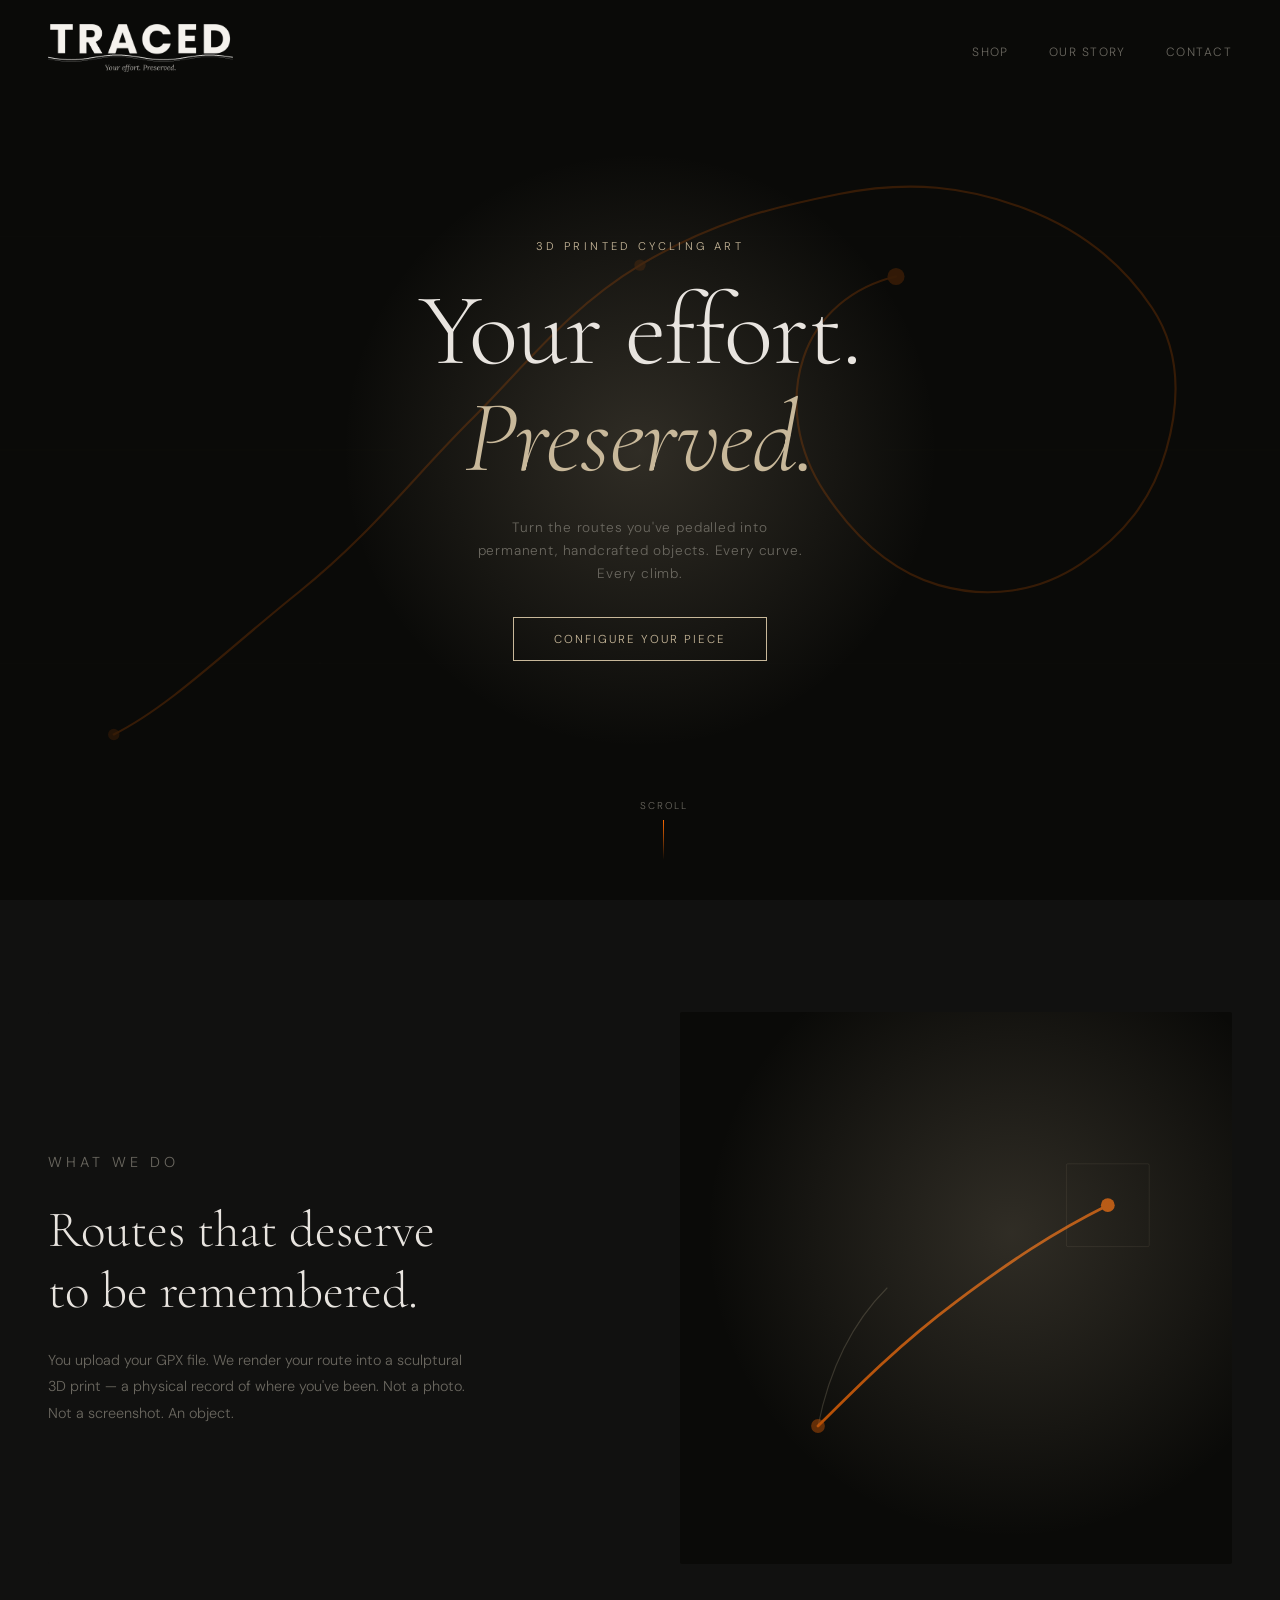
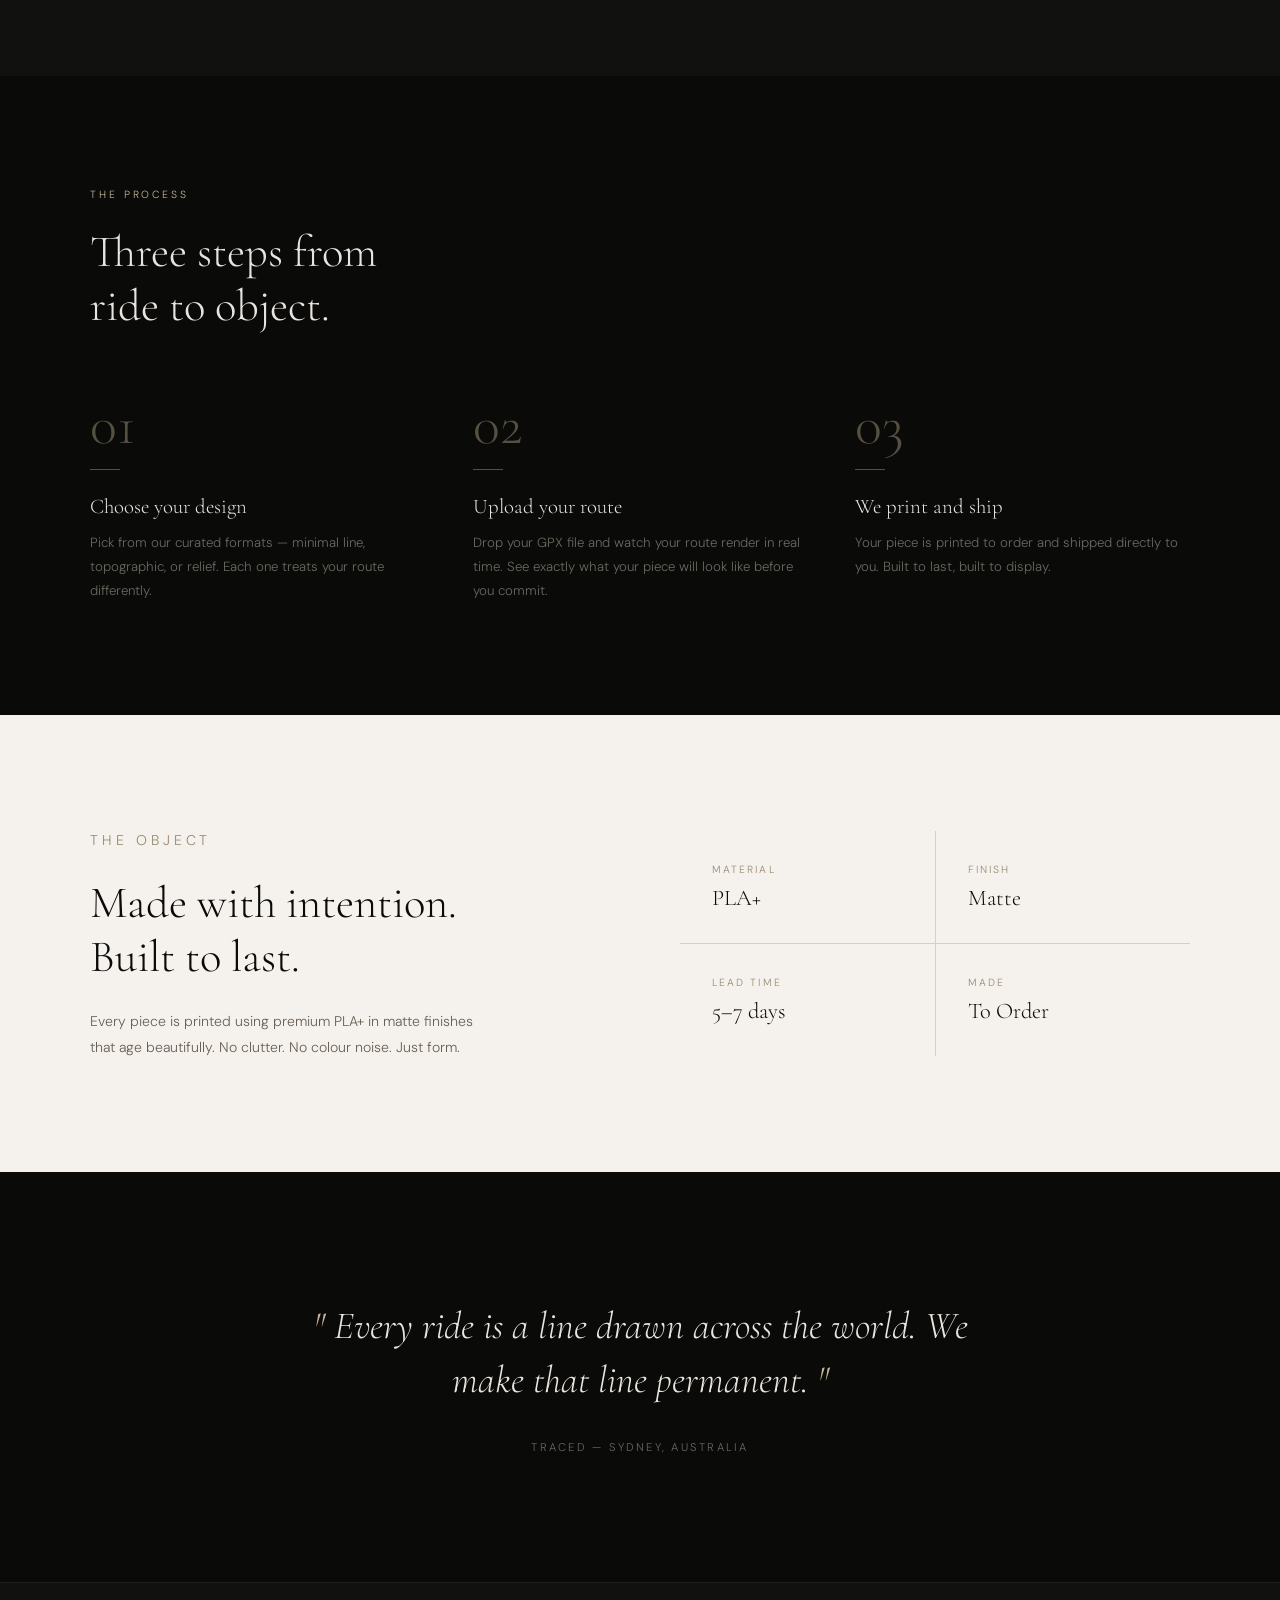
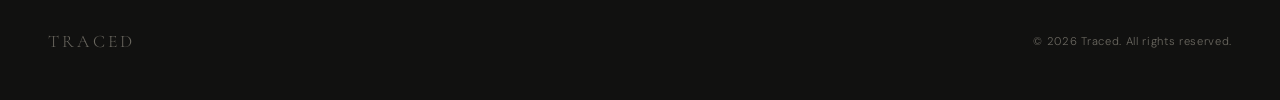
==== index.html @ 898bb090 "homepage redone. base style for now" ====
<!DOCTYPE html>
<html lang="en">
<head>
    <meta charset="UTF-8">
    <meta name="viewport" content="width=device-width, initial-scale=1.0">
    <title>Traced - Your Effort. Preserved</title>
    <script defer src="js/main.js"></script>
    <link rel="preconnect" href="https://fonts.googleapis.com" />
    <link rel="preconnect" href="https://fonts.gstatic.com" crossorigin />
    <link href="https://fonts.googleapis.com/css2?family=Cormorant+Garamond:ital,wght@0,300;0,400;1,300&family=DM+Sans:wght@300;400&display=swap" rel="stylesheet" />
    <link rel="stylesheet" href="css/style.css">
</head>
<body>
    <!-- Nav bar section -->
  <nav id="nav">
    <a href="#" class="nav-logo">
    <img src="assests/images/traced_cropped.png" alt="Traced Logo" class="traced-logo">
    </a>
    <ul class="nav-links">
      <li><a href="#">Shop</a></li>
      <li><a href="#">Our Story</a></li>
      <li><a href="#">Contact</a></li>
    </ul>
  </nav>
 
  <!-- Hero Section -->

  <section class="hero">
    <div class="hero-bg" aria-hidden="true">
      <svg viewBox="0 0 900 600" fill="none" xmlns="http://www.w3.org/2000/svg">
        <path class="route-path"
          d="M 80 500 C 120 480 160 440 210 400 C 260 360 290 320 330 280
             C 370 240 400 200 450 170 C 500 140 540 130 590 120
             C 640 110 680 115 720 130 C 760 145 790 170 810 200
             C 830 230 830 265 820 300 C 810 335 790 360 760 380
             C 730 400 695 405 660 395 C 625 385 600 360 580 330
             C 560 300 555 265 565 235 C 575 205 600 185 630 178"
          stroke="#ff6a00" stroke-width="1.5" stroke-linecap="round" fill="none"/>
 
        <!-- Route dots -->
        <circle cx="80"  cy="500" r="4" fill="#ff6a00" opacity="0.6"/>
        <circle cx="450" cy="170" r="4" fill="#ff6a00" opacity="0.6"/>
        <circle cx="630" cy="178" r="6" fill="#ff6a00" opacity="0.9"/>
 
        <!-- Grid lines -->
        <line x1="0" y1="150" x2="900" y2="150" stroke="#c8b89a" stroke-width="0.3" opacity="0.15"/>
        <line x1="0" y1="300" x2="900" y2="300" stroke="#c8b89a" stroke-width="0.3" opacity="0.15"/>
        <line x1="0" y1="450" x2="900" y2="450" stroke="#c8b89a" stroke-width="0.3" opacity="0.15"/>
        <line x1="225" y1="0" x2="225" y2="600" stroke="#c8b89a" stroke-width="0.3" opacity="0.15"/>
        <line x1="450" y1="0" x2="450" y2="600" stroke="#c8b89a" stroke-width="0.3" opacity="0.15"/>
        <line x1="675" y1="0" x2="675" y2="600" stroke="#c8b89a" stroke-width="0.3" opacity="0.15"/>
      </svg>
    </div>
 
    <div class="hero-content">
      <p class="hero-eyebrow">3D Printed Cycling Art</p>
      <h1 class="hero-title">Your effort.<br /><em>Preserved.</em></h1>
      <p class="hero-sub">Turn the routes you've pedalled into permanent, handcrafted objects. Every curve. Every climb.</p>
      <a href="#" class="hero-cta">Configure Your Piece</a>
    </div>
 
    <div class="hero-scroll" aria-hidden="true">
      <span>Scroll</span>
      <div class="scroll-line"></div>
    </div>
  </section>
 
  <!-- WHAT WE DO -->
  <section style="background: var(--bg-mid);">
    <div class="what reveal">
      <div class="what-text">
        <p class="section-label reveal reveal-delay-1">What We Do</p>
        <h2 class="reveal reveal-delay-2">Routes that deserve<br />to be remembered.</h2>
        <p class="reveal reveal-delay-3">You upload your GPX file. We render your route into a sculptural 3D print — a physical record of where you've been. Not a photo. Not a screenshot. An object.</p>
      </div>
      <div class="what-visual reveal reveal-delay-2" aria-hidden="true">
        <svg viewBox="0 0 300 300" fill="none" xmlns="http://www.w3.org/2000/svg">
          <path d="M 50 250 C 80 220 110 190 150 160 C 190 130 220 110 260 90"
            stroke="#ff6a00" stroke-width="2" stroke-linecap="round" fill="none"/>
          <path d="M 50 250 C 60 200 80 170 100 150"
            stroke="#c8b89a" stroke-width="0.8" stroke-linecap="round" fill="none" opacity="0.3"/>
          <circle cx="50"  cy="250" r="5" fill="#ff6a00" opacity="0.5"/>
          <circle cx="260" cy="90"  r="5" fill="#ff6a00"/>
          <rect x="230" y="60" width="60" height="60" rx="1"
            stroke="#c8b89a" stroke-width="0.5" fill="none" opacity="0.2"/>
        </svg>
      </div>
    </div>
  </section>
 
  <!-- HOW IT WORKS -->
  <section>
    <div class="how">
      <p class="section-label reveal">The Process</p>
      <h2 class="reveal reveal-delay-1">Three steps from<br />ride to object.</h2>
      <div class="steps">
        <div class="step reveal reveal-delay-1">
          <div class="step-num">01</div>
          <div class="step-divider"></div>
          <h3>Choose your design</h3>
          <p>Pick from our curated formats — minimal line, topographic, or relief. Each one treats your route differently.</p>
        </div>
        <div class="step reveal reveal-delay-2">
          <div class="step-num">02</div>
          <div class="step-divider"></div>
          <h3>Upload your route</h3>
          <p>Drop your GPX file and watch your route render in real time. See exactly what your piece will look like before you commit.</p>
        </div>
        <div class="step reveal reveal-delay-3">
          <div class="step-num">03</div>
          <div class="step-divider"></div>
          <h3>We print and ship</h3>
          <p>Your piece is printed to order and shipped directly to you. Built to last, built to display.</p>
        </div>
      </div>
    </div>
  </section>
 
  <!-- MATERIAL -->
  <section class="material">
    <div class="material-inner">
      <div>
        <p class="section-label reveal">The Object</p>
        <h2 class="reveal reveal-delay-1">Made with intention.<br />Built to last.</h2>
        <p class="reveal reveal-delay-2">Every piece is printed using premium PLA+ in matte finishes that age beautifully. No clutter. No colour noise. Just form.</p>
      </div>
      <div class="material-grid reveal reveal-delay-2">
        <div class="material-cell">
          <span class="material-cell-title">Material</span>
          <span class="material-cell-value">PLA+</span>
        </div>
        <div class="material-cell">
          <span class="material-cell-title">Finish</span>
          <span class="material-cell-value">Matte</span>
        </div>
        <div class="material-cell">
          <span class="material-cell-title">Lead Time</span>
          <span class="material-cell-value">5–7 days</span>
        </div>
        <div class="material-cell">
          <span class="material-cell-title">Made</span>
          <span class="material-cell-value">To Order</span>
        </div>
      </div>
    </div>
  </section>
 
  <!-- QUOTE -->
  <section class="quote-section">
    <blockquote class="reveal">
      Every ride is a line drawn across the world. We make that line permanent.
    </blockquote>
    <p class="quote-attr reveal reveal-delay-1">Traced — Sydney, Australia</p>
  </section>
 
  <!-- FOOTER -->
  <footer>
    <span class="footer-logo">Traced</span>
    <span class="footer-copy">© 2026 Traced. All rights reserved.</span>
  </footer>
</body>
</html>
---- css/style.css ----
/* ── TOKENS ─────────────────────────────────────────── */
    :root {
      --bg-dark:    #0a0a08;
      --bg-mid:     #111110;
      --bg-light:   #f5f2ee;
      --text-light: #e8e4df;
      --text-muted: #6b6860;
      --accent:     #c8b89a;
      --accent-glow:#c8b89a33;
      --accent-glow-orange: #ff6a00;
      --serif:      'Cormorant Garamond', Georgia, serif;
      --sans:       'DM Sans', sans-serif;
    }
 
    /* ── RESET ──────────────────────────────────────────── */
    *, *::before, *::after { box-sizing: border-box; margin: 0; padding: 0; }
    html { scroll-behavior: smooth; }
    body {
      background: var(--bg-dark);
      color: var(--text-light);
      font-family: var(--sans);
      font-weight: 300;
      -webkit-font-smoothing: antialiased;
      overflow-x: hidden;
    }
 
    /* ── NAV ────────────────────────────────────────────── */
    nav {
      position: fixed;
      top: 0; left: 0; right: 0;
      z-index: 100;
      display: flex;
      align-items: center;
      justify-content: space-between;
      padding: 1.5rem 3rem;
      background: transparent;
      transition: background 0.4s ease, backdrop-filter 0.4s ease;
    }
    nav.scrolled {
      background: rgba(10,10,8,0.85);
      backdrop-filter: blur(12px);
    }

    .traced-logo{
      height: 3rem;
    }

    .nav-links {
      display: flex;
      gap: 2.5rem;
      list-style: none;
    }
    .nav-links a {
      font-size: 0.75rem;
      letter-spacing: 0.12em;
      text-transform: uppercase;
      color: var(--text-muted);
      text-decoration: none;
      transition: color 0.2s;
    }
    .nav-links a:hover { color: var(--text-light); }
 
    /* ── HERO ───────────────────────────────────────────── */
    .hero {
      position: relative;
      height: 100vh;
      display: flex;
      flex-direction: column;
      align-items: center;
      justify-content: center;
      text-align: center;
      overflow: hidden;
    }
 
    /* Animated route SVG background */
    .hero-bg {
      position: absolute;
      inset: 0;
      display: flex;
      align-items: center;
      justify-content: center;
      opacity: 0.18;
    }
    .hero-bg svg {
      width: 100%;
      height: 100%;
    }
    .route-path {
      stroke-dasharray: 2000;
      stroke-dashoffset: 2000;
      animation: drawRoute 3.5s cubic-bezier(0.4,0,0.2,1) 0.5s forwards;
    }
    @keyframes drawRoute {
      to { stroke-dashoffset: 0; }
    }
 
    /* Radial glow behind text */
    .hero::before {
      content: '';
      position: absolute;
      top: 50%; left: 50%;
      transform: translate(-50%, -50%);
      width: 600px; height: 600px;
      background: radial-gradient(circle, var(--accent-glow) 0%, transparent 70%);
      pointer-events: none;
    }
 
    .hero-content {
      position: relative;
      z-index: 2;
      display: flex;
      flex-direction: column;
      align-items: center;
      gap: 1.5rem;
    }
    .hero-eyebrow {
      font-size: 0.7rem;
      letter-spacing: 0.3em;
      text-transform: uppercase;
      color: var(--accent);
      opacity: 0;
      animation: fadeUp 0.9s ease 1.2s forwards;
    }
    .hero-title {
      font-family: var(--serif);
      font-size: clamp(3.5rem, 8vw, 7rem);
      font-weight: 300;
      line-height: 1.05;
      letter-spacing: -0.01em;
      color: var(--text-light);
      opacity: 0;
      animation: fadeUp 1s ease 1.5s forwards;
    }
    .hero-title em {
      font-style: italic;
      color: var(--accent);
    }
    .hero-sub {
      font-size: 0.85rem;
      letter-spacing: 0.06em;
      color: var(--text-muted);
      max-width: 340px;
      line-height: 1.7;
      opacity: 0;
      animation: fadeUp 1s ease 1.8s forwards;
    }
    .hero-cta {
      margin-top: 0.5rem;
      display: inline-block;
      padding: 0.85rem 2.5rem;
      border: 1px solid var(--accent);
      color: var(--accent);
      font-family: var(--sans);
      font-size: 0.72rem;
      letter-spacing: 0.18em;
      text-transform: uppercase;
      text-decoration: none;
      transition: background 0.25s, color 0.25s;
      opacity: 0;
      animation: fadeUp 1s ease 2.1s forwards;
    }
    .hero-cta:hover {
      background: var(--accent);
      color: var(--bg-dark);
    }
 
    .hero-scroll {
      position: absolute;
      bottom: 2.5rem;
      left: 50%;
      transform: translateX(-50%);
      display: flex;
      flex-direction: column;
      align-items: center;
      gap: 0.5rem;
      opacity: 0;
      animation: fadeUp 1s ease 2.6s forwards;
    }
    .hero-scroll span {
      font-size: 0.62rem;
      letter-spacing: 0.2em;
      text-transform: uppercase;
      color: var(--text-muted);
    }
    .scroll-line {
      width: 1px;
      height: 40px;
      background: linear-gradient(to bottom, #ff6a00, transparent);
      animation: scrollPulse 2s ease-in-out 3s infinite;
    }
    @keyframes scrollPulse {
      0%, 100% { opacity: 0.4; transform: scaleY(1); }
      50% { opacity: 1; transform: scaleY(1.15); }
    }
 
    /* ── SHARED REVEAL ──────────────────────────────────── */
    @keyframes fadeUp {
      from { opacity: 0; transform: translateY(22px); }
      to   { opacity: 1; transform: translateY(0); }
    }
    .reveal {
      opacity: 0;
      transform: translateY(30px);
      transition: opacity 0.8s ease, transform 0.8s ease;
    }
    .reveal.visible {
      opacity: 1;
      transform: translateY(0);
    }
    .reveal-delay-1 { transition-delay: 0.1s; }
    .reveal-delay-2 { transition-delay: 0.22s; }
    .reveal-delay-3 { transition-delay: 0.36s; }
 
    /* ── SECTIONS ───────────────────────────────────────── */
    section { padding: 7rem 3rem; }
 
    .section-label {
      font-size: 0.65rem;
      letter-spacing: 0.28em;
      text-transform: uppercase;
      color: var(--accent);
      margin-bottom: 1.5rem;
    }
 
    /* ── WHAT WE DO ─────────────────────────────────────── */
    .what {
      background: var(--bg-mid);
      display: grid;
      grid-template-columns: 1fr 1fr;
      gap: 5rem;
      align-items: center;
      max-width: 1200px;
      margin: 0 auto;
      border-radius: 2px;
    }
    .what-text h2 {
      font-family: var(--serif);
      font-size: clamp(2rem, 4vw, 3.2rem);
      font-weight: 300;
      line-height: 1.2;
      margin-bottom: 1.5rem;
      color: var(--text-light);
    }
    .what-text p {
      font-size: 0.9rem;
      line-height: 1.85;
      color: var(--text-muted);
      max-width: 420px;
    }
    .what-visual {
      aspect-ratio: 1;
      background: var(--bg-dark);
      border-radius: 2px;
      display: flex;
      align-items: center;
      justify-content: center;
      position: relative;
      overflow: hidden;
    }
    .what-visual svg {
      width: 75%;
      opacity: 0.7;
    }
    .what-visual::after {
      content: '';
      position: absolute;
      inset: 0;
      background: radial-gradient(circle at 60% 40%, var(--accent-glow), transparent 65%);
    }
 
    /* ── HOW IT WORKS ───────────────────────────────────── */
    .how { max-width: 1100px; margin: 0 auto; }
    .how h2 {
      font-family: var(--serif);
      font-size: clamp(1.8rem, 3.5vw, 2.8rem);
      font-weight: 300;
      margin-bottom: 4rem;
      color: var(--text-light);
    }
    .steps {
      display: grid;
      grid-template-columns: repeat(3, 1fr);
      gap: 3rem;
    }
    .step-num {
      font-family: var(--serif);
      font-size: 3.5rem;
      font-weight: 300;
      color: var(--accent);
      opacity: 0.4;
      line-height: 1;
      margin-bottom: 1rem;
    }
    .step h3 {
      font-family: var(--serif);
      font-size: 1.3rem;
      font-weight: 300;
      margin-bottom: 0.75rem;
      color: var(--text-light);
    }
    .step p {
      font-size: 0.83rem;
      line-height: 1.8;
      color: var(--text-muted);
    }
    .step-divider {
      width: 30px;
      height: 1px;
      background: var(--accent);
      opacity: 0.4;
      margin-bottom: 1.5rem;
    }
 
    /* ── MATERIAL ───────────────────────────────────────── */
    .material {
      background: var(--bg-light);
      color: var(--bg-dark);
    }
    .material-inner {
      max-width: 1100px;
      margin: 0 auto;
      display: grid;
      grid-template-columns: 1fr 1fr;
      gap: 5rem;
      align-items: center;
    }
    .material .section-label { color: #9a8870; }
    .material h2 {
      font-family: var(--serif);
      font-size: clamp(2rem, 3.5vw, 3rem);
      font-weight: 300;
      line-height: 1.2;
      margin-bottom: 1.5rem;
      color: var(--bg-dark);
    }
    .material p {
      font-size: 0.88rem;
      line-height: 1.85;
      color: #6b6054;
      max-width: 400px;
    }
    .material-grid {
      display: grid;
      grid-template-columns: 1fr 1fr;
      gap: 1px;
      background: #d5cfc8;
    }
    .material-cell {
      background: var(--bg-light);
      padding: 2rem;
      display: flex;
      flex-direction: column;
      gap: 0.5rem;
    }
    .material-cell-title {
      font-size: 0.65rem;
      letter-spacing: 0.2em;
      text-transform: uppercase;
      color: #9a8870;
    }
    .material-cell-value {
      font-family: var(--serif);
      font-size: 1.4rem;
      font-weight: 300;
      color: var(--bg-dark);
    }
 
    /* ── QUOTE ──────────────────────────────────────────── */
    .quote-section {
      text-align: center;
      padding: 8rem 3rem;
      background: var(--bg-dark);
    }
    .quote-section blockquote {
      font-family: var(--serif);
      font-size: clamp(1.6rem, 3vw, 2.4rem);
      font-weight: 300;
      font-style: italic;
      color: var(--text-light);
      max-width: 700px;
      margin: 0 auto;
      line-height: 1.4;
    }
    .quote-section blockquote::before {
      content: '"';
      color: var(--accent);
    }
    .quote-section blockquote::after {
      content: '"';
      color: var(--accent);
    }
    .quote-attr {
      margin-top: 2rem;
      font-size: 0.7rem;
      letter-spacing: 0.2em;
      text-transform: uppercase;
      color: var(--text-muted);
    }
 
    /* ── FOOTER ─────────────────────────────────────────── */
    footer {
      background: var(--bg-mid);
      padding: 3rem;
      display: flex;
      align-items: center;
      justify-content: space-between;
      border-top: 1px solid #1e1e1c;
    }
    .footer-logo {
      font-family: var(--serif);
      font-size: 1.1rem;
      letter-spacing: 0.18em;
      text-transform: uppercase;
      color: var(--text-muted);
    }
    .footer-copy {
      font-size: 0.7rem;
      color: var(--text-muted);
      letter-spacing: 0.06em;
    }
 
    /* ── MOBILE ─────────────────────────────────────────── */
    @media (max-width: 768px) {
      nav { padding: 1.25rem 1.5rem; }
      .nav-links, .traced-logo {height: 1rem;}
 
      section { padding: 5rem 1.5rem; }


 
      .what {
        grid-template-columns: 1fr;
        gap: 2.5rem;
      }
      .what-visual { display: none; }
 
      .steps { grid-template-columns: 1fr; gap: 2.5rem; }
 
      .material-inner { grid-template-columns: 1fr; gap: 3rem; }
 
      footer {
        flex-direction: column;
        gap: 1rem;
        text-align: center;
      }
 
      /* Reduce animations on mobile */
      .reveal {
        opacity: 1;
        transform: none;
        transition: none;
      }
    }
 
    @media (prefers-reduced-motion: reduce) {
      .reveal, .hero-content *, .route-path, .scroll-line{
        animation: none !important;
        transition: none !important;
        opacity: 1 !important;
        transform: none !important;
        stroke-dashoffset: 0 !important;
      }
    }
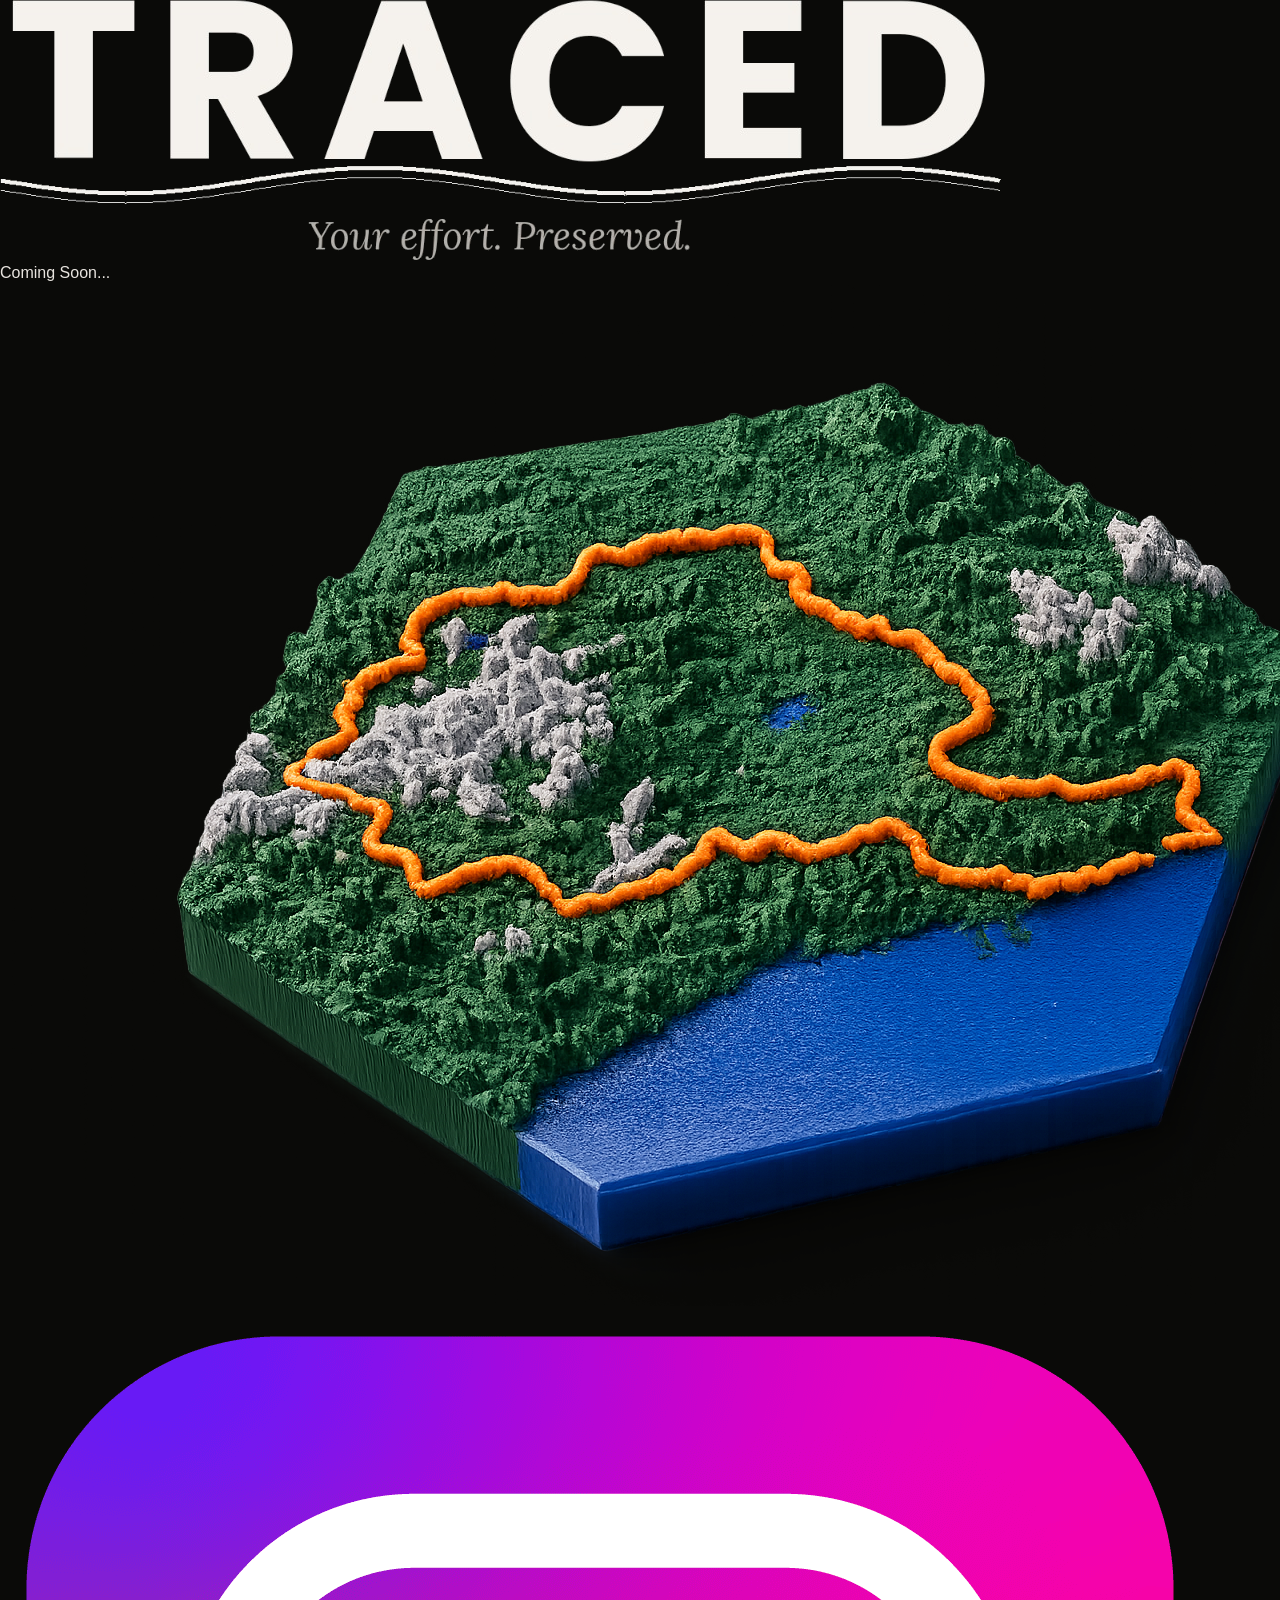
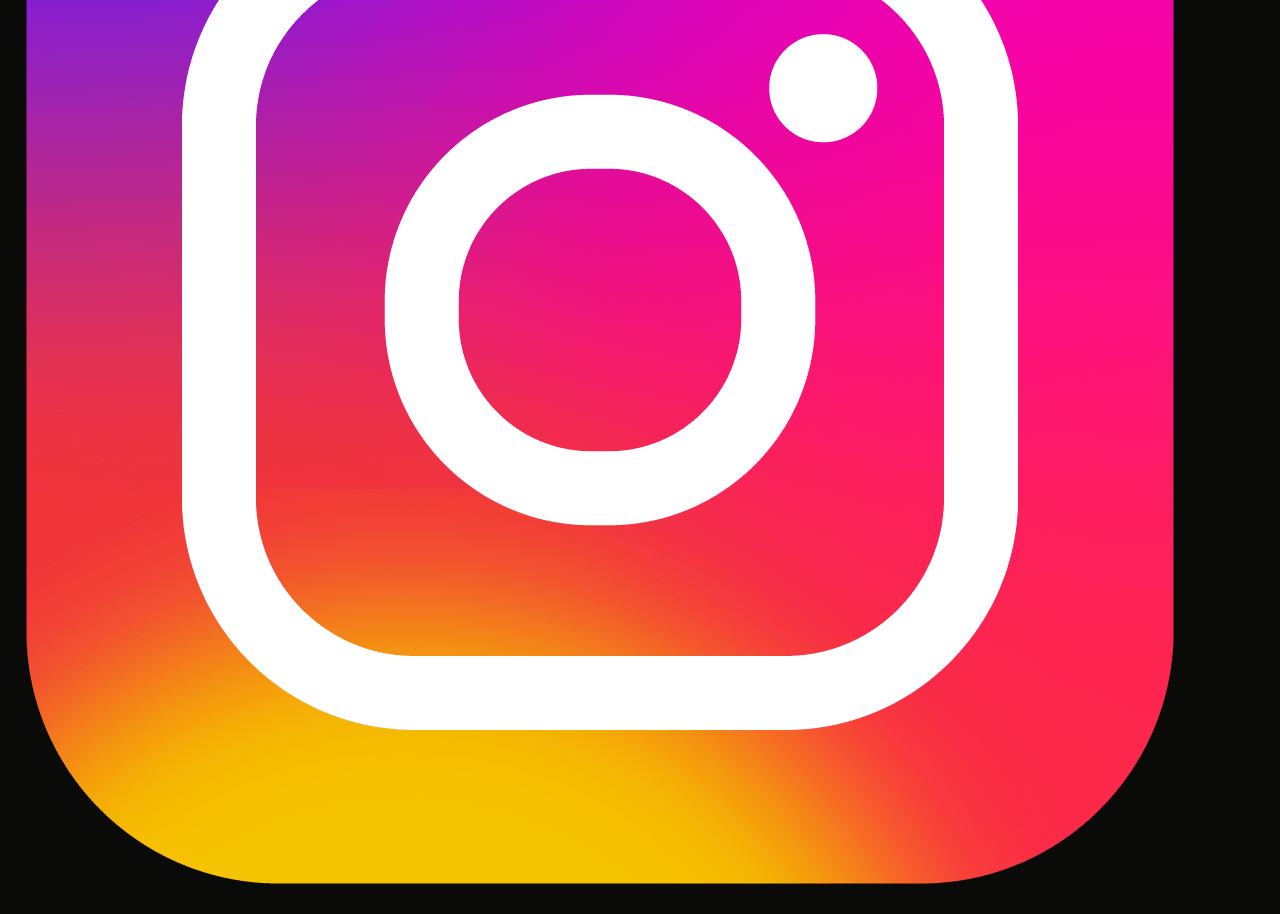
==== commit 00dcbe79: "text changed" ====
--- a/index.html
+++ b/index.html
@@ -3,160 +3,27 @@
 <head>
     <meta charset="UTF-8">
     <meta name="viewport" content="width=device-width, initial-scale=1.0">
-    <title>Traced - Your Effort. Preserved</title>
+    <title>Traced</title>
     <script defer src="js/main.js"></script>
-    <link rel="preconnect" href="https://fonts.googleapis.com" />
-    <link rel="preconnect" href="https://fonts.gstatic.com" crossorigin />
-    <link href="https://fonts.googleapis.com/css2?family=Cormorant+Garamond:ital,wght@0,300;0,400;1,300&family=DM+Sans:wght@300;400&display=swap" rel="stylesheet" />
     <link rel="stylesheet" href="css/style.css">
 </head>
 <body>
-    <!-- Nav bar section -->
-  <nav id="nav">
-    <a href="#" class="nav-logo">
-    <img src="assests/images/traced_cropped.png" alt="Traced Logo" class="traced-logo">
-    </a>
-    <ul class="nav-links">
-      <li><a href="#">Shop</a></li>
-      <li><a href="#">Our Story</a></li>
-      <li><a href="#">Contact</a></li>
-    </ul>
-  </nav>
- 
-  <!-- Hero Section -->
+    <main class="hero-section">
+        <img src='assests/images/traced_cropped.png' class="logo">
 
-  <section class="hero">
-    <div class="hero-bg" aria-hidden="true">
-      <svg viewBox="0 0 900 600" fill="none" xmlns="http://www.w3.org/2000/svg">
-        <path class="route-path"
-          d="M 80 500 C 120 480 160 440 210 400 C 260 360 290 320 330 280
-             C 370 240 400 200 450 170 C 500 140 540 130 590 120
-             C 640 110 680 115 720 130 C 760 145 790 170 810 200
-             C 830 230 830 265 820 300 C 810 335 790 360 760 380
-             C 730 400 695 405 660 395 C 625 385 600 360 580 330
-             C 560 300 555 265 565 235 C 575 205 600 185 630 178"
-          stroke="#ff6a00" stroke-width="1.5" stroke-linecap="round" fill="none"/>
- 
-        <!-- Route dots -->
-        <circle cx="80"  cy="500" r="4" fill="#ff6a00" opacity="0.6"/>
-        <circle cx="450" cy="170" r="4" fill="#ff6a00" opacity="0.6"/>
-        <circle cx="630" cy="178" r="6" fill="#ff6a00" opacity="0.9"/>
- 
-        <!-- Grid lines -->
-        <line x1="0" y1="150" x2="900" y2="150" stroke="#c8b89a" stroke-width="0.3" opacity="0.15"/>
-        <line x1="0" y1="300" x2="900" y2="300" stroke="#c8b89a" stroke-width="0.3" opacity="0.15"/>
-        <line x1="0" y1="450" x2="900" y2="450" stroke="#c8b89a" stroke-width="0.3" opacity="0.15"/>
-        <line x1="225" y1="0" x2="225" y2="600" stroke="#c8b89a" stroke-width="0.3" opacity="0.15"/>
-        <line x1="450" y1="0" x2="450" y2="600" stroke="#c8b89a" stroke-width="0.3" opacity="0.15"/>
-        <line x1="675" y1="0" x2="675" y2="600" stroke="#c8b89a" stroke-width="0.3" opacity="0.15"/>
-      </svg>
-    </div>
- 
-    <div class="hero-content">
-      <p class="hero-eyebrow">3D Printed Cycling Art</p>
-      <h1 class="hero-title">Your effort.<br /><em>Preserved.</em></h1>
-      <p class="hero-sub">Turn the routes you've pedalled into permanent, handcrafted objects. Every curve. Every climb.</p>
-      <a href="#" class="hero-cta">Configure Your Piece</a>
-    </div>
- 
-    <div class="hero-scroll" aria-hidden="true">
-      <span>Scroll</span>
-      <div class="scroll-line"></div>
-    </div>
-  </section>
- 
-  <!-- WHAT WE DO -->
-  <section style="background: var(--bg-mid);">
-    <div class="what reveal">
-      <div class="what-text">
-        <p class="section-label reveal reveal-delay-1">What We Do</p>
-        <h2 class="reveal reveal-delay-2">Routes that deserve<br />to be remembered.</h2>
-        <p class="reveal reveal-delay-3">You upload your GPX file. We render your route into a sculptural 3D print — a physical record of where you've been. Not a photo. Not a screenshot. An object.</p>
-      </div>
-      <div class="what-visual reveal reveal-delay-2" aria-hidden="true">
-        <svg viewBox="0 0 300 300" fill="none" xmlns="http://www.w3.org/2000/svg">
-          <path d="M 50 250 C 80 220 110 190 150 160 C 190 130 220 110 260 90"
-            stroke="#ff6a00" stroke-width="2" stroke-linecap="round" fill="none"/>
-          <path d="M 50 250 C 60 200 80 170 100 150"
-            stroke="#c8b89a" stroke-width="0.8" stroke-linecap="round" fill="none" opacity="0.3"/>
-          <circle cx="50"  cy="250" r="5" fill="#ff6a00" opacity="0.5"/>
-          <circle cx="260" cy="90"  r="5" fill="#ff6a00"/>
-          <rect x="230" y="60" width="60" height="60" rx="1"
-            stroke="#c8b89a" stroke-width="0.5" fill="none" opacity="0.2"/>
-        </svg>
-      </div>
-    </div>
-  </section>
- 
-  <!-- HOW IT WORKS -->
-  <section>
-    <div class="how">
-      <p class="section-label reveal">The Process</p>
-      <h2 class="reveal reveal-delay-1">Three steps from<br />ride to object.</h2>
-      <div class="steps">
-        <div class="step reveal reveal-delay-1">
-          <div class="step-num">01</div>
-          <div class="step-divider"></div>
-          <h3>Choose your design</h3>
-          <p>Pick from our curated formats — minimal line, topographic, or relief. Each one treats your route differently.</p>
+        <p class="coming-soon">Coming Soon...</p>
+
+        <div class="object-container">
+            <img src="assests/images/62E0FCC6-A0EB-49DC-AA48-8AADD47208BE.PNG" class="model-tilt" alt="Traced 3D terrain model">
         </div>
-        <div class="step reveal reveal-delay-2">
-          <div class="step-num">02</div>
-          <div class="step-divider"></div>
-          <h3>Upload your route</h3>
-          <p>Drop your GPX file and watch your route render in real time. See exactly what your piece will look like before you commit.</p>
+
+        <div>
+            <a href="https://www.instagram.com/traced.au/" target="_blank" rel="noopener noreferrer">
+            <img src="assests/images/—Pngtree—instagram icon vector_8704817.png" class="insta-icon" alt="Instagram Icon">
+            </a>
         </div>
-        <div class="step reveal reveal-delay-3">
-          <div class="step-num">03</div>
-          <div class="step-divider"></div>
-          <h3>We print and ship</h3>
-          <p>Your piece is printed to order and shipped directly to you. Built to last, built to display.</p>
         </div>
-      </div>
-    </div>
-  </section>
- 
-  <!-- MATERIAL -->
-  <section class="material">
-    <div class="material-inner">
-      <div>
-        <p class="section-label reveal">The Object</p>
-        <h2 class="reveal reveal-delay-1">Made with intention.<br />Built to last.</h2>
-        <p class="reveal reveal-delay-2">Every piece is printed using premium PLA+ in matte finishes that age beautifully. No clutter. No colour noise. Just form.</p>
-      </div>
-      <div class="material-grid reveal reveal-delay-2">
-        <div class="material-cell">
-          <span class="material-cell-title">Material</span>
-          <span class="material-cell-value">PLA+</span>
-        </div>
-        <div class="material-cell">
-          <span class="material-cell-title">Finish</span>
-          <span class="material-cell-value">Matte</span>
-        </div>
-        <div class="material-cell">
-          <span class="material-cell-title">Lead Time</span>
-          <span class="material-cell-value">5–7 days</span>
-        </div>
-        <div class="material-cell">
-          <span class="material-cell-title">Made</span>
-          <span class="material-cell-value">To Order</span>
-        </div>
-      </div>
-    </div>
-  </section>
- 
-  <!-- QUOTE -->
-  <section class="quote-section">
-    <blockquote class="reveal">
-      Every ride is a line drawn across the world. We make that line permanent.
-    </blockquote>
-    <p class="quote-attr reveal reveal-delay-1">Traced — Sydney, Australia</p>
-  </section>
- 
-  <!-- FOOTER -->
-  <footer>
-    <span class="footer-logo">Traced</span>
-    <span class="footer-copy">© 2026 Traced. All rights reserved.</span>
-  </footer>
+
+    </main>
 </body>
 </html>
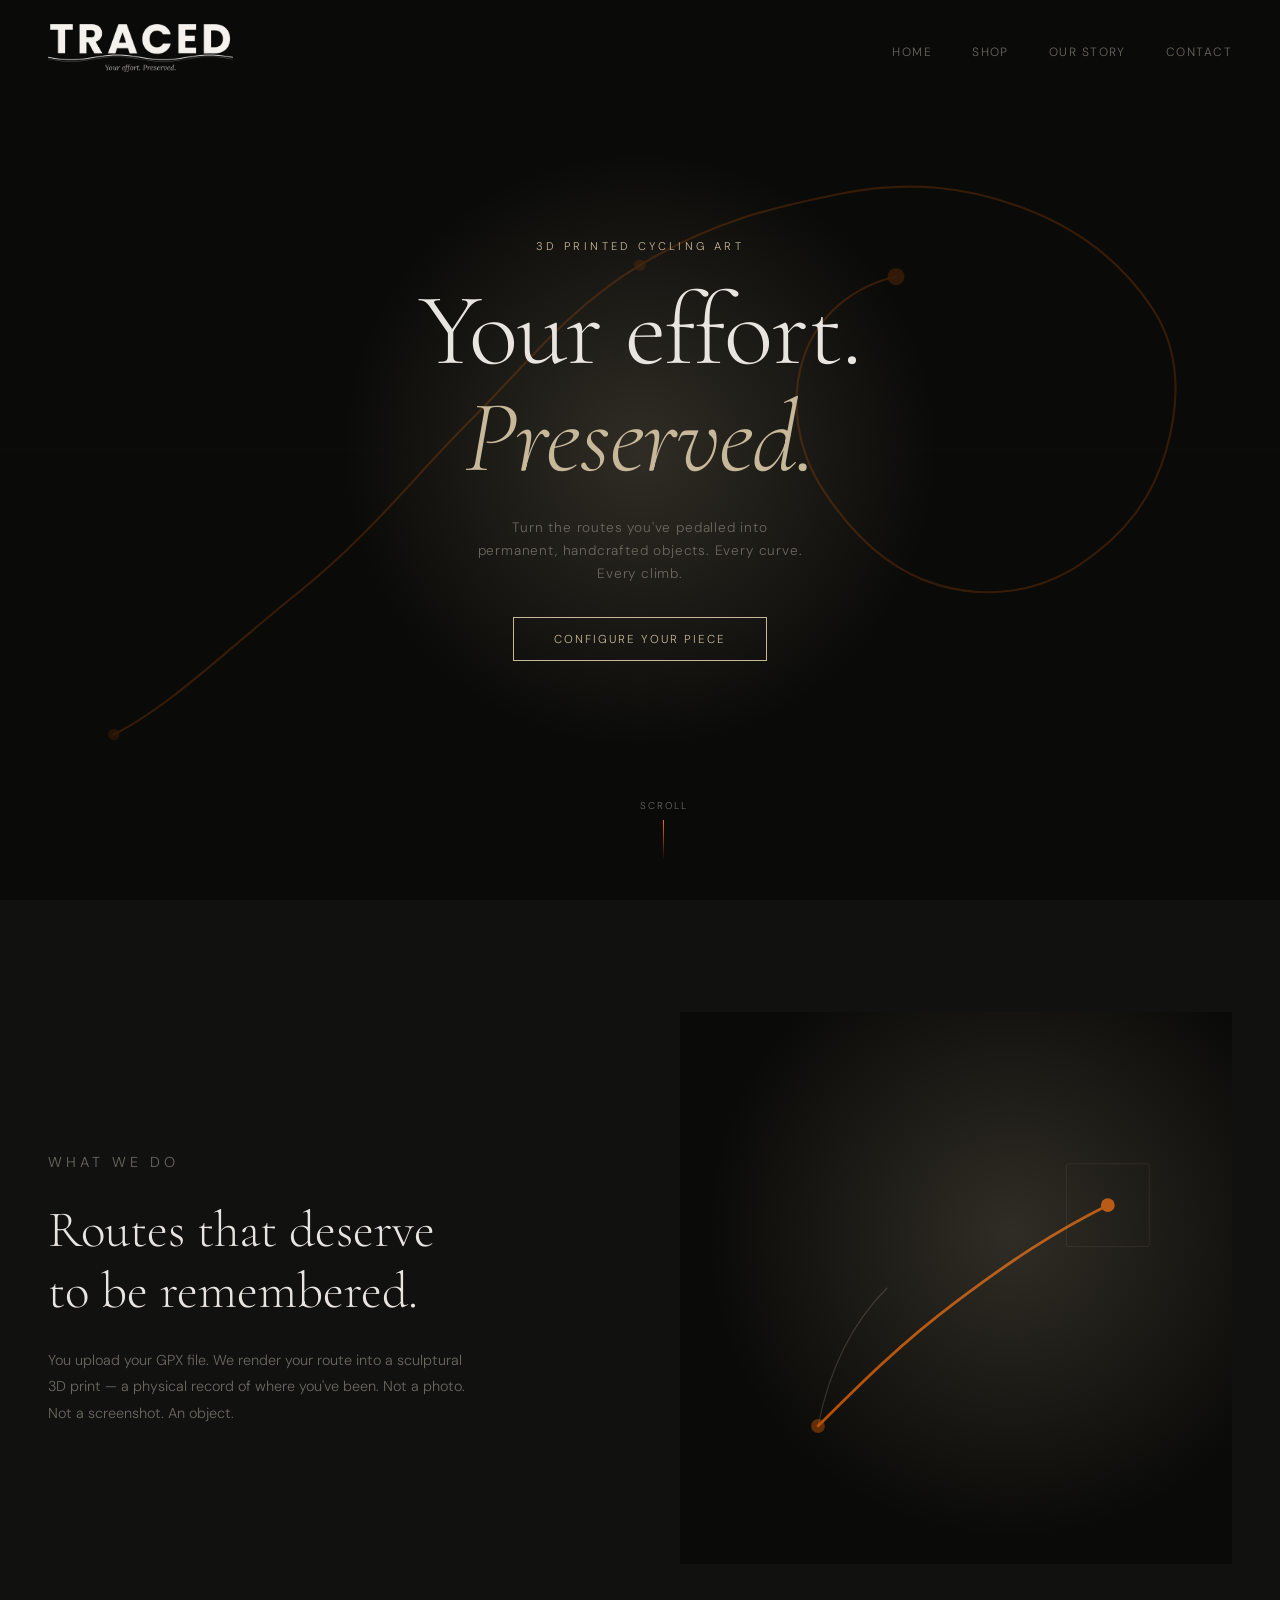
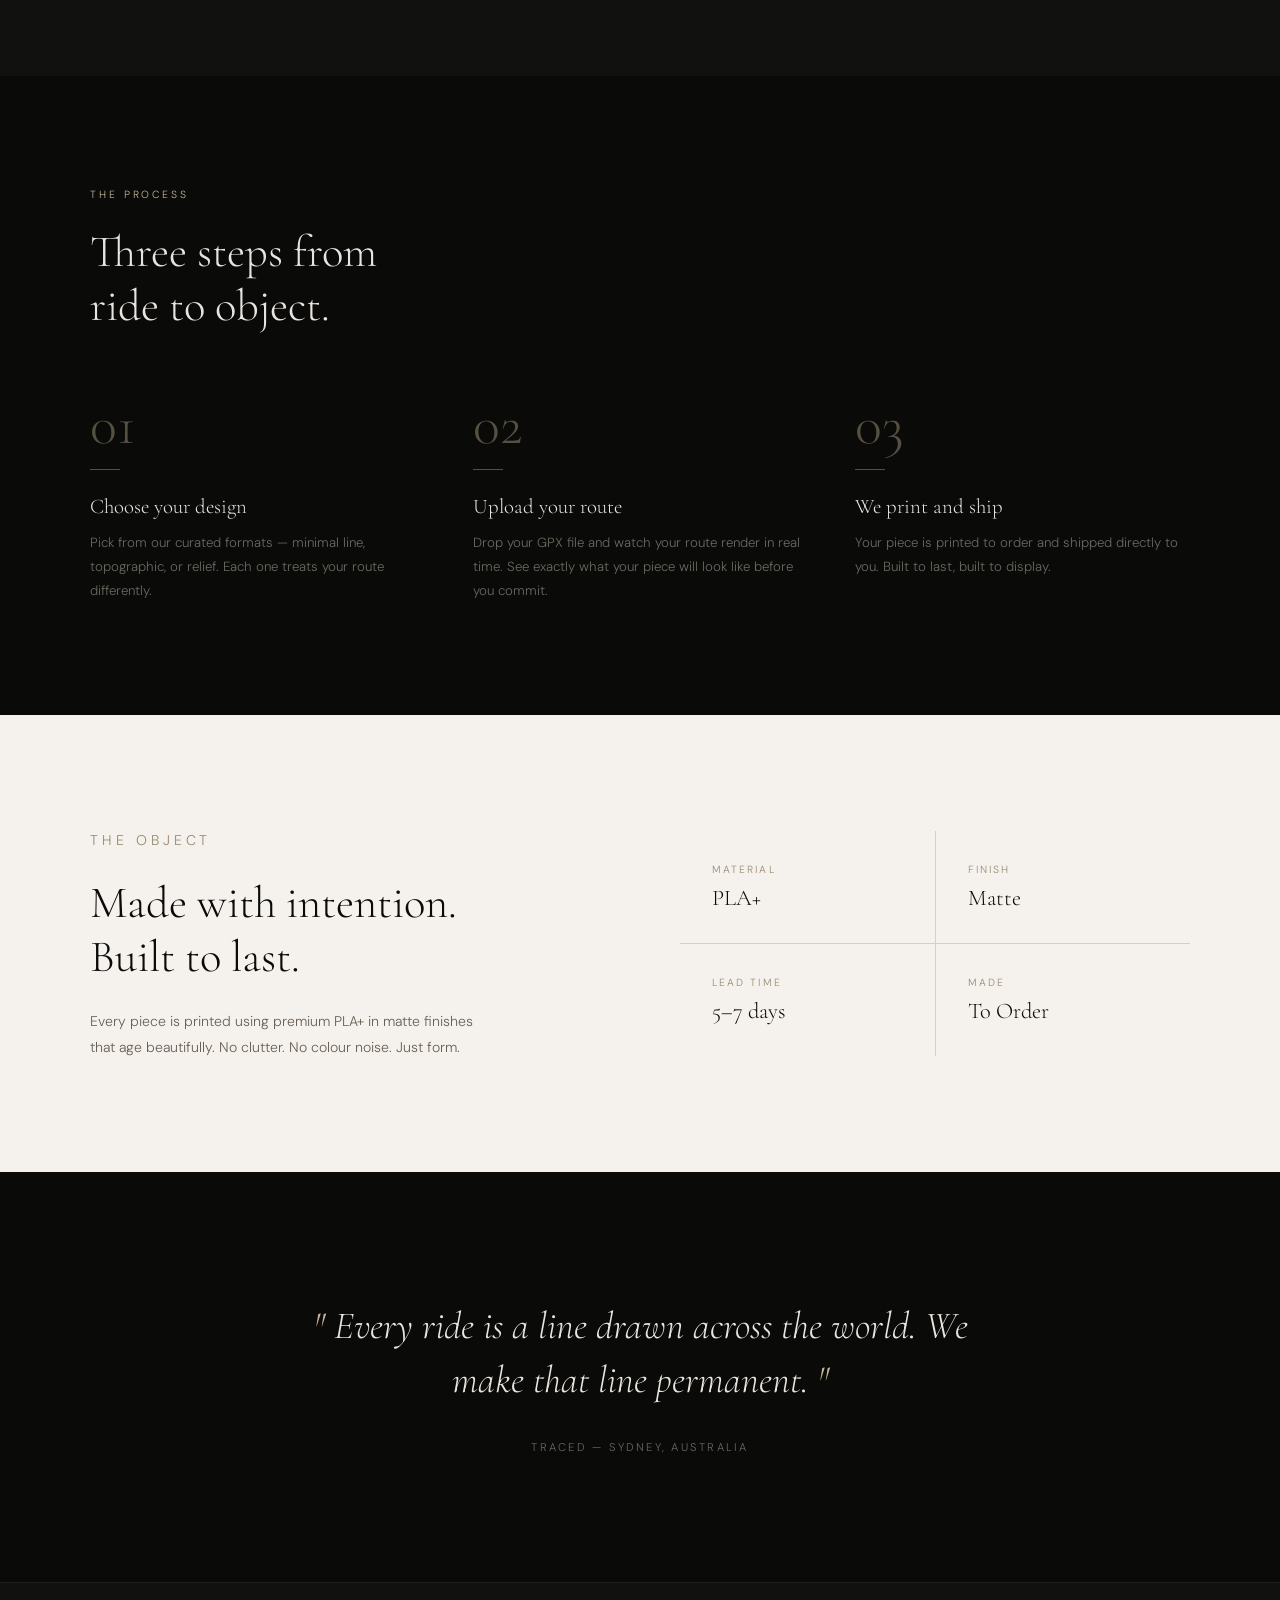
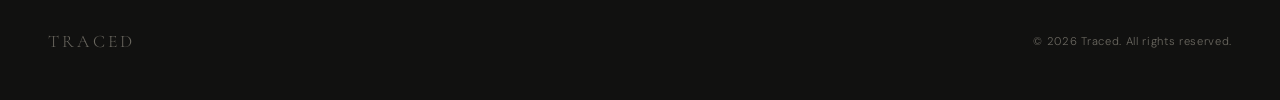
==== commit c07ed1c2: "configure piece done most of the part" ====
--- a/index.html
+++ b/index.html
@@ -3,27 +3,161 @@
 <head>
     <meta charset="UTF-8">
     <meta name="viewport" content="width=device-width, initial-scale=1.0">
-    <title>Traced</title>
+    <title>Traced - Your Effort. Preserved</title>
     <script defer src="js/main.js"></script>
+    <link rel="preconnect" href="https://fonts.googleapis.com" />
+    <link rel="preconnect" href="https://fonts.gstatic.com" crossorigin />
+    <link href="https://fonts.googleapis.com/css2?family=Cormorant+Garamond:ital,wght@0,300;0,400;1,300&family=DM+Sans:wght@300;400&display=swap" rel="stylesheet" />
     <link rel="stylesheet" href="css/style.css">
 </head>
 <body>
-    <main class="hero-section">
-        <img src='assests/images/traced_cropped.png' class="logo">
+    <!-- Nav bar section -->
+  <nav id="nav">
+    <a href="#" class="nav-logo">
+    <img src="assests/images/traced_cropped.png" alt="Traced Logo" class="traced-logo">
+    </a>
+    <ul class="nav-links">
+      <li><a href="index.html" src="shop.html">Home</a></li>  
+      <li><a href="shop.html" src="shop.html">Shop</a></li>
+      <li><a href="#">Our Story</a></li>
+      <li><a href="#">Contact</a></li>
+    </ul>
+  </nav>
+ 
+  <!-- Hero Section -->
 
-        <p class="coming-soon">Coming Soon...</p>
-
-        <div class="object-container">
-            <img src="assests/images/62E0FCC6-A0EB-49DC-AA48-8AADD47208BE.PNG" class="model-tilt" alt="Traced 3D terrain model">
+  <section class="hero">
+    <div class="hero-bg" aria-hidden="true">
+      <svg viewBox="0 0 900 600" fill="none" xmlns="http://www.w3.org/2000/svg">
+        <path class="route-path"
+          d="M 80 500 C 120 480 160 440 210 400 C 260 360 290 320 330 280
+             C 370 240 400 200 450 170 C 500 140 540 130 590 120
+             C 640 110 680 115 720 130 C 760 145 790 170 810 200
+             C 830 230 830 265 820 300 C 810 335 790 360 760 380
+             C 730 400 695 405 660 395 C 625 385 600 360 580 330
+             C 560 300 555 265 565 235 C 575 205 600 185 630 178"
+          stroke="#ff6a00" stroke-width="1.5" stroke-linecap="round" fill="none"/>
+ 
+        <!-- Route dots -->
+        <circle cx="80"  cy="500" r="4" fill="#ff6a00" opacity="0.6"/>
+        <circle cx="450" cy="170" r="4" fill="#ff6a00" opacity="0.6"/>
+        <circle cx="630" cy="178" r="6" fill="#ff6a00" opacity="0.9"/>
+ 
+        <!-- Grid lines -->
+        <line x1="0" y1="150" x2="900" y2="150" stroke="#c8b89a" stroke-width="0.3" opacity="0.15"/>
+        <line x1="0" y1="300" x2="900" y2="300" stroke="#c8b89a" stroke-width="0.3" opacity="0.15"/>
+        <line x1="0" y1="450" x2="900" y2="450" stroke="#c8b89a" stroke-width="0.3" opacity="0.15"/>
+        <line x1="225" y1="0" x2="225" y2="600" stroke="#c8b89a" stroke-width="0.3" opacity="0.15"/>
+        <line x1="450" y1="0" x2="450" y2="600" stroke="#c8b89a" stroke-width="0.3" opacity="0.15"/>
+        <line x1="675" y1="0" x2="675" y2="600" stroke="#c8b89a" stroke-width="0.3" opacity="0.15"/>
+      </svg>
+    </div>
+ 
+    <div class="hero-content">
+      <p class="hero-eyebrow">3D Printed Cycling Art</p>
+      <h1 class="hero-title">Your effort.<br /><em>Preserved.</em></h1>
+      <p class="hero-sub">Turn the routes you've pedalled into permanent, handcrafted objects. Every curve. Every climb.</p>
+      <a href="configurator.html" class="hero-cta">Configure Your Piece</a>
+    </div>
+ 
+    <div class="hero-scroll" aria-hidden="true">
+      <span>Scroll</span>
+      <div class="scroll-line"></div>
+    </div>
+  </section>
+ 
+  <!-- WHAT WE DO -->
+  <section style="background: var(--bg-mid);">
+    <div class="what reveal">
+      <div class="what-text">
+        <p class="section-label reveal reveal-delay-1">What We Do</p>
+        <h2 class="reveal reveal-delay-2">Routes that deserve<br />to be remembered.</h2>
+        <p class="reveal reveal-delay-3">You upload your GPX file. We render your route into a sculptural 3D print — a physical record of where you've been. Not a photo. Not a screenshot. An object.</p>
+      </div>
+      <div class="what-visual reveal reveal-delay-2" aria-hidden="true">
+        <svg viewBox="0 0 300 300" fill="none" xmlns="http://www.w3.org/2000/svg">
+          <path d="M 50 250 C 80 220 110 190 150 160 C 190 130 220 110 260 90"
+            stroke="#ff6a00" stroke-width="2" stroke-linecap="round" fill="none"/>
+          <path d="M 50 250 C 60 200 80 170 100 150"
+            stroke="#c8b89a" stroke-width="0.8" stroke-linecap="round" fill="none" opacity="0.3"/>
+          <circle cx="50"  cy="250" r="5" fill="#ff6a00" opacity="0.5"/>
+          <circle cx="260" cy="90"  r="5" fill="#ff6a00"/>
+          <rect x="230" y="60" width="60" height="60" rx="1"
+            stroke="#c8b89a" stroke-width="0.5" fill="none" opacity="0.2"/>
+        </svg>
+      </div>
+    </div>
+  </section>
+ 
+  <!-- HOW IT WORKS -->
+  <section>
+    <div class="how">
+      <p class="section-label reveal">The Process</p>
+      <h2 class="reveal reveal-delay-1">Three steps from<br />ride to object.</h2>
+      <div class="steps">
+        <div class="step reveal reveal-delay-1">
+          <div class="step-num">01</div>
+          <div class="step-divider"></div>
+          <h3>Choose your design</h3>
+          <p>Pick from our curated formats — minimal line, topographic, or relief. Each one treats your route differently.</p>
         </div>
-
-        <div>
-            <a href="https://www.instagram.com/traced.au/" target="_blank" rel="noopener noreferrer">
-            <img src="assests/images/—Pngtree—instagram icon vector_8704817.png" class="insta-icon" alt="Instagram Icon">
-            </a>
+        <div class="step reveal reveal-delay-2">
+          <div class="step-num">02</div>
+          <div class="step-divider"></div>
+          <h3>Upload your route</h3>
+          <p>Drop your GPX file and watch your route render in real time. See exactly what your piece will look like before you commit.</p>
         </div>
+        <div class="step reveal reveal-delay-3">
+          <div class="step-num">03</div>
+          <div class="step-divider"></div>
+          <h3>We print and ship</h3>
+          <p>Your piece is printed to order and shipped directly to you. Built to last, built to display.</p>
         </div>
-
-    </main>
+      </div>
+    </div>
+  </section>
+ 
+  <!-- MATERIAL -->
+  <section class="material">
+    <div class="material-inner">
+      <div>
+        <p class="section-label reveal">The Object</p>
+        <h2 class="reveal reveal-delay-1">Made with intention.<br />Built to last.</h2>
+        <p class="reveal reveal-delay-2">Every piece is printed using premium PLA+ in matte finishes that age beautifully. No clutter. No colour noise. Just form.</p>
+      </div>
+      <div class="material-grid reveal reveal-delay-2">
+        <div class="material-cell">
+          <span class="material-cell-title">Material</span>
+          <span class="material-cell-value">PLA+</span>
+        </div>
+        <div class="material-cell">
+          <span class="material-cell-title">Finish</span>
+          <span class="material-cell-value">Matte</span>
+        </div>
+        <div class="material-cell">
+          <span class="material-cell-title">Lead Time</span>
+          <span class="material-cell-value">5–7 days</span>
+        </div>
+        <div class="material-cell">
+          <span class="material-cell-title">Made</span>
+          <span class="material-cell-value">To Order</span>
+        </div>
+      </div>
+    </div>
+  </section>
+ 
+  <!-- QUOTE -->
+  <section class="quote-section">
+    <blockquote class="reveal">
+      Every ride is a line drawn across the world. We make that line permanent.
+    </blockquote>
+    <p class="quote-attr reveal reveal-delay-1">Traced — Sydney, Australia</p>
+  </section>
+ 
+  <!-- FOOTER -->
+  <footer>
+    <span class="footer-logo">Traced</span>
+    <span class="footer-copy">© 2026 Traced. All rights reserved.</span>
+  </footer>
 </body>
 </html>
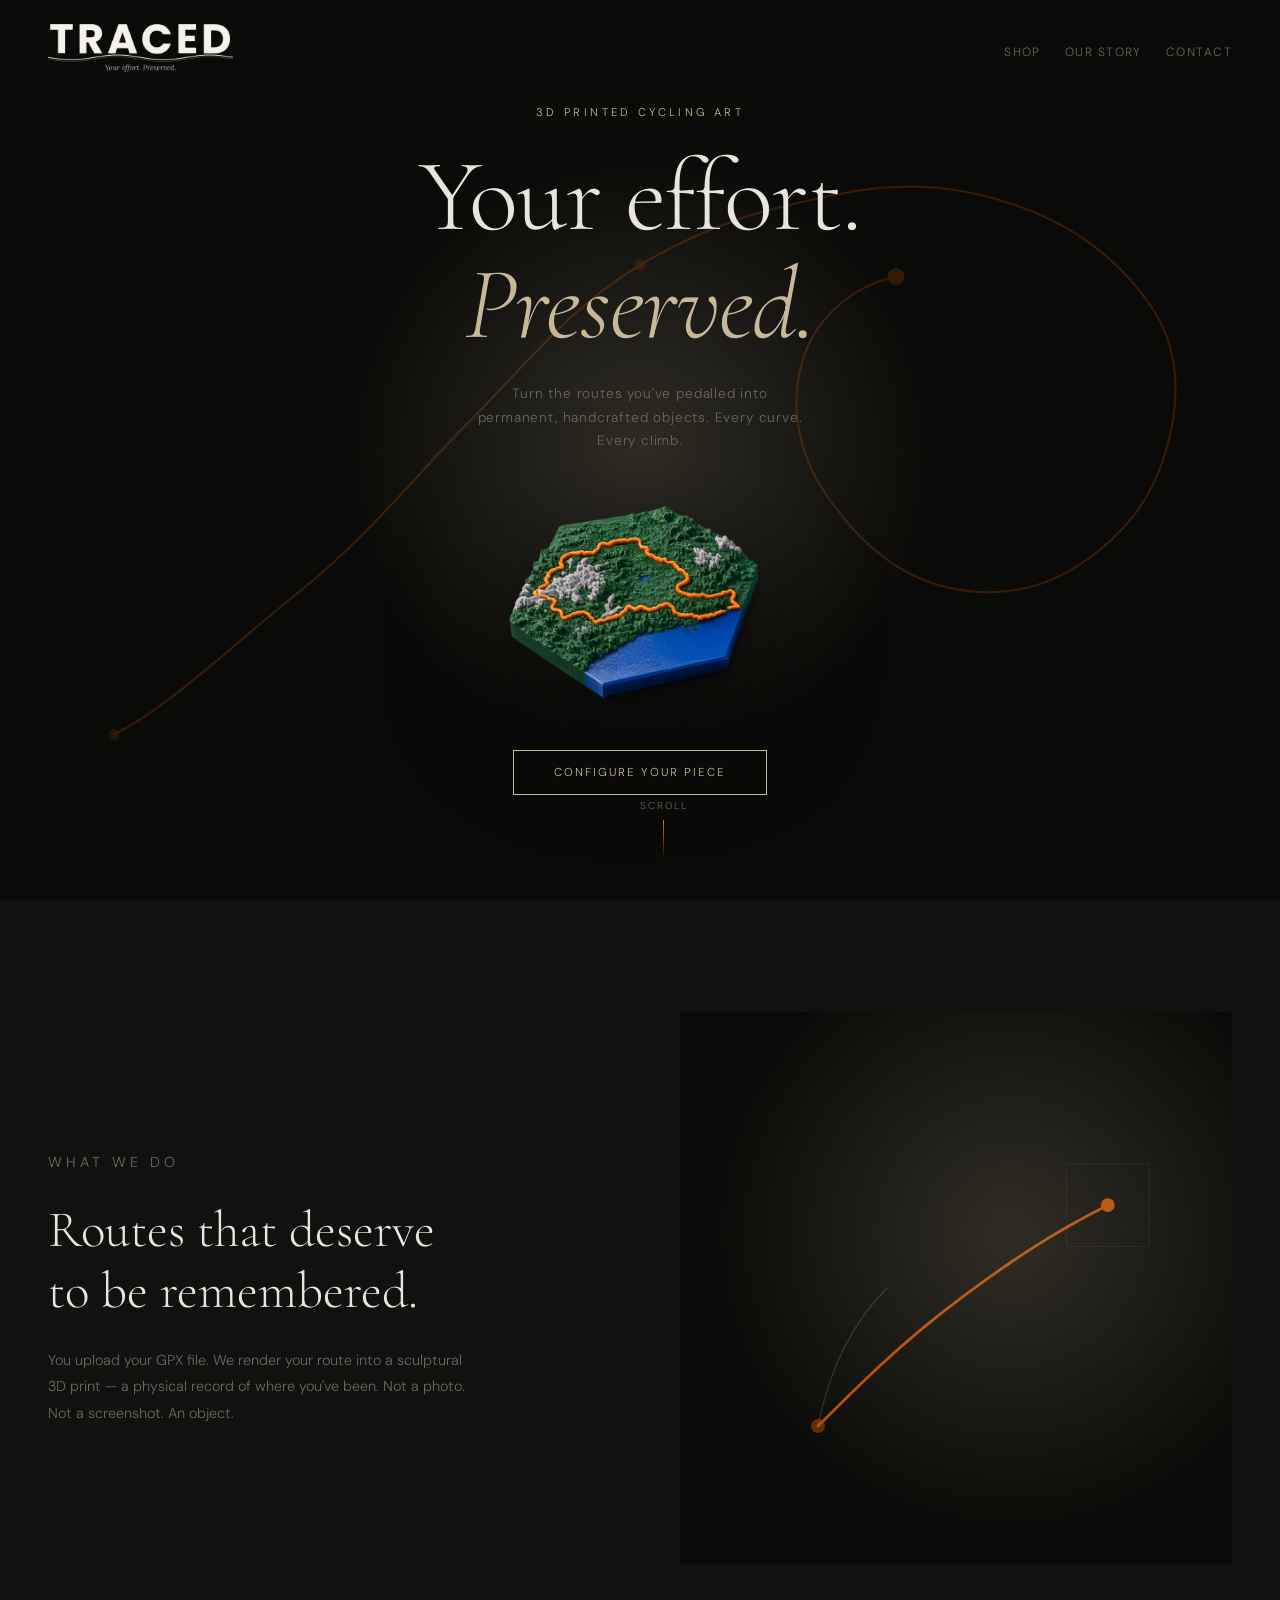
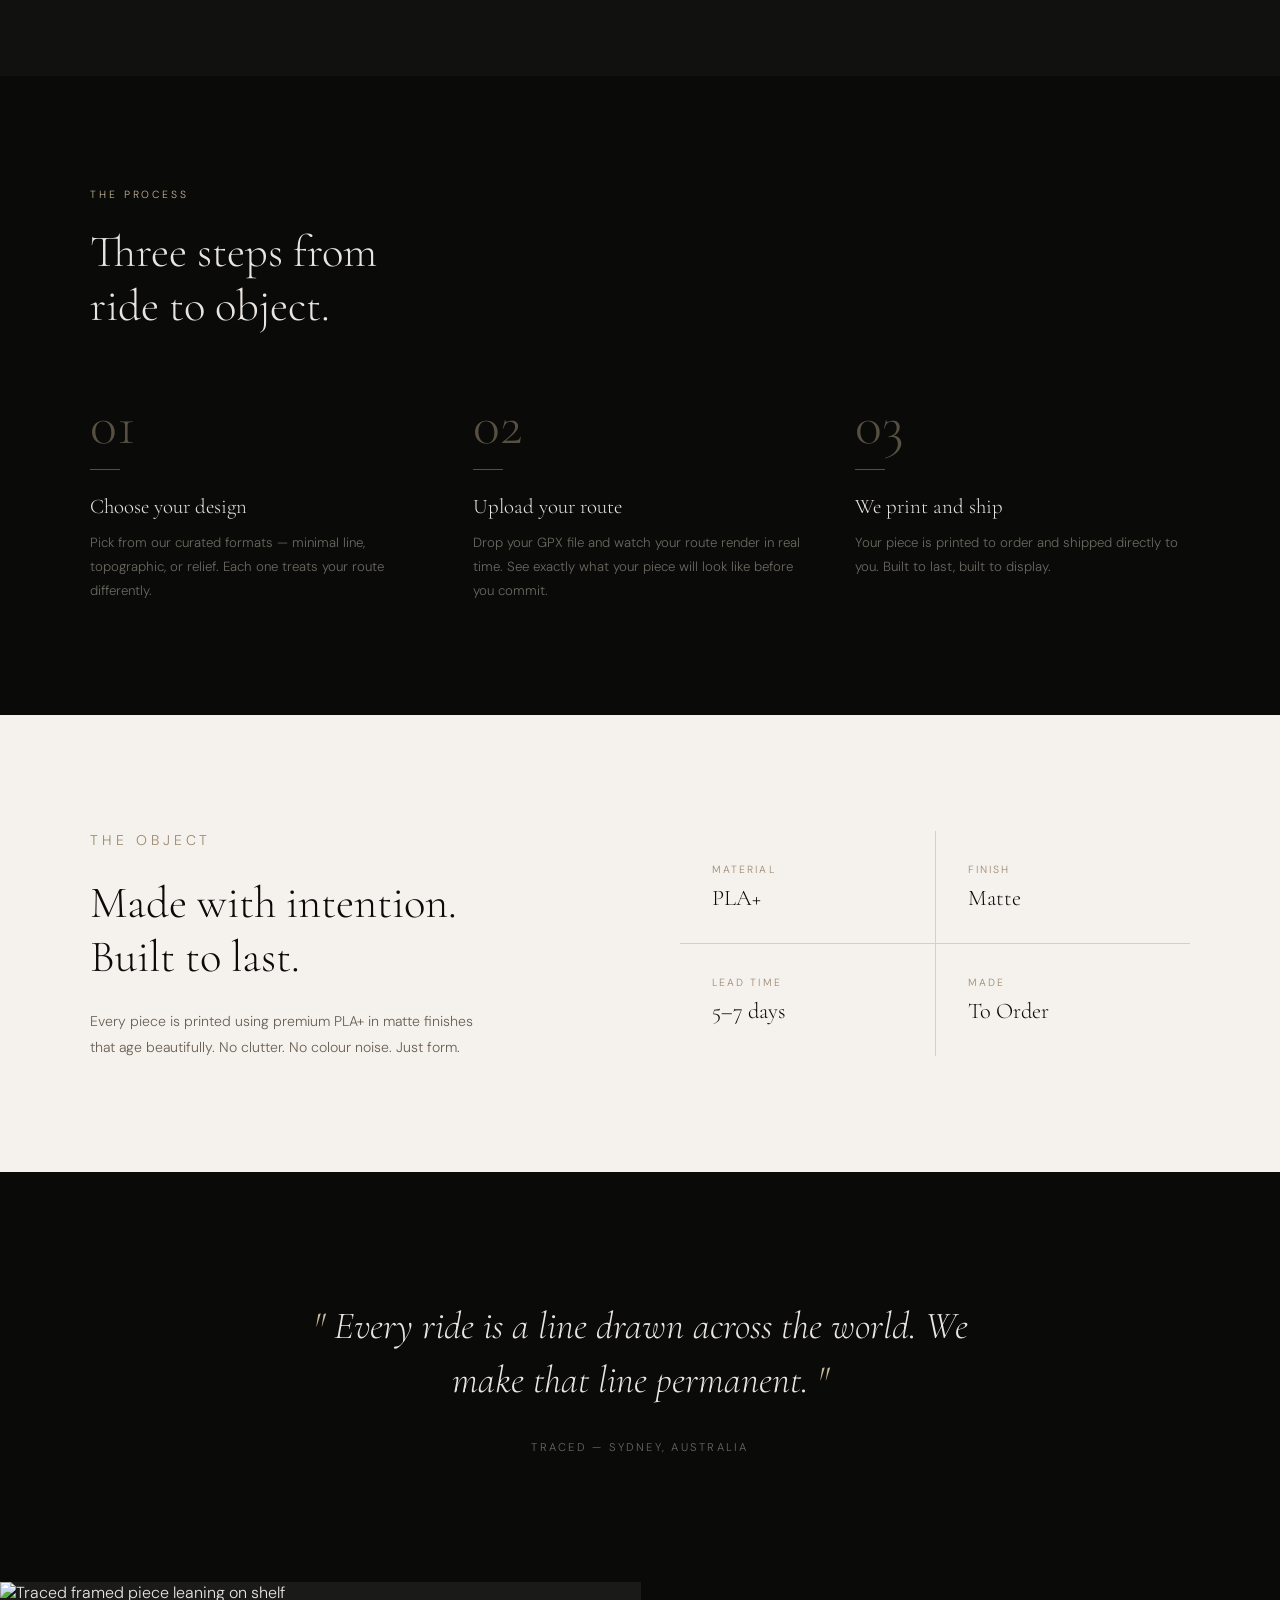
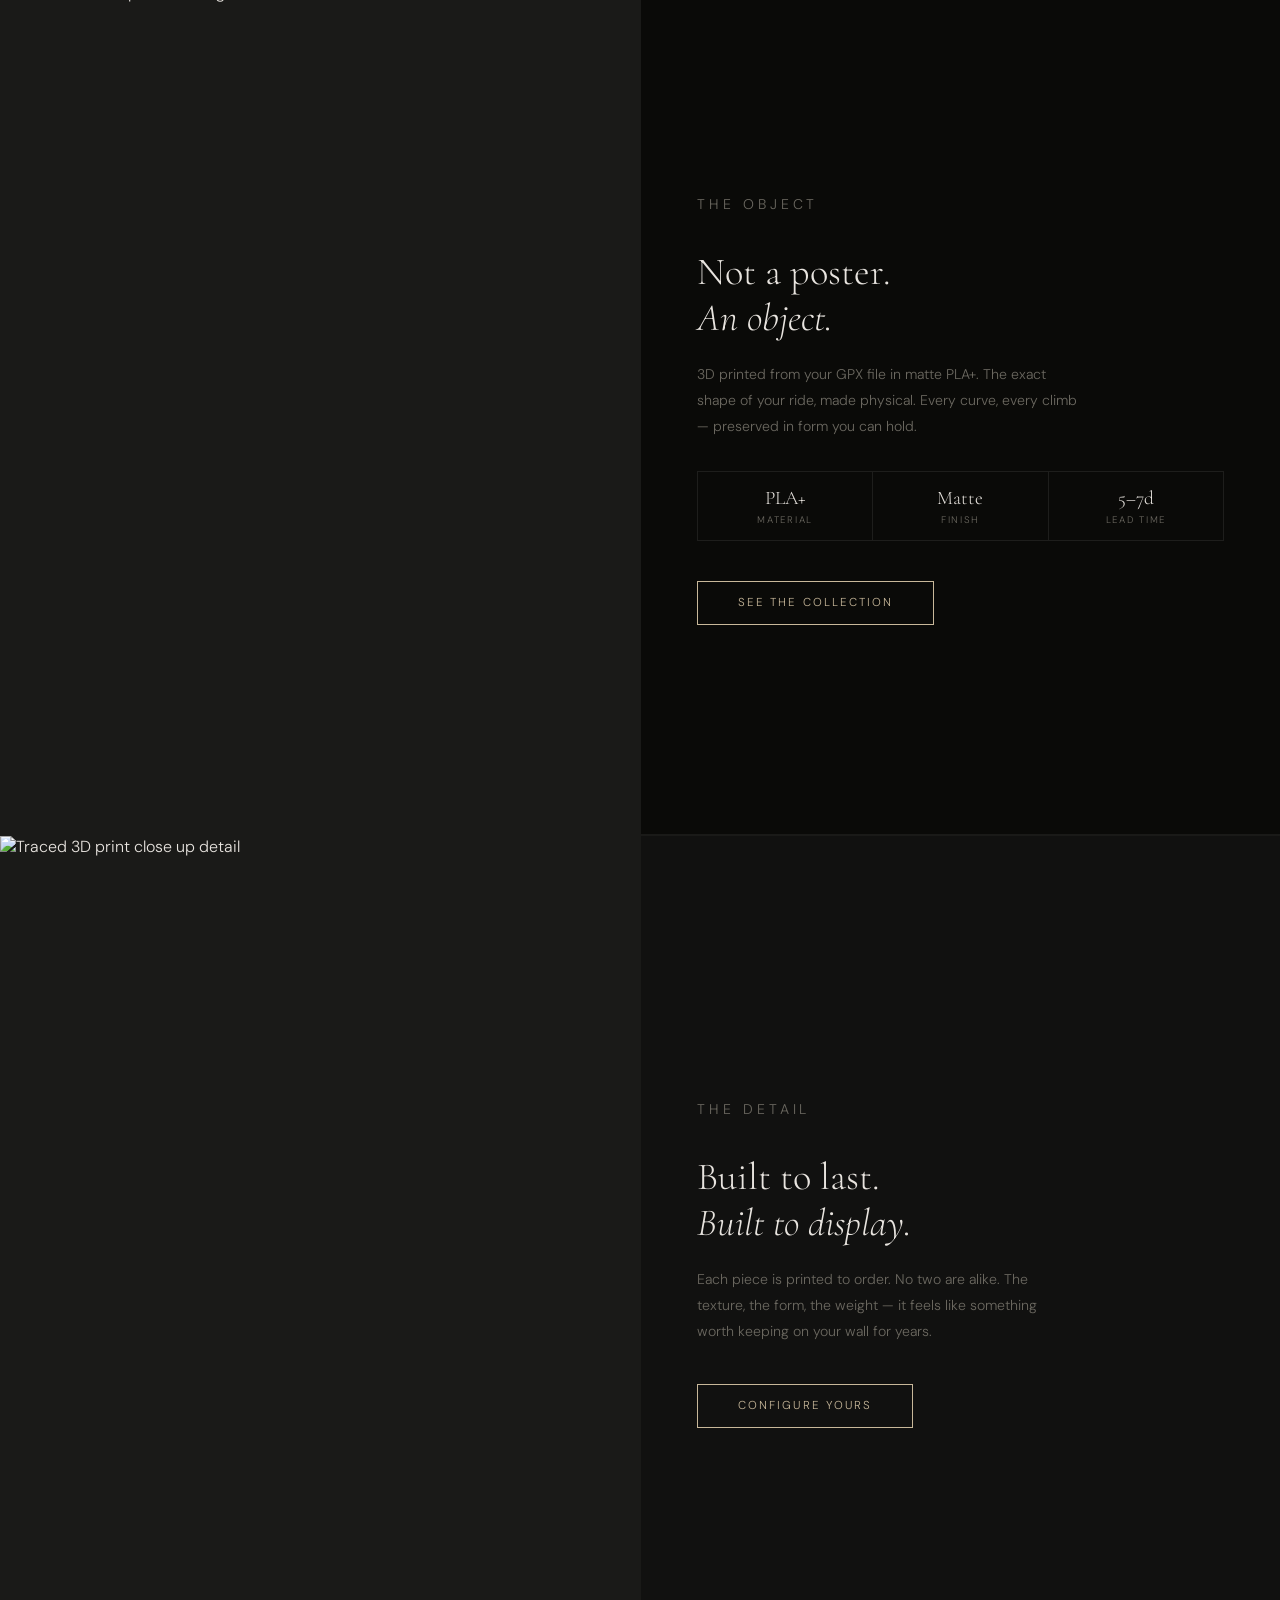
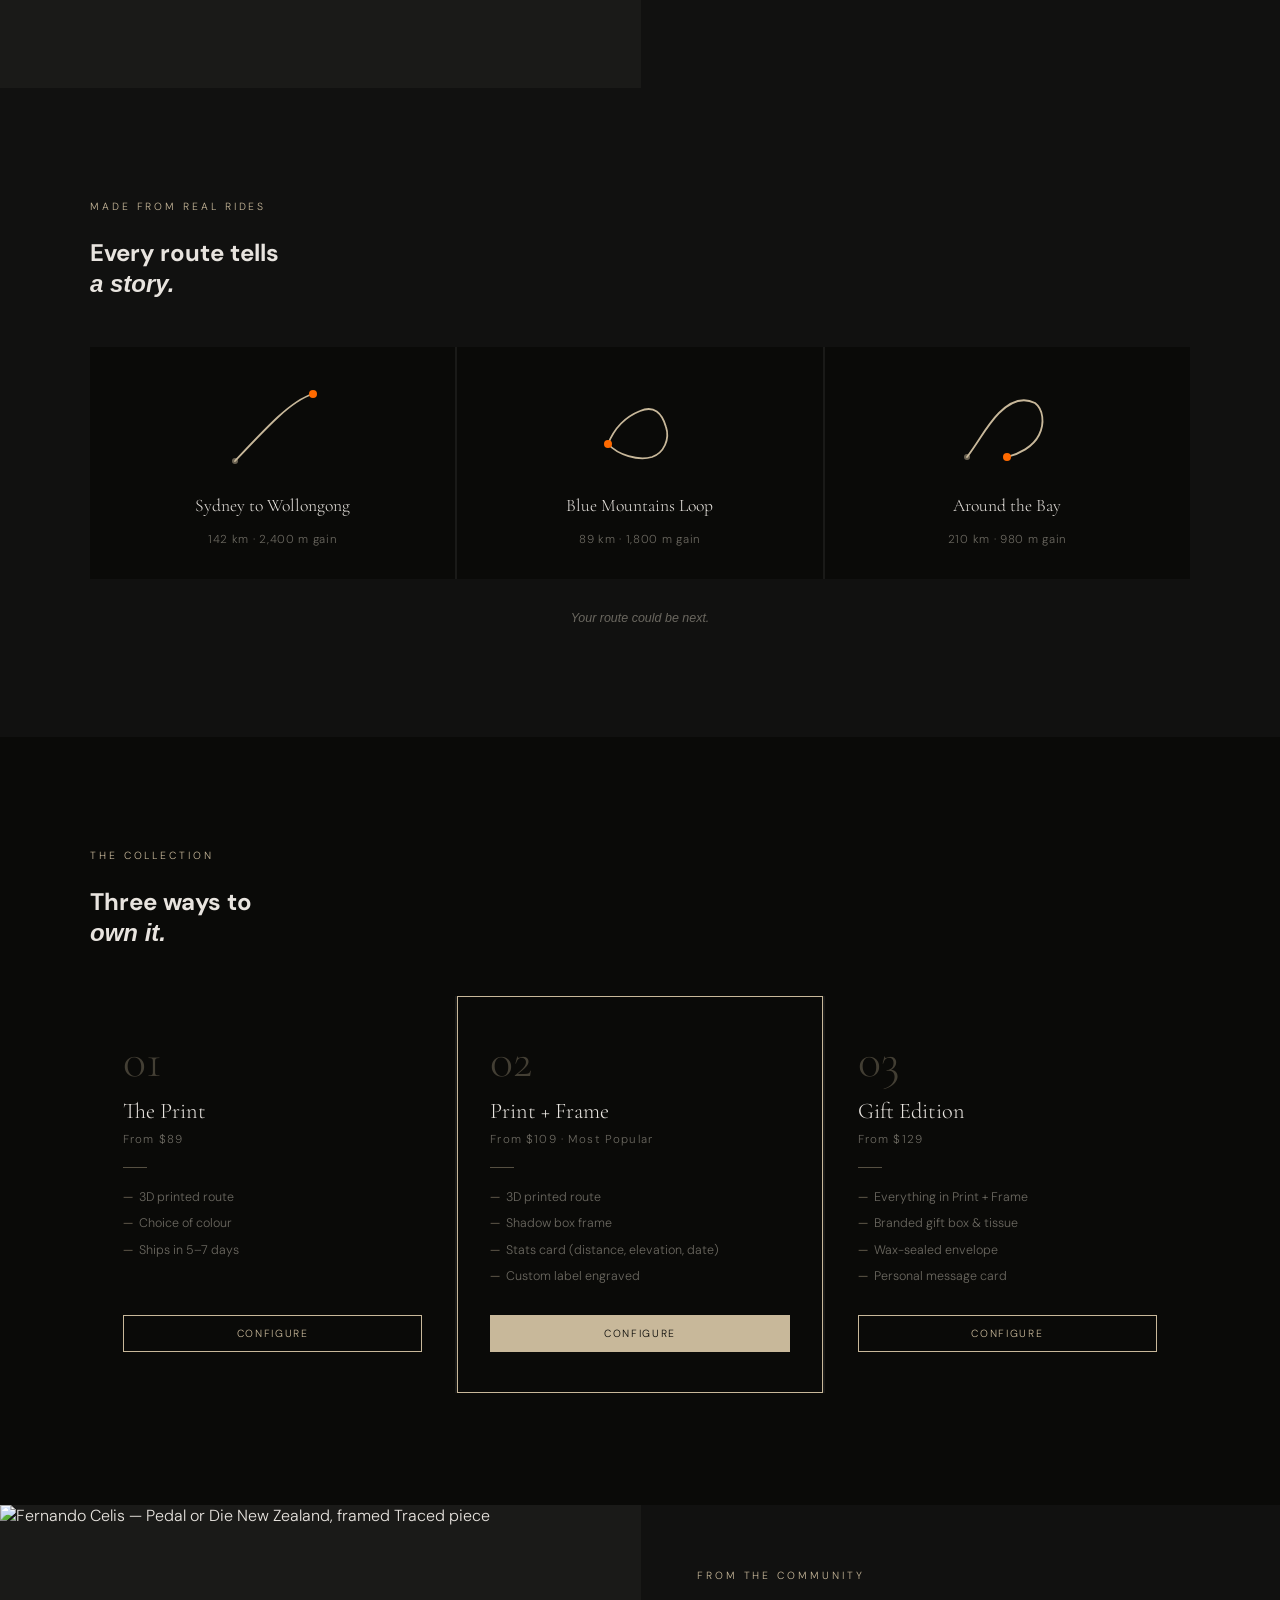
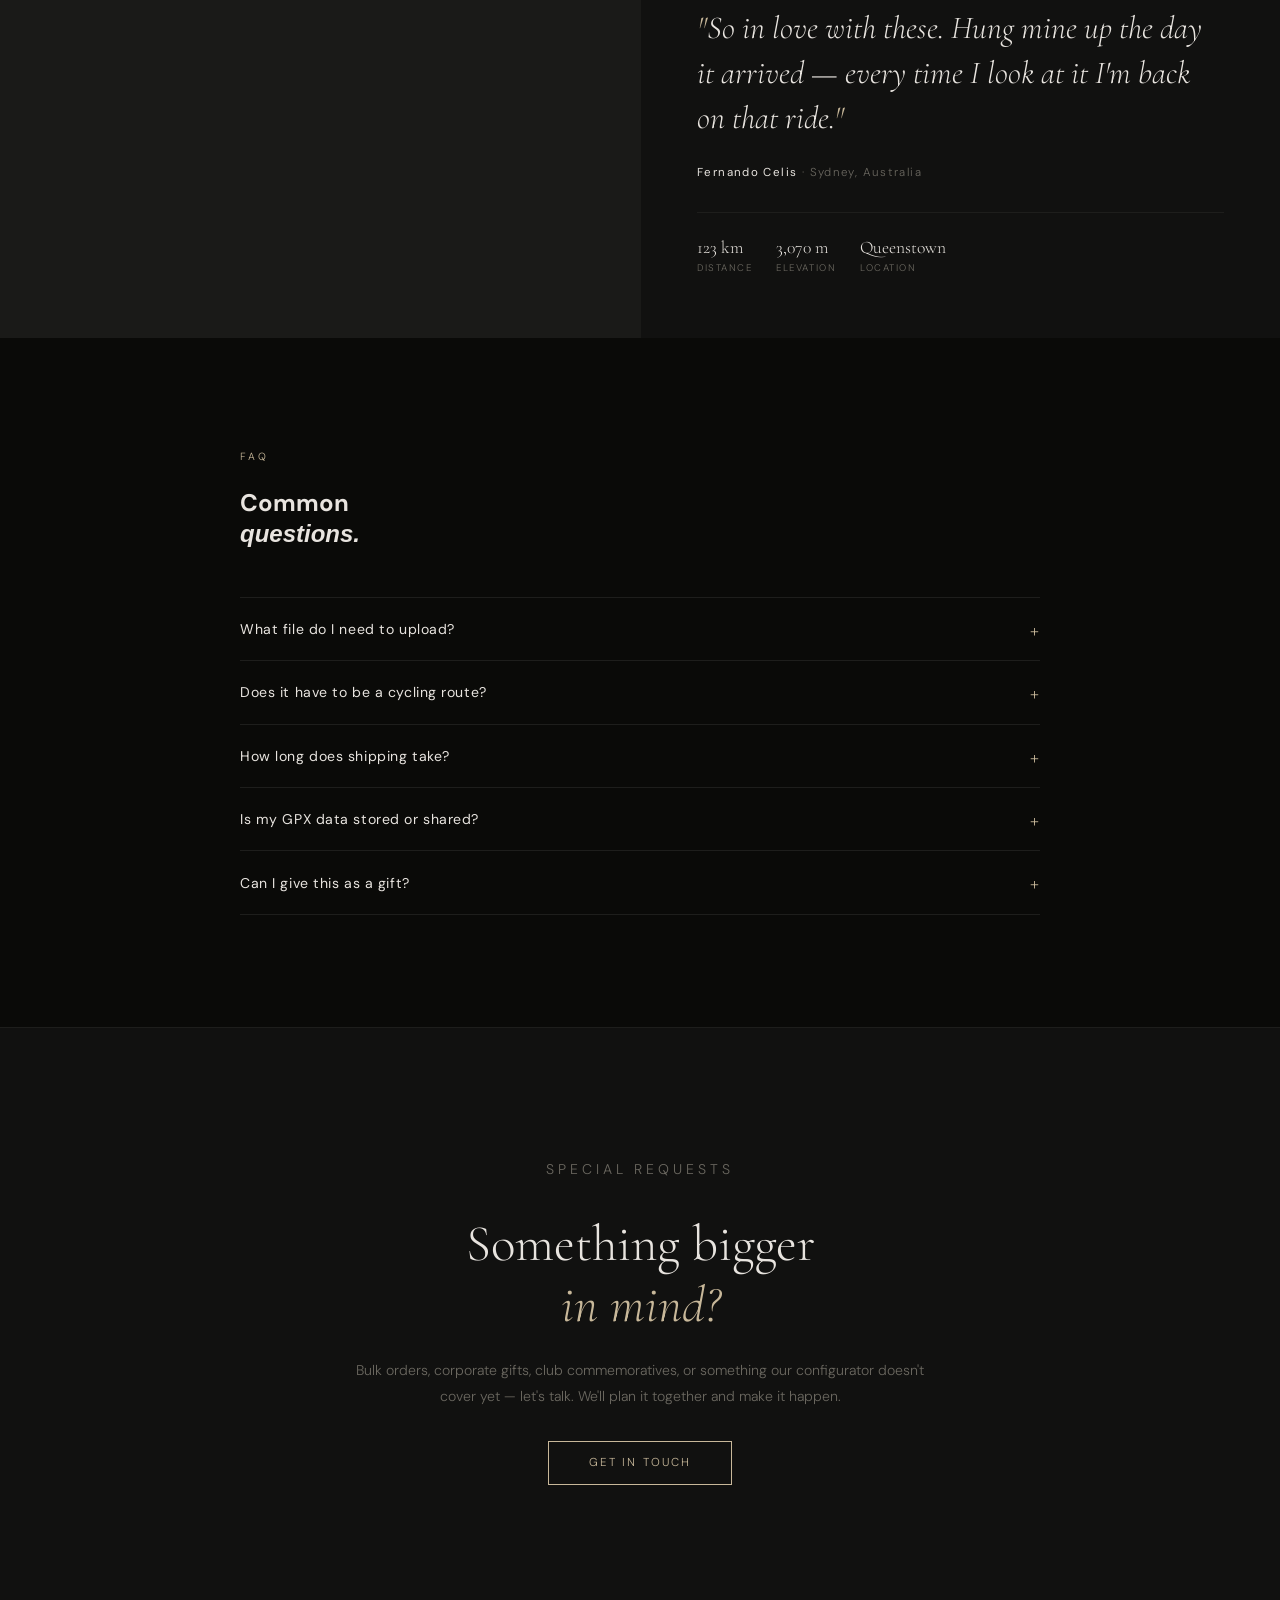
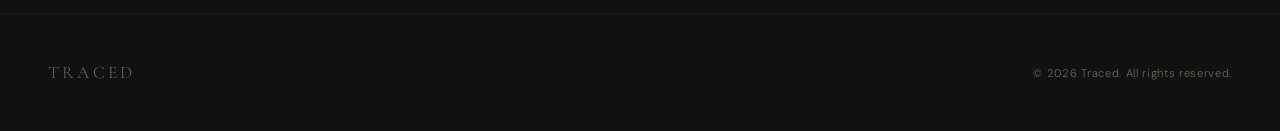
==== commit 1310e7d5: "HomePage changed" ====
--- a/index.html
+++ b/index.html
@@ -9,24 +9,25 @@
     <link rel="preconnect" href="https://fonts.gstatic.com" crossorigin />
     <link href="https://fonts.googleapis.com/css2?family=Cormorant+Garamond:ital,wght@0,300;0,400;1,300&family=DM+Sans:wght@300;400&display=swap" rel="stylesheet" />
     <link rel="stylesheet" href="css/style.css">
+    <link rel="stylesheet" href="css/home.css">
 </head>
 <body>
-    <!-- Nav bar section -->
+
+  <!-- NAV -->
   <nav id="nav">
     <a href="#" class="nav-logo">
-    <img src="assests/images/traced_cropped.png" alt="Traced Logo" class="traced-logo">
+      <img src="assests/images/traced_cropped.png" alt="Traced Logo" class="traced-logo">
     </a>
     <ul class="nav-links">
-      <li><a href="index.html" src="shop.html">Home</a></li>  
-      <li><a href="shop.html" src="shop.html">Shop</a></li>
+      <li><a href="shop.html">Shop</a></li>
       <li><a href="#">Our Story</a></li>
       <li><a href="#">Contact</a></li>
     </ul>
   </nav>
- 
-  <!-- Hero Section -->
-
+
+  <!-- ── HERO ── -->
   <section class="hero">
+
     <div class="hero-bg" aria-hidden="true">
       <svg viewBox="0 0 900 600" fill="none" xmlns="http://www.w3.org/2000/svg">
         <path class="route-path"
@@ -37,13 +38,9 @@
              C 730 400 695 405 660 395 C 625 385 600 360 580 330
              C 560 300 555 265 565 235 C 575 205 600 185 630 178"
           stroke="#ff6a00" stroke-width="1.5" stroke-linecap="round" fill="none"/>
- 
-        <!-- Route dots -->
         <circle cx="80"  cy="500" r="4" fill="#ff6a00" opacity="0.6"/>
         <circle cx="450" cy="170" r="4" fill="#ff6a00" opacity="0.6"/>
         <circle cx="630" cy="178" r="6" fill="#ff6a00" opacity="0.9"/>
- 
-        <!-- Grid lines -->
         <line x1="0" y1="150" x2="900" y2="150" stroke="#c8b89a" stroke-width="0.3" opacity="0.15"/>
         <line x1="0" y1="300" x2="900" y2="300" stroke="#c8b89a" stroke-width="0.3" opacity="0.15"/>
         <line x1="0" y1="450" x2="900" y2="450" stroke="#c8b89a" stroke-width="0.3" opacity="0.15"/>
@@ -52,21 +49,32 @@
         <line x1="675" y1="0" x2="675" y2="600" stroke="#c8b89a" stroke-width="0.3" opacity="0.15"/>
       </svg>
     </div>
- 
+
     <div class="hero-content">
       <p class="hero-eyebrow">3D Printed Cycling Art</p>
       <h1 class="hero-title">Your effort.<br /><em>Preserved.</em></h1>
       <p class="hero-sub">Turn the routes you've pedalled into permanent, handcrafted objects. Every curve. Every climb.</p>
+
+      <!-- ── FLOATING 3D MODEL ── -->
+      <div class="hero-model-wrap">
+        <img
+          src="assests/images/model.PNG"
+          alt="Traced 3D terrain model"
+          class="hero-model"
+        />
+      </div>
+
       <a href="configurator.html" class="hero-cta">Configure Your Piece</a>
     </div>
- 
+
     <div class="hero-scroll" aria-hidden="true">
       <span>Scroll</span>
       <div class="scroll-line"></div>
     </div>
-  </section>
- 
-  <!-- WHAT WE DO -->
+
+  </section>
+
+  <!-- ── WHAT WE DO ── -->
   <section style="background: var(--bg-mid);">
     <div class="what reveal">
       <div class="what-text">
@@ -88,8 +96,8 @@
       </div>
     </div>
   </section>
- 
-  <!-- HOW IT WORKS -->
+
+  <!-- ── HOW IT WORKS ── -->
   <section>
     <div class="how">
       <p class="section-label reveal">The Process</p>
@@ -116,8 +124,8 @@
       </div>
     </div>
   </section>
- 
-  <!-- MATERIAL -->
+
+  <!-- ── MATERIAL ── -->
   <section class="material">
     <div class="material-inner">
       <div>
@@ -145,19 +153,249 @@
       </div>
     </div>
   </section>
- 
-  <!-- QUOTE -->
+
+  <!-- ── QUOTE ── -->
   <section class="quote-section">
     <blockquote class="reveal">
       Every ride is a line drawn across the world. We make that line permanent.
     </blockquote>
     <p class="quote-attr reveal reveal-delay-1">Traced — Sydney, Australia</p>
   </section>
- 
-  <!-- FOOTER -->
+
+  <!-- ── PRODUCT SHOWCASE ── -->
+  <section style="background: var(--bg-dark); padding: 0;">
+    <div class="showcase">
+      <div class="showcase-photo reveal">
+        <img src="assests/images/photo-showcase-2.jpg" alt="Traced framed piece leaning on shelf">
+      </div>
+      <div class="showcase-text">
+        <p class="section-label reveal">The Object</p>
+        <h2 class="reveal reveal-delay-1">Not a poster.<br /><em>An object.</em></h2>
+        <p class="reveal reveal-delay-2">3D printed from your GPX file in matte PLA+. The exact shape of your ride, made physical. Every curve, every climb — preserved in form you can hold.</p>
+        <div class="showcase-stat-row reveal reveal-delay-2">
+          <div class="showcase-stat">
+            <span class="showcase-stat-val">PLA+</span>
+            <span class="showcase-stat-lbl">Material</span>
+          </div>
+          <div class="showcase-stat">
+            <span class="showcase-stat-val">Matte</span>
+            <span class="showcase-stat-lbl">Finish</span>
+          </div>
+          <div class="showcase-stat">
+            <span class="showcase-stat-val">5–7d</span>
+            <span class="showcase-stat-lbl">Lead Time</span>
+          </div>
+        </div>
+        <a href="shop.html" class="hero-cta reveal reveal-delay-3" style="align-self: flex-start;">See the Collection</a>
+      </div>
+      <div class="showcase-photo reveal" style="order: 3;">
+        <img src="assests/images/photo-showcase-1.jpg" alt="Traced 3D print close up detail">
+      </div>
+      <div class="showcase-text" style="background: var(--bg-mid); order: 4;">
+        <p class="section-label reveal">The Detail</p>
+        <h2 class="reveal reveal-delay-1">Built to last.<br /><em>Built to display.</em></h2>
+        <p class="reveal reveal-delay-2">Each piece is printed to order. No two are alike. The texture, the form, the weight — it feels like something worth keeping on your wall for years.</p>
+        <a href="configurator.html" class="hero-cta reveal reveal-delay-3" style="align-self: flex-start;">Configure Yours</a>
+      </div>
+    </div>
+  </section>
+
+  <!-- ── EXAMPLE ROUTES ── -->
+  <section class="routes-section">
+    <div class="routes-inner">
+      <p class="section-label reveal">Made from real rides</p>
+      <h2 class="reveal reveal-delay-1">Every route tells<br /><em>a story.</em></h2>
+      <div class="routes-grid">
+
+        <div class="route-card reveal">
+          <div class="route-card-svg">
+            <svg viewBox="0 0 100 100" fill="none" xmlns="http://www.w3.org/2000/svg">
+              <path d="M 12 82 C 28 65 42 50 55 38 C 68 26 80 18 90 15"
+                stroke="#c8b89a" stroke-width="1.8" stroke-linecap="round" fill="none"/>
+              <circle cx="12" cy="82" r="3" fill="#c8b89a" opacity="0.5"/>
+              <circle cx="90" cy="15" r="4" fill="#ff6a00"/>
+            </svg>
+          </div>
+          <span class="route-card-name">Sydney to Wollongong</span>
+          <span class="route-card-meta">142 km · 2,400 m gain</span>
+        </div>
+
+        <div class="route-card reveal reveal-delay-1">
+          <div class="route-card-svg">
+            <svg viewBox="0 0 100 100" fill="none" xmlns="http://www.w3.org/2000/svg">
+              <path d="M 18 65 C 24 50 35 38 50 32 C 64 26 72 34 76 48 C 80 60 74 74 62 78 C 48 82 28 76 18 65Z"
+                stroke="#c8b89a" stroke-width="1.8" fill="none" stroke-linecap="round"/>
+              <circle cx="18" cy="65" r="4" fill="#ff6a00"/>
+            </svg>
+          </div>
+          <span class="route-card-name">Blue Mountains Loop</span>
+          <span class="route-card-meta">89 km · 1,800 m gain</span>
+        </div>
+
+        <div class="route-card reveal reveal-delay-2">
+          <div class="route-card-svg">
+            <svg viewBox="0 0 100 100" fill="none" xmlns="http://www.w3.org/2000/svg">
+              <path d="M 10 78 C 22 62 30 46 42 34 C 54 22 66 18 78 24 C 86 30 88 44 82 56 C 76 68 62 75 50 78"
+                stroke="#c8b89a" stroke-width="1.8" stroke-linecap="round" fill="none"/>
+              <circle cx="10"  cy="78" r="3" fill="#c8b89a" opacity="0.5"/>
+              <circle cx="50" cy="78" r="4" fill="#ff6a00"/>
+            </svg>
+          </div>
+          <span class="route-card-name">Around the Bay</span>
+          <span class="route-card-meta">210 km · 980 m gain</span>
+        </div>
+
+      </div>
+      <p style="text-align: center; margin-top: 2rem; font-size: 0.78rem; color: var(--text-muted); font-style: italic;">Your route could be next.</p>
+    </div>
+  </section>
+
+  <!-- ── TIERS ── -->
+  <section class="tiers-section">
+    <div class="tiers-inner">
+      <p class="section-label reveal">The Collection</p>
+      <h2 class="reveal reveal-delay-1">Three ways to<br /><em>own it.</em></h2>
+      <div class="tiers-grid">
+
+        <div class="tier-card reveal">
+          <div class="tier-num">01</div>
+          <div class="tier-name">The Print</div>
+          <div class="tier-price">From $89</div>
+          <div class="tier-divider"></div>
+          <ul class="tier-includes">
+            <li>3D printed route</li>
+            <li>Choice of colour</li>
+            <li>Ships in 5–7 days</li>
+          </ul>
+          <a href="configurator.html?tier=print" class="tier-cta">Configure</a>
+        </div>
+
+        <div class="tier-card featured reveal reveal-delay-1">
+          <div class="tier-num">02</div>
+          <div class="tier-name">Print + Frame</div>
+          <div class="tier-price">From $109 · Most Popular</div>
+          <div class="tier-divider"></div>
+          <ul class="tier-includes">
+            <li>3D printed route</li>
+            <li>Shadow box frame</li>
+            <li>Stats card (distance, elevation, date)</li>
+            <li>Custom label engraved</li>
+          </ul>
+          <a href="configurator.html?tier=framed" class="tier-cta">Configure</a>
+        </div>
+
+        <div class="tier-card reveal reveal-delay-2">
+          <div class="tier-num">03</div>
+          <div class="tier-name">Gift Edition</div>
+          <div class="tier-price">From $129</div>
+          <div class="tier-divider"></div>
+          <ul class="tier-includes">
+            <li>Everything in Print + Frame</li>
+            <li>Branded gift box &amp; tissue</li>
+            <li>Wax-sealed envelope</li>
+            <li>Personal message card</li>
+          </ul>
+          <a href="configurator.html?tier=gift" class="tier-cta">Configure</a>
+        </div>
+
+      </div>
+    </div>
+  </section>
+
+  <!-- ── SOCIAL PROOF ── -->
+  <section style="padding: 0;">
+    <div class="social-section">
+      <div class="social-photo reveal">
+        <img src="assests/images/photo-social.jpg" alt="Fernando Celis — Pedal or Die New Zealand, framed Traced piece">
+      </div>
+      <div class="social-text">
+        <p class="section-label reveal">From the community</p>
+        <p class="social-quote reveal reveal-delay-1">So in love with these. Hung mine up the day it arrived — every time I look at it I'm back on that ride.</p>
+        <p class="social-attr reveal reveal-delay-2"><strong>Fernando Celis</strong> · Sydney, Australia</p>
+        <div class="social-ride reveal reveal-delay-3">
+          <div class="social-ride-stat">
+            <span class="social-ride-val">123 km</span>
+            <span class="social-ride-lbl">Distance</span>
+          </div>
+          <div class="social-ride-stat">
+            <span class="social-ride-val">3,070 m</span>
+            <span class="social-ride-lbl">Elevation</span>
+          </div>
+          <div class="social-ride-stat">
+            <span class="social-ride-val">Queenstown</span>
+            <span class="social-ride-lbl">Location</span>
+          </div>
+        </div>
+      </div>
+    </div>
+  </section>
+
+  <!-- ── FAQ ── -->
+  <section class="faq-section">
+    <div class="faq-inner">
+      <p class="section-label reveal">FAQ</p>
+      <h2 class="reveal reveal-delay-1">Common<br /><em>questions.</em></h2>
+      <div class="faq-list reveal reveal-delay-2">
+
+        <div class="faq-item">
+          <button class="faq-question">
+            What file do I need to upload?
+            <span class="faq-icon">+</span>
+          </button>
+          <p class="faq-answer">A GPX file exported from Strava, Garmin, Komoot, or any GPS device. Most apps let you export this in one tap from your activity page.</p>
+        </div>
+
+        <div class="faq-item">
+          <button class="faq-question">
+            Does it have to be a cycling route?
+            <span class="faq-icon">+</span>
+          </button>
+          <p class="faq-answer">Not at all. Any GPX route works — running, hiking, swimming, or even a road trip. If it has a route, we can make it.</p>
+        </div>
+
+        <div class="faq-item">
+          <button class="faq-question">
+            How long does shipping take?
+            <span class="faq-icon">+</span>
+          </button>
+          <p class="faq-answer">5–7 days from order to your door. Every piece is printed to order in Sydney, Australia.</p>
+        </div>
+
+        <div class="faq-item">
+          <button class="faq-question">
+            Is my GPX data stored or shared?
+            <span class="faq-icon">+</span>
+          </button>
+          <p class="faq-answer">Never. Your file is used only to render your piece and is never stored, shared, or sold. Your data is yours.</p>
+        </div>
+
+        <div class="faq-item">
+          <button class="faq-question">
+            Can I give this as a gift?
+            <span class="faq-icon">+</span>
+          </button>
+          <p class="faq-answer">Absolutely — our Gift Edition comes fully packaged with a branded gift box, tissue, and a wax-sealed envelope. Ready to give, no wrapping needed.</p>
+        </div>
+
+      </div>
+    </div>
+  </section>
+
+  <!-- ── SPECIAL REQUESTS CTA ── -->
+  <section class="special-section">
+    <div class="special-inner">
+      <p class="section-label reveal">Special Requests</p>
+      <h2 class="reveal reveal-delay-1">Something bigger<br /><em>in mind?</em></h2>
+      <p class="reveal reveal-delay-2">Bulk orders, corporate gifts, club commemoratives, or something our configurator doesn't cover yet — let's talk. We'll plan it together and make it happen.</p>
+      <a href="#" class="special-cta reveal reveal-delay-3">Get in Touch</a>
+    </div>
+  </section>
+
+  <!-- ── FOOTER ── -->
   <footer>
     <span class="footer-logo">Traced</span>
     <span class="footer-copy">© 2026 Traced. All rights reserved.</span>
   </footer>
+
 </body>
 </html>
--- a/css/style.css
+++ b/css/style.css
@@ -47,7 +47,7 @@
 
     .nav-links {
       display: flex;
-      gap: 2.5rem;
+      gap: 1.5rem;
       list-style: none;
     }
     .nav-links a {
@@ -423,11 +423,18 @@
     @media (max-width: 768px) {
       nav { padding: 1.25rem 1.5rem; }
       .nav-links, .traced-logo {height: 1rem;}
+      .nav-links {gap: 1rem}
+      .traced-logo {margin-top: 10px;}
  
       section { padding: 5rem 1.5rem; }
 
-
- 
+      .hero-scroll {
+          left: 0;
+          right: 0;
+          transform: none;
+          margin: 0 auto;
+        }
+        
       .what {
         grid-template-columns: 1fr;
         gap: 2.5rem;
--- a/css/home.css
+++ b/css/home.css
@@ -0,0 +1,501 @@
+/* ── HERO MODEL ─────────────────────────────────────── */
+.hero-model-wrap {
+  position: relative;
+  display: flex;
+  align-items: center;
+  justify-content: center;
+  margin: 0.5rem 0;
+  filter: drop-shadow(0px 30px 60px rgba(0, 0, 0, 0.5));
+  opacity: 0;
+  animation: fadeUp 1s ease 2s forwards;
+}
+
+.hero-model {
+  width: 340px;
+  max-width: 85vw;
+  animation: gentleTilt 4s ease-in-out infinite;
+  transform-origin: center center;
+}
+
+@keyframes gentleTilt {
+  0%, 100% { transform: rotate(-3deg) scale(1);    }
+  50%       { transform: rotate(3deg)  scale(1.04); }
+}
+
+/* ── PRODUCT SHOWCASE ───────────────────────────────── */
+.showcase {
+  display: grid;
+  grid-template-columns: 1fr 1fr;
+  gap: 2px;
+  background: #1a1a18;
+  max-width: 100%;
+}
+
+.showcase-photo {
+  position: relative;
+  overflow: hidden;
+  aspect-ratio: 3 / 4;
+}
+
+.showcase-photo img {
+  width: 100%;
+  height: 100%;
+  object-fit: cover;
+  display: block;
+  transition: transform 0.6s ease;
+}
+
+.showcase-photo:hover img {
+  transform: scale(1.03);
+}
+
+.showcase-text {
+  display: flex;
+  flex-direction: column;
+  justify-content: center;
+  padding: 3.5rem;
+  background: var(--bg-dark);
+}
+
+.showcase-text h2 {
+  font-family: var(--serif);
+  font-size: clamp(1.8rem, 3vw, 2.8rem);
+  font-weight: 300;
+  line-height: 1.2;
+  margin-bottom: 1.25rem;
+  color: var(--text-light);
+}
+
+.showcase-text p {
+  font-size: 0.88rem;
+  line-height: 1.85;
+  color: var(--text-muted);
+  margin-bottom: 2rem;
+  max-width: 380px;
+}
+
+.showcase-stat-row {
+  display: flex;
+  border: 1px solid #1e1e1c;
+  margin-bottom: 2rem;
+}
+
+.showcase-stat {
+  flex: 1;
+  padding: 0.85rem;
+  text-align: center;
+  border-right: 1px solid #1e1e1c;
+}
+
+.showcase-stat:last-child {
+  border-right: none;
+}
+
+.showcase-stat-val {
+  font-family: var(--serif);
+  font-size: 1.2rem;
+  font-weight: 300;
+  color: var(--text-light);
+  display: block;
+}
+
+.showcase-stat-lbl {
+  font-size: 0.6rem;
+  letter-spacing: 0.18em;
+  text-transform: uppercase;
+  color: var(--text-muted);
+  display: block;
+  margin-top: 0.2rem;
+}
+
+/* ── EXAMPLE ROUTES ─────────────────────────────────── */
+.routes-section {
+  padding: 7rem 3rem;
+  background: var(--bg-mid);
+}
+
+.routes-inner {
+  max-width: 1100px;
+  margin: 0 auto;
+}
+
+.routes-grid {
+  display: grid;
+  grid-template-columns: repeat(3, 1fr);
+  gap: 2px;
+  background: #1a1a18;
+  margin-top: 3rem;
+}
+
+.route-card {
+  background: var(--bg-dark);
+  padding: 2rem;
+  display: flex;
+  flex-direction: column;
+  align-items: center;
+  text-align: center;
+  gap: 1rem;
+  transition: background 0.3s ease;
+}
+
+.route-card:hover {
+  background: #0f0f0d;
+}
+
+.route-card-svg {
+  width: 100px;
+  height: 100px;
+  display: flex;
+  align-items: center;
+  justify-content: center;
+}
+
+.route-card-name {
+  font-family: var(--serif);
+  font-size: 1.1rem;
+  font-weight: 300;
+  color: var(--text-light);
+}
+
+.route-card-meta {
+  font-size: 0.72rem;
+  color: var(--text-muted);
+  letter-spacing: 0.06em;
+}
+
+/* ── TIERS ──────────────────────────────────────────── */
+.tiers-section {
+  padding: 7rem 3rem;
+  background: var(--bg-dark);
+}
+
+.tiers-inner {
+  max-width: 1100px;
+  margin: 0 auto;
+}
+
+.tiers-grid {
+  display: grid;
+  grid-template-columns: repeat(3, 1fr);
+  gap: 2px;
+  background: #1a1a18;
+  margin-top: 3rem;
+}
+
+.tier-card {
+  background: var(--bg-dark);
+  padding: 2.5rem 2rem;
+  display: flex;
+  flex-direction: column;
+  transition: background 0.3s ease;
+  border: 1px solid transparent;
+}
+
+.tier-card:hover {
+  background: var(--bg-mid);
+}
+
+.tier-card.featured {
+  border-color: var(--accent);
+}
+
+.tier-num {
+  font-family: var(--serif);
+  font-size: 3rem;
+  font-weight: 300;
+  color: var(--accent);
+  opacity: 0.3;
+  line-height: 1;
+  margin-bottom: 0.75rem;
+}
+
+.tier-name {
+  font-family: var(--serif);
+  font-size: 1.4rem;
+  font-weight: 300;
+  color: var(--text-light);
+  margin-bottom: 0.5rem;
+}
+
+.tier-price {
+  font-size: 0.72rem;
+  letter-spacing: 0.1em;
+  color: var(--text-muted);
+  margin-bottom: 1.25rem;
+}
+
+.tier-divider {
+  width: 24px;
+  height: 1px;
+  background: var(--accent);
+  opacity: 0.4;
+  margin-bottom: 1.25rem;
+}
+
+.tier-includes {
+  list-style: none;
+  display: flex;
+  flex-direction: column;
+  gap: 0.4rem;
+  flex: 1;
+  margin-bottom: 1.75rem;
+}
+
+.tier-includes li {
+  font-size: 0.78rem;
+  color: var(--text-muted);
+  padding-left: 1rem;
+  position: relative;
+  line-height: 1.6;
+}
+
+.tier-includes li::before {
+  content: '—';
+  position: absolute;
+  left: 0;
+  color: var(--accent);
+  opacity: 0.6;
+}
+
+.tier-cta {
+  display: inline-block;
+  padding: 0.7rem 1.5rem;
+  border: 1px solid var(--accent);
+  color: var(--accent);
+  font-family: var(--sans);
+  font-size: 0.65rem;
+  letter-spacing: 0.16em;
+  text-transform: uppercase;
+  text-decoration: none;
+  text-align: center;
+  transition: background 0.22s, color 0.22s;
+}
+
+.tier-cta:hover,
+.tier-card.featured .tier-cta {
+  background: var(--accent);
+  color: var(--bg-dark);
+}
+
+/* ── SOCIAL PROOF ───────────────────────────────────── */
+.social-section {
+  display: grid;
+  grid-template-columns: 1fr 1fr;
+  gap: 2px;
+  background: #1a1a18;
+}
+
+.social-photo {
+  position: relative;
+  overflow: hidden;
+  min-height: 400px;
+}
+
+.social-photo img {
+  width: 100%;
+  height: 100%;
+  object-fit: cover;
+  display: block;
+}
+
+.social-text {
+  background: var(--bg-mid);
+  display: flex;
+  flex-direction: column;
+  justify-content: center;
+  padding: 4rem 3.5rem;
+}
+
+.social-quote {
+  font-family: var(--serif);
+  font-size: clamp(1.4rem, 2.5vw, 2rem);
+  font-weight: 300;
+  font-style: italic;
+  color: var(--text-light);
+  line-height: 1.4;
+  margin-bottom: 1.5rem;
+}
+
+.social-quote::before { content: '"'; color: var(--accent); }
+.social-quote::after  { content: '"'; color: var(--accent); }
+
+.social-attr {
+  font-size: 0.72rem;
+  letter-spacing: 0.12em;
+  color: var(--text-muted);
+}
+
+.social-attr strong {
+  color: var(--text-light);
+  font-weight: 400;
+}
+
+.social-ride {
+  display: flex;
+  gap: 1.5rem;
+  margin-top: 2rem;
+  padding-top: 1.5rem;
+  border-top: 1px solid #1e1e1c;
+}
+
+.social-ride-stat {
+  display: flex;
+  flex-direction: column;
+  gap: 0.2rem;
+}
+
+.social-ride-val {
+  font-family: var(--serif);
+  font-size: 1.1rem;
+  font-weight: 300;
+  color: var(--text-light);
+}
+
+.social-ride-lbl {
+  font-size: 0.6rem;
+  letter-spacing: 0.16em;
+  text-transform: uppercase;
+  color: var(--text-muted);
+}
+
+/* ── FAQ ────────────────────────────────────────────── */
+.faq-section {
+  padding: 7rem 3rem;
+  background: var(--bg-dark);
+}
+
+.faq-inner {
+  max-width: 800px;
+  margin: 0 auto;
+}
+
+.faq-list {
+  margin-top: 3rem;
+}
+
+.faq-item {
+  border-top: 1px solid #1e1e1c;
+}
+
+.faq-item:last-child {
+  border-bottom: 1px solid #1e1e1c;
+}
+
+.faq-question {
+  width: 100%;
+  display: flex;
+  justify-content: space-between;
+  align-items: center;
+  padding: 1.25rem 0;
+  background: none;
+  border: none;
+  color: var(--text-light);
+  font-family: var(--sans);
+  font-size: 0.88rem;
+  letter-spacing: 0.04em;
+  cursor: pointer;
+  text-align: left;
+  gap: 1rem;
+}
+
+.faq-icon {
+  font-family: var(--serif);
+  font-size: 1.4rem;
+  color: var(--accent);
+  flex-shrink: 0;
+  transition: transform 0.3s ease;
+  line-height: 1;
+}
+
+.faq-item.open .faq-icon {
+  transform: rotate(45deg);
+}
+
+.faq-answer {
+  font-size: 0.83rem;
+  line-height: 1.85;
+  color: var(--text-muted);
+  max-height: 0;
+  overflow: hidden;
+  transition: max-height 0.4s ease, padding 0.3s ease;
+}
+
+.faq-item.open .faq-answer {
+  max-height: 200px;
+  padding-bottom: 1.25rem;
+}
+
+/* ── SPECIAL REQUESTS CTA ───────────────────────────── */
+.special-section {
+  padding: 8rem 3rem;
+  background: var(--bg-mid);
+  text-align: center;
+  border-top: 1px solid #1e1e1c;
+}
+
+.special-inner {
+  max-width: 600px;
+  margin: 0 auto;
+}
+
+.special-inner h2 {
+  font-family: var(--serif);
+  font-size: clamp(2rem, 4vw, 3.2rem);
+  font-weight: 300;
+  line-height: 1.2;
+  margin-bottom: 1.25rem;
+  color: var(--text-light);
+}
+
+.special-inner h2 em {
+  font-style: italic;
+  color: var(--accent);
+}
+
+.special-inner p {
+  font-size: 0.88rem;
+  line-height: 1.85;
+  color: var(--text-muted);
+  margin-bottom: 2rem;
+}
+
+.special-cta {
+  display: inline-block;
+  padding: 0.85rem 2.5rem;
+  border: 1px solid var(--accent);
+  color: var(--accent);
+  font-family: var(--sans);
+  font-size: 0.72rem;
+  letter-spacing: 0.18em;
+  text-transform: uppercase;
+  text-decoration: none;
+  transition: background 0.25s, color 0.25s;
+}
+
+.special-cta:hover {
+  background: var(--accent);
+  color: var(--bg-dark);
+}
+
+/* ── MOBILE ─────────────────────────────────────────── */
+@media (max-width: 768px) {
+  .hero-model { width: 260px; }
+
+  .showcase { grid-template-columns: 1fr; }
+  .showcase-text { padding: 2.5rem 1.5rem; }
+  .showcase-photo { aspect-ratio: 4 / 3; }
+
+  .routes-section { padding: 5rem 1.5rem; }
+  .routes-grid { grid-template-columns: 1fr; }
+
+  .tiers-section { padding: 5rem 1.5rem; }
+  .tiers-grid { grid-template-columns: 1fr; }
+
+  .social-section { grid-template-columns: 1fr; }
+  .social-photo { min-height: 280px; }
+  .social-text { padding: 2.5rem 1.5rem; }
+
+  .faq-section { padding: 5rem 1.5rem; }
+
+  .special-section { padding: 5rem 1.5rem; }
+}
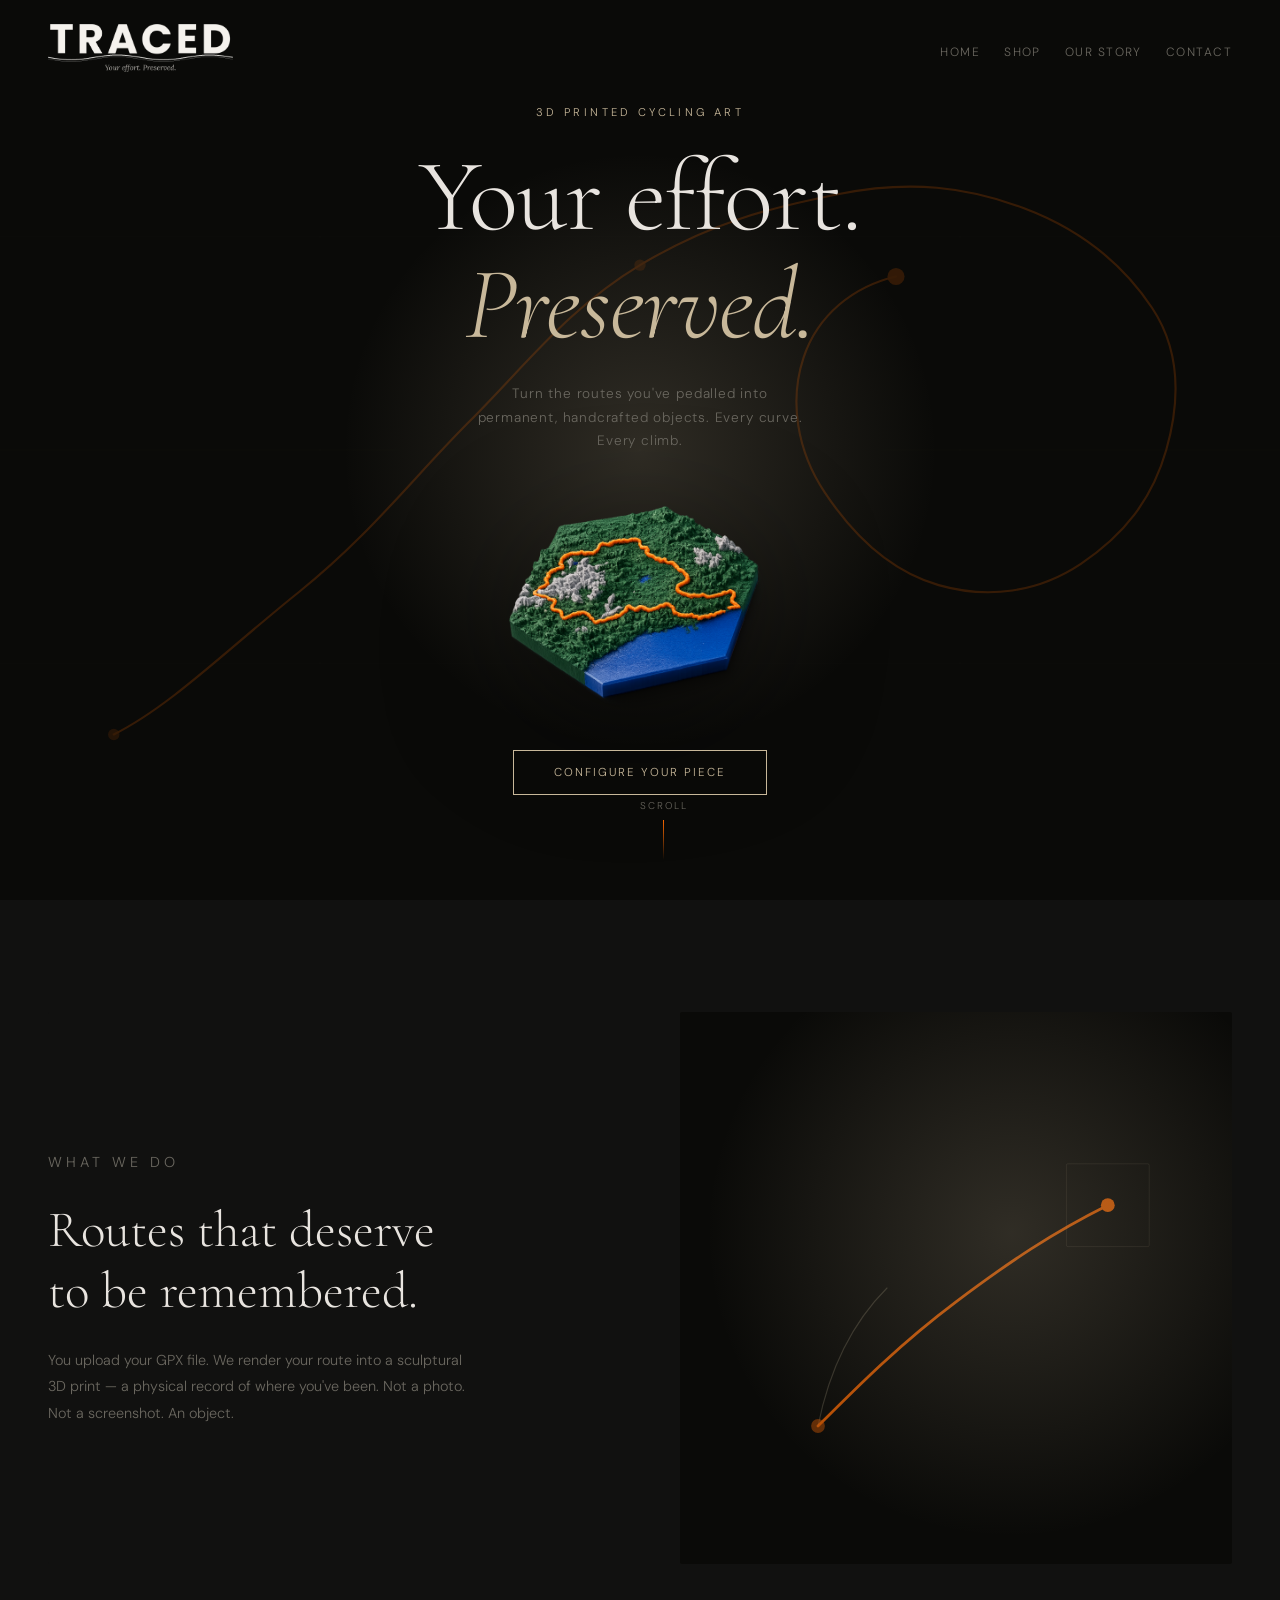
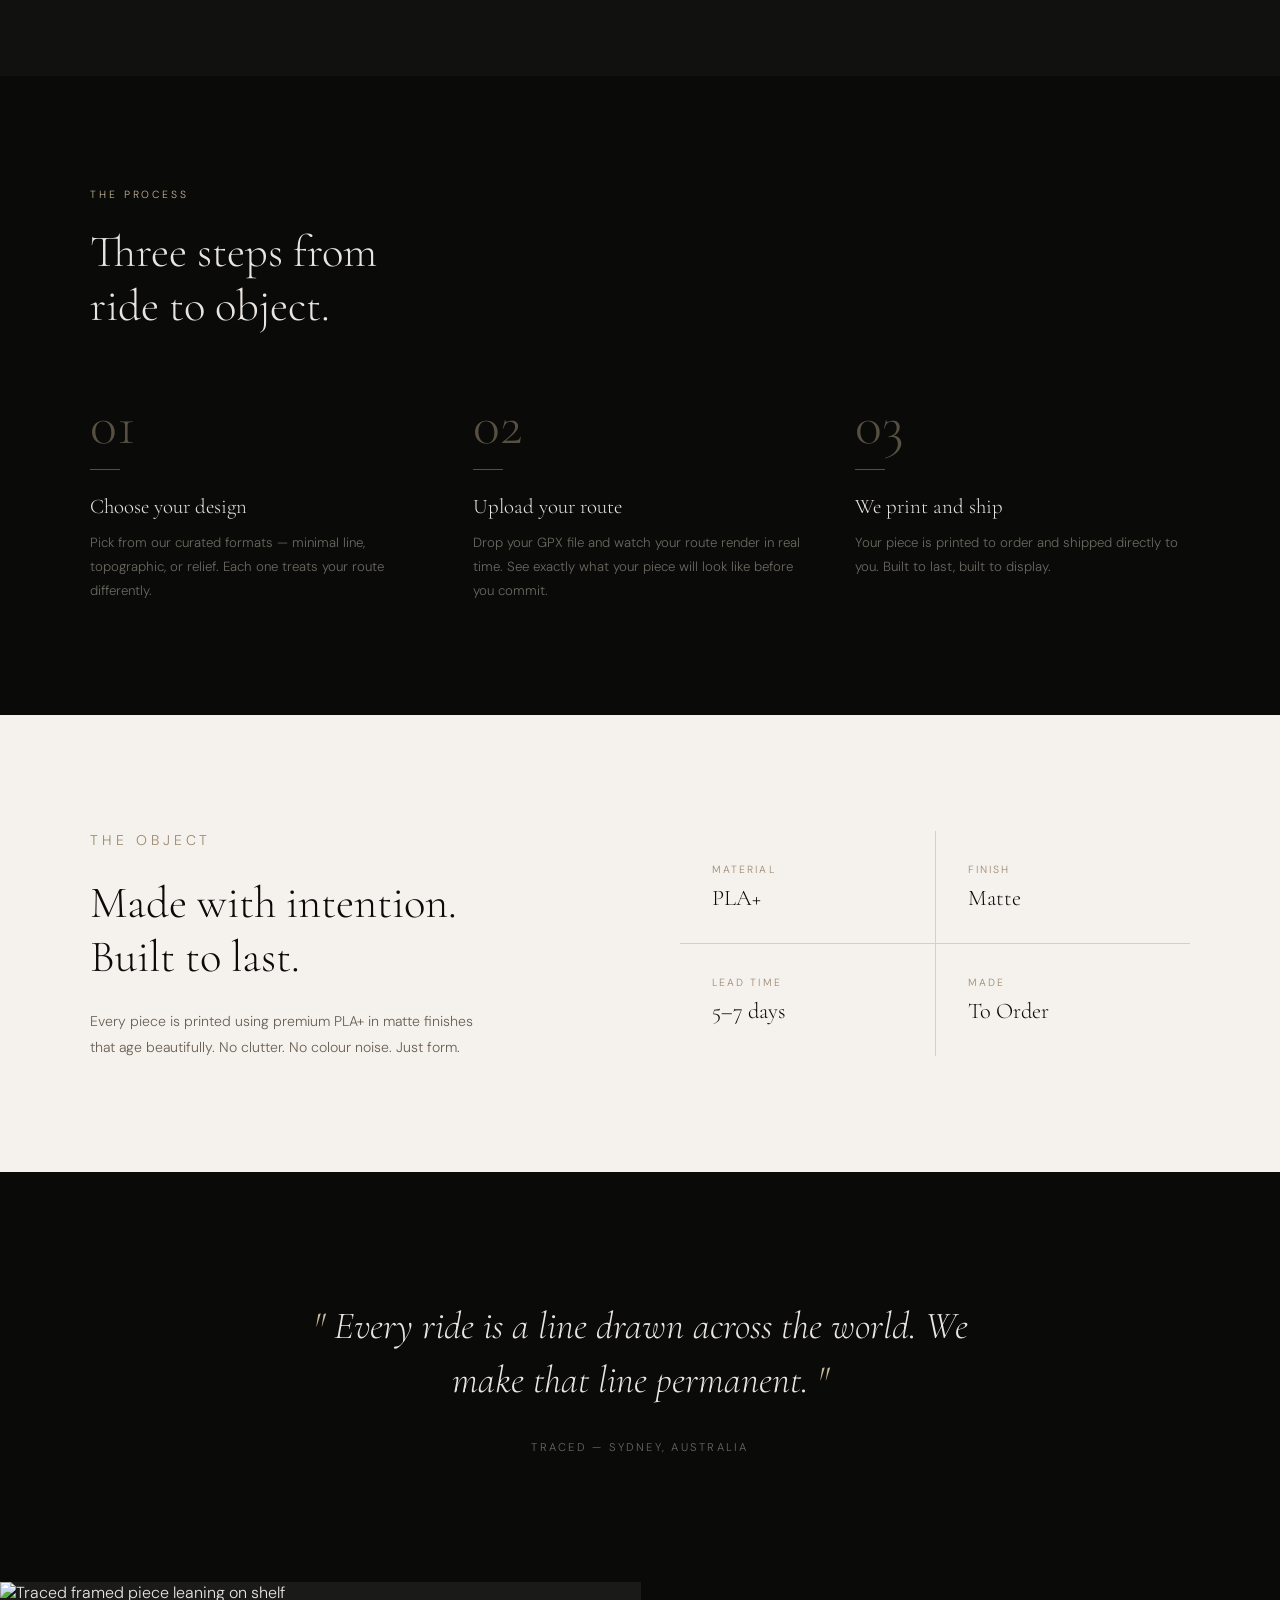
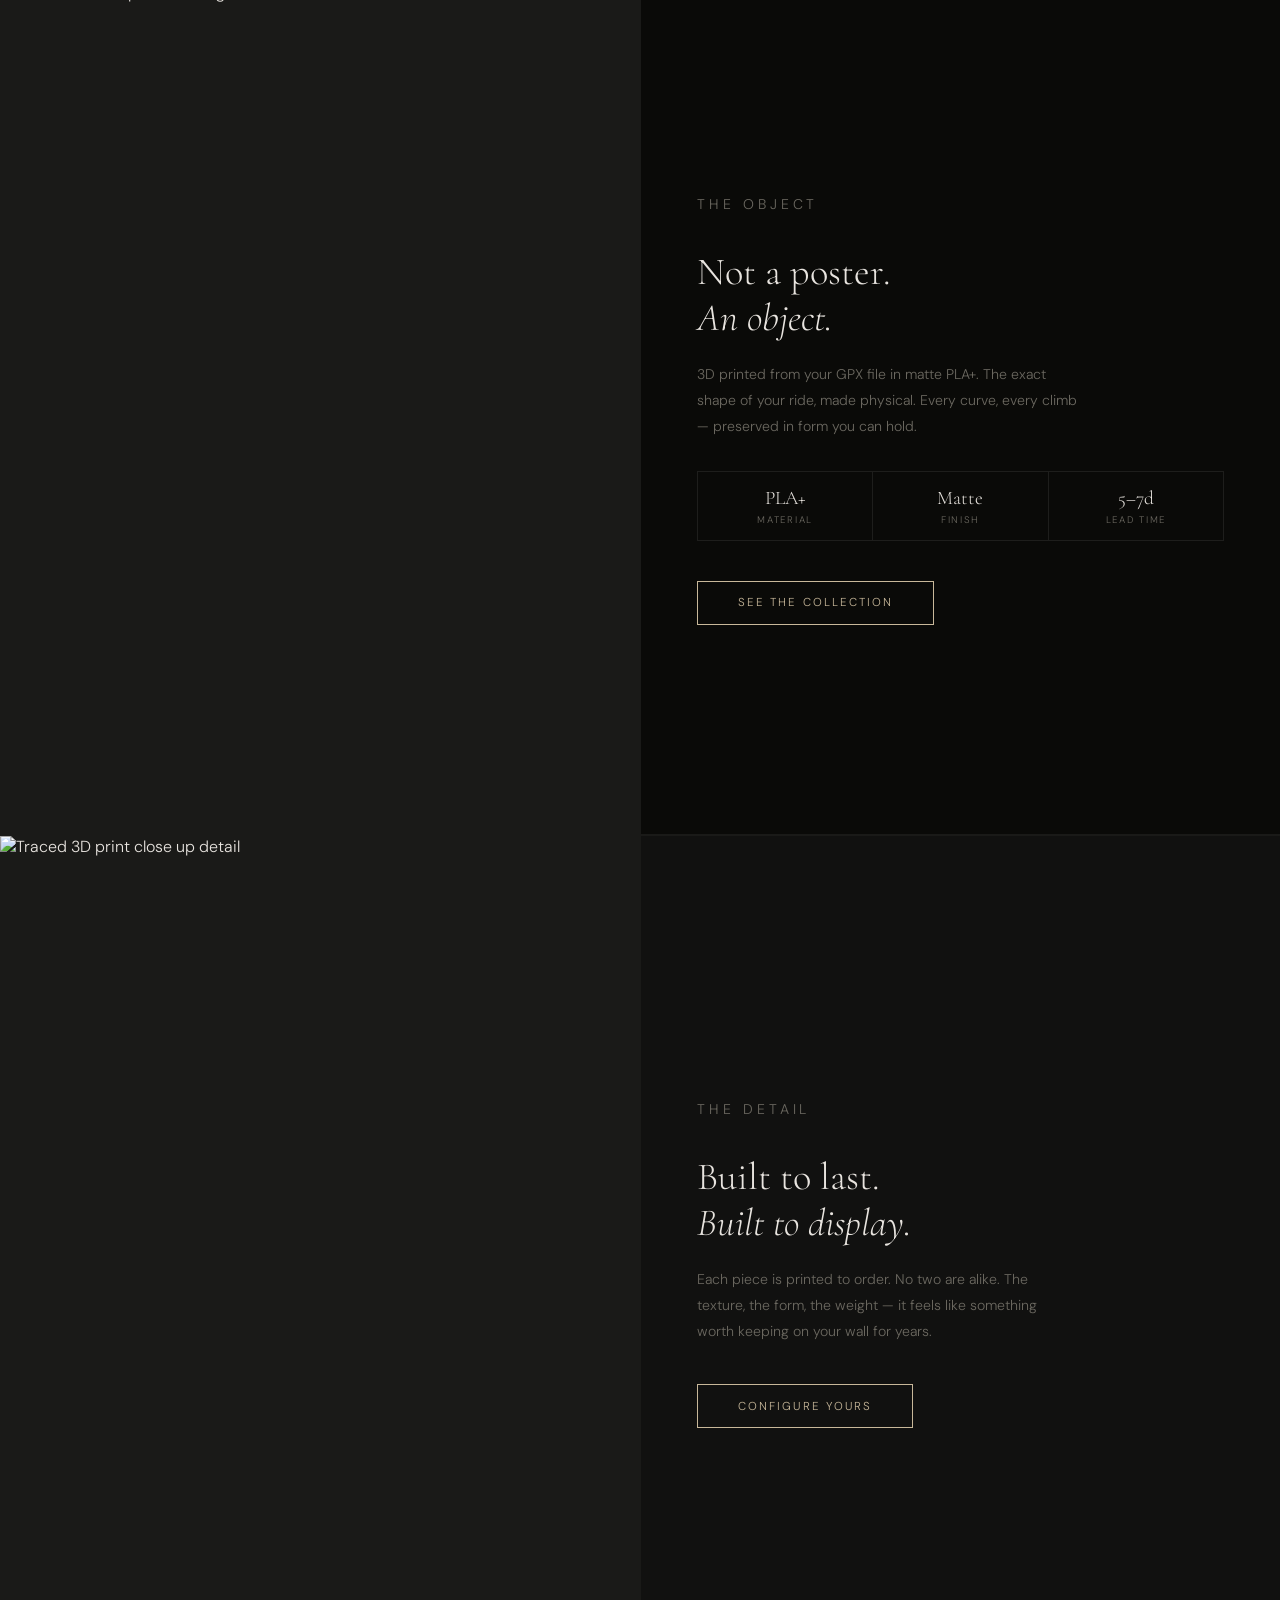
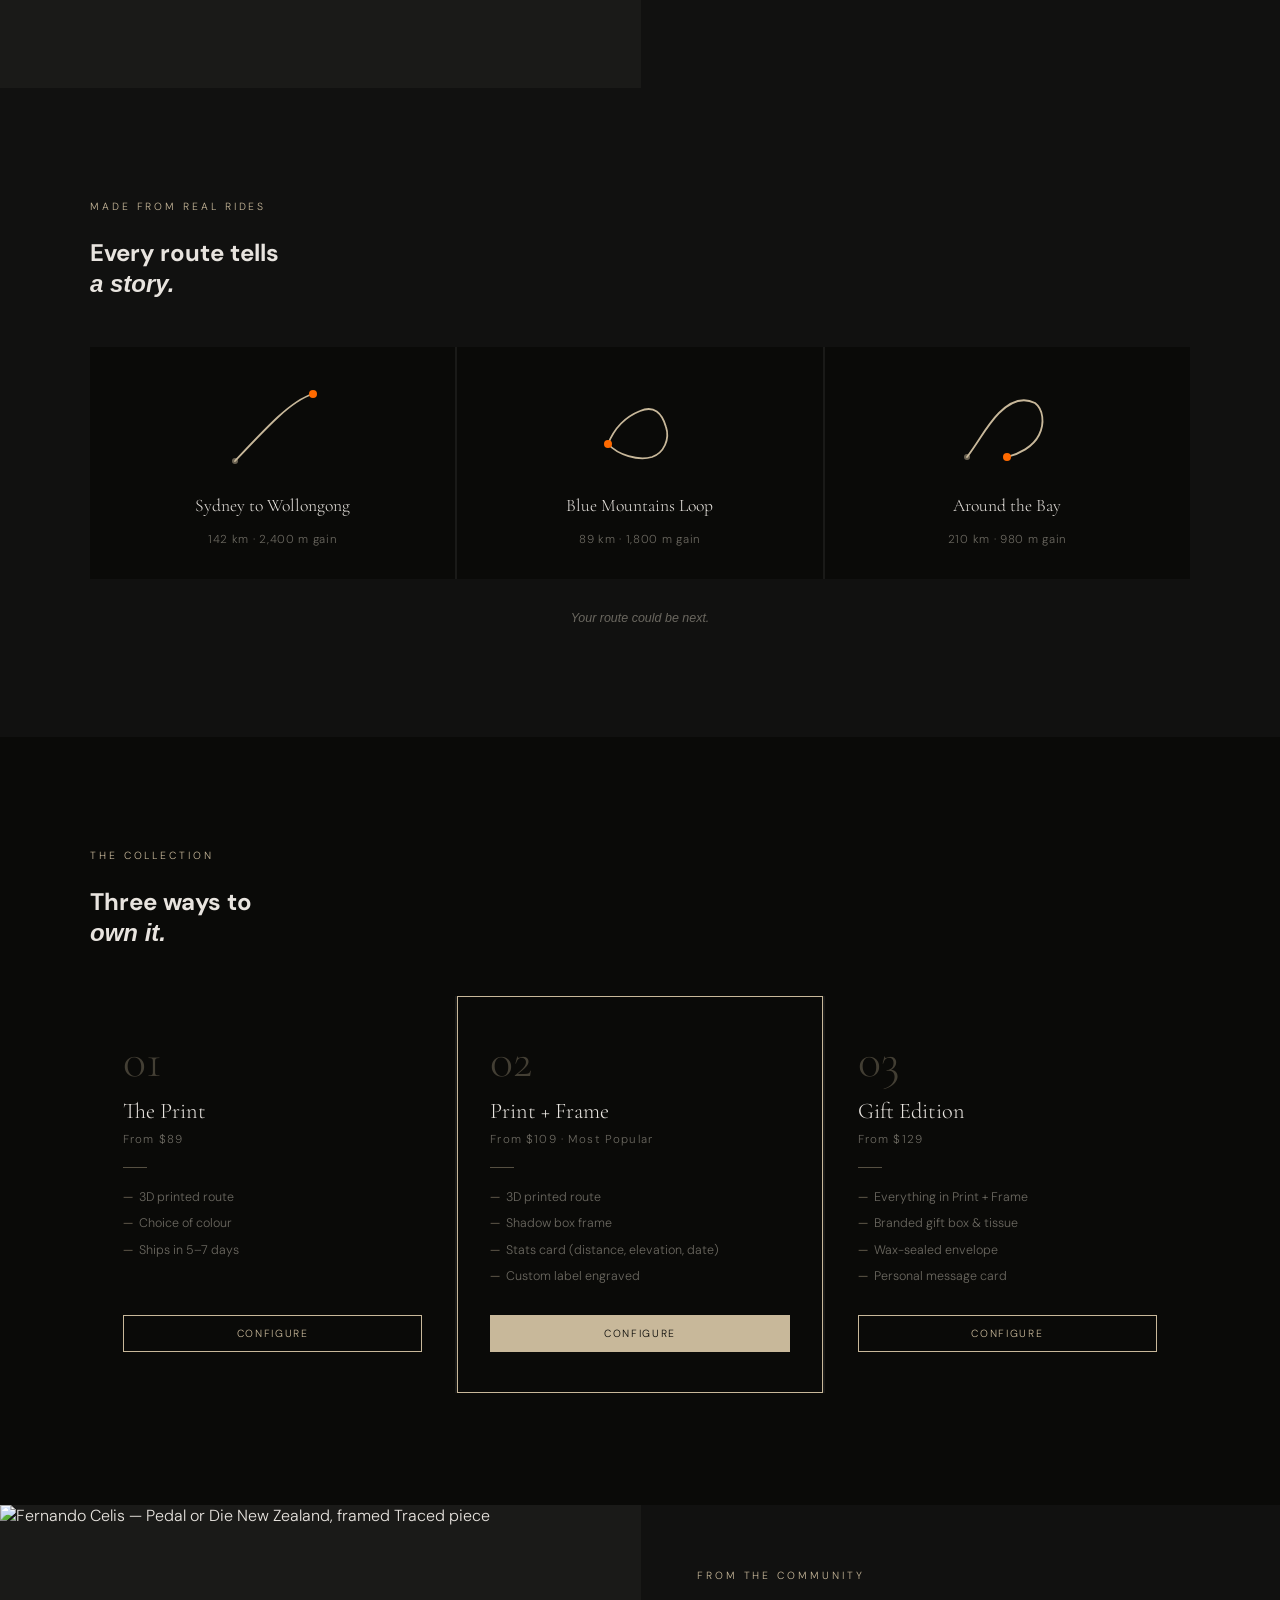
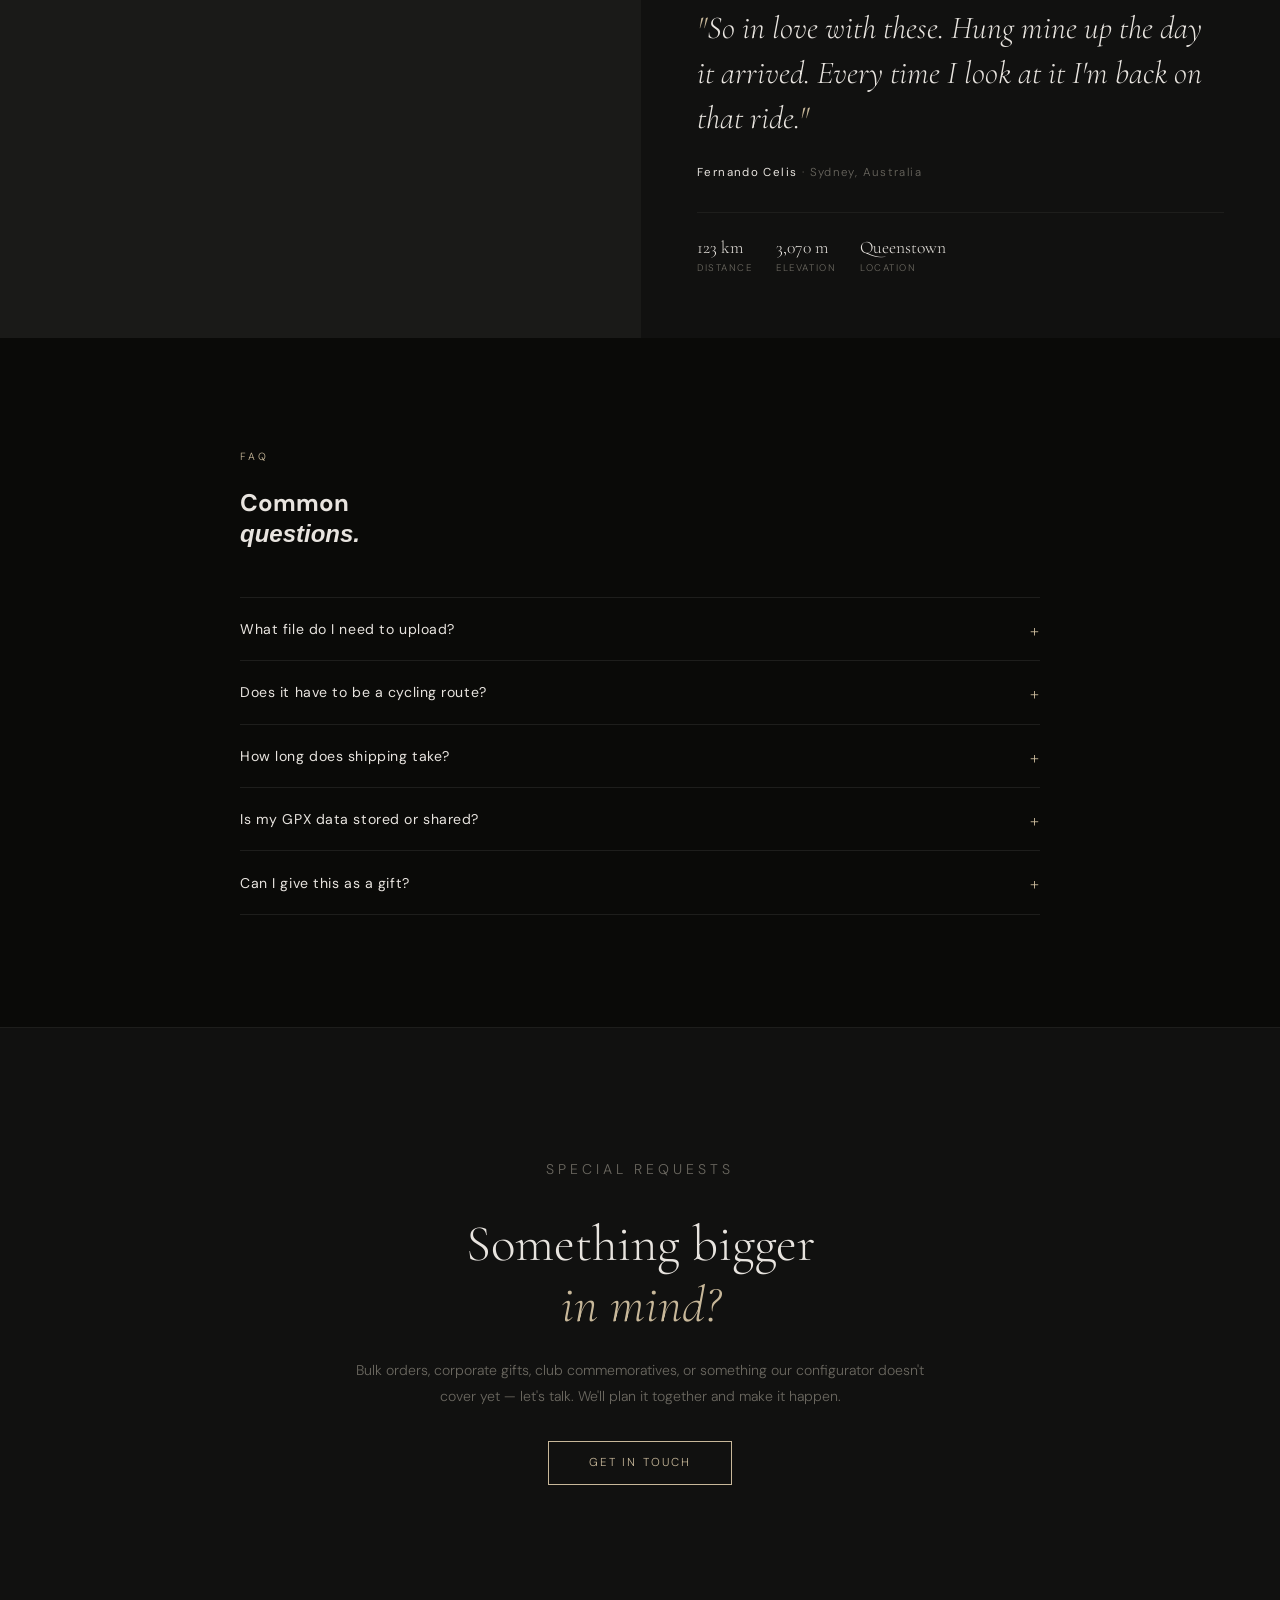
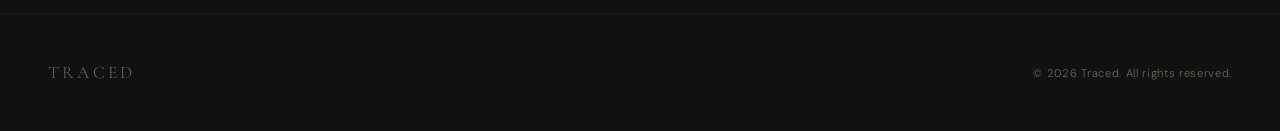
==== commit 274bb22e: "Tabs added, some changes in the configurator" ====
--- a/index.html
+++ b/index.html
@@ -19,9 +19,10 @@
       <img src="assests/images/traced_cropped.png" alt="Traced Logo" class="traced-logo">
     </a>
     <ul class="nav-links">
+      <li><a href="index.html">Home</a></li>
       <li><a href="shop.html">Shop</a></li>
-      <li><a href="#">Our Story</a></li>
-      <li><a href="#">Contact</a></li>
+      <li><a href="story.html">Our Story</a></li>
+      <li><a href="contact.html">Contact</a></li>
     </ul>
   </nav>
 
@@ -310,7 +311,7 @@
       </div>
       <div class="social-text">
         <p class="section-label reveal">From the community</p>
-        <p class="social-quote reveal reveal-delay-1">So in love with these. Hung mine up the day it arrived — every time I look at it I'm back on that ride.</p>
+        <p class="social-quote reveal reveal-delay-1">So in love with these. Hung mine up the day it arrived. Every time I look at it I'm back on that ride.</p>
         <p class="social-attr reveal reveal-delay-2"><strong>Fernando Celis</strong> · Sydney, Australia</p>
         <div class="social-ride reveal reveal-delay-3">
           <div class="social-ride-stat">
@@ -387,7 +388,7 @@
       <p class="section-label reveal">Special Requests</p>
       <h2 class="reveal reveal-delay-1">Something bigger<br /><em>in mind?</em></h2>
       <p class="reveal reveal-delay-2">Bulk orders, corporate gifts, club commemoratives, or something our configurator doesn't cover yet — let's talk. We'll plan it together and make it happen.</p>
-      <a href="#" class="special-cta reveal reveal-delay-3">Get in Touch</a>
+      <a href="contact.html" class="special-cta reveal reveal-delay-3">Get in Touch</a>
     </div>
   </section>
 
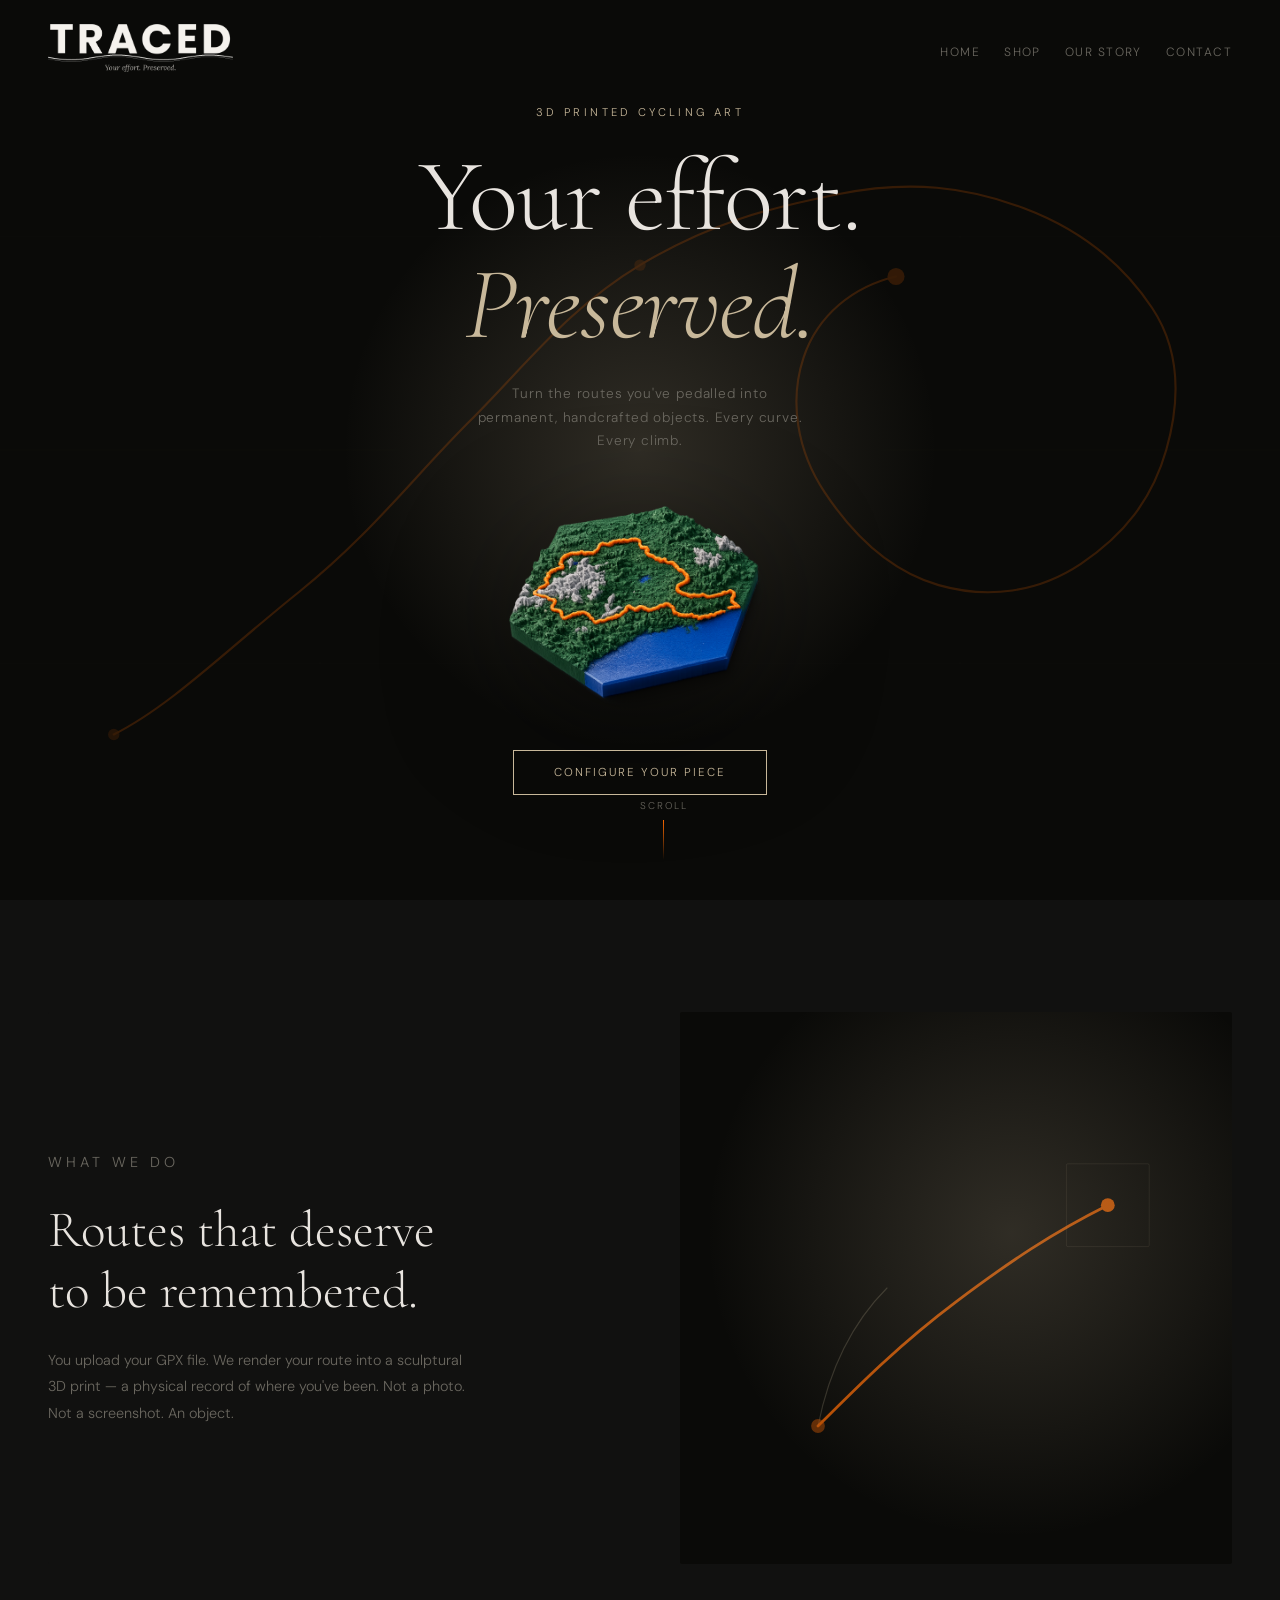
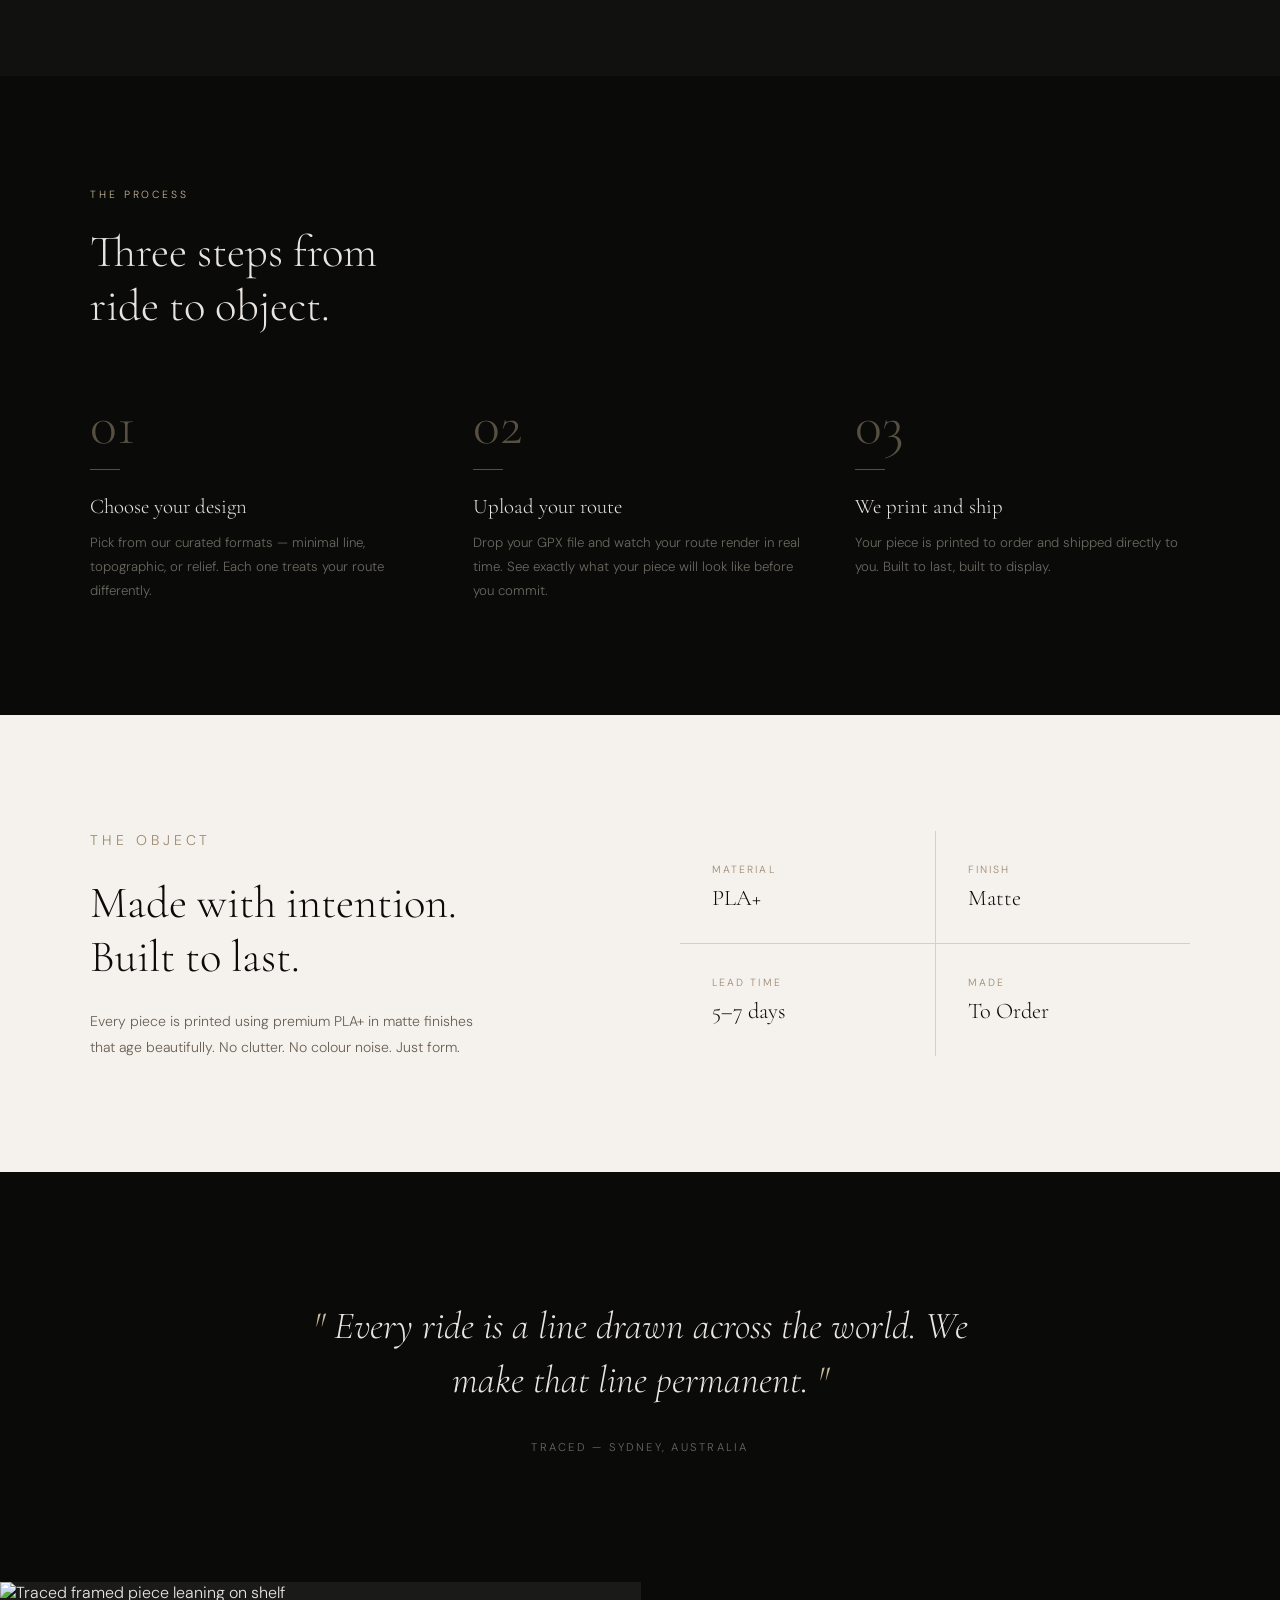
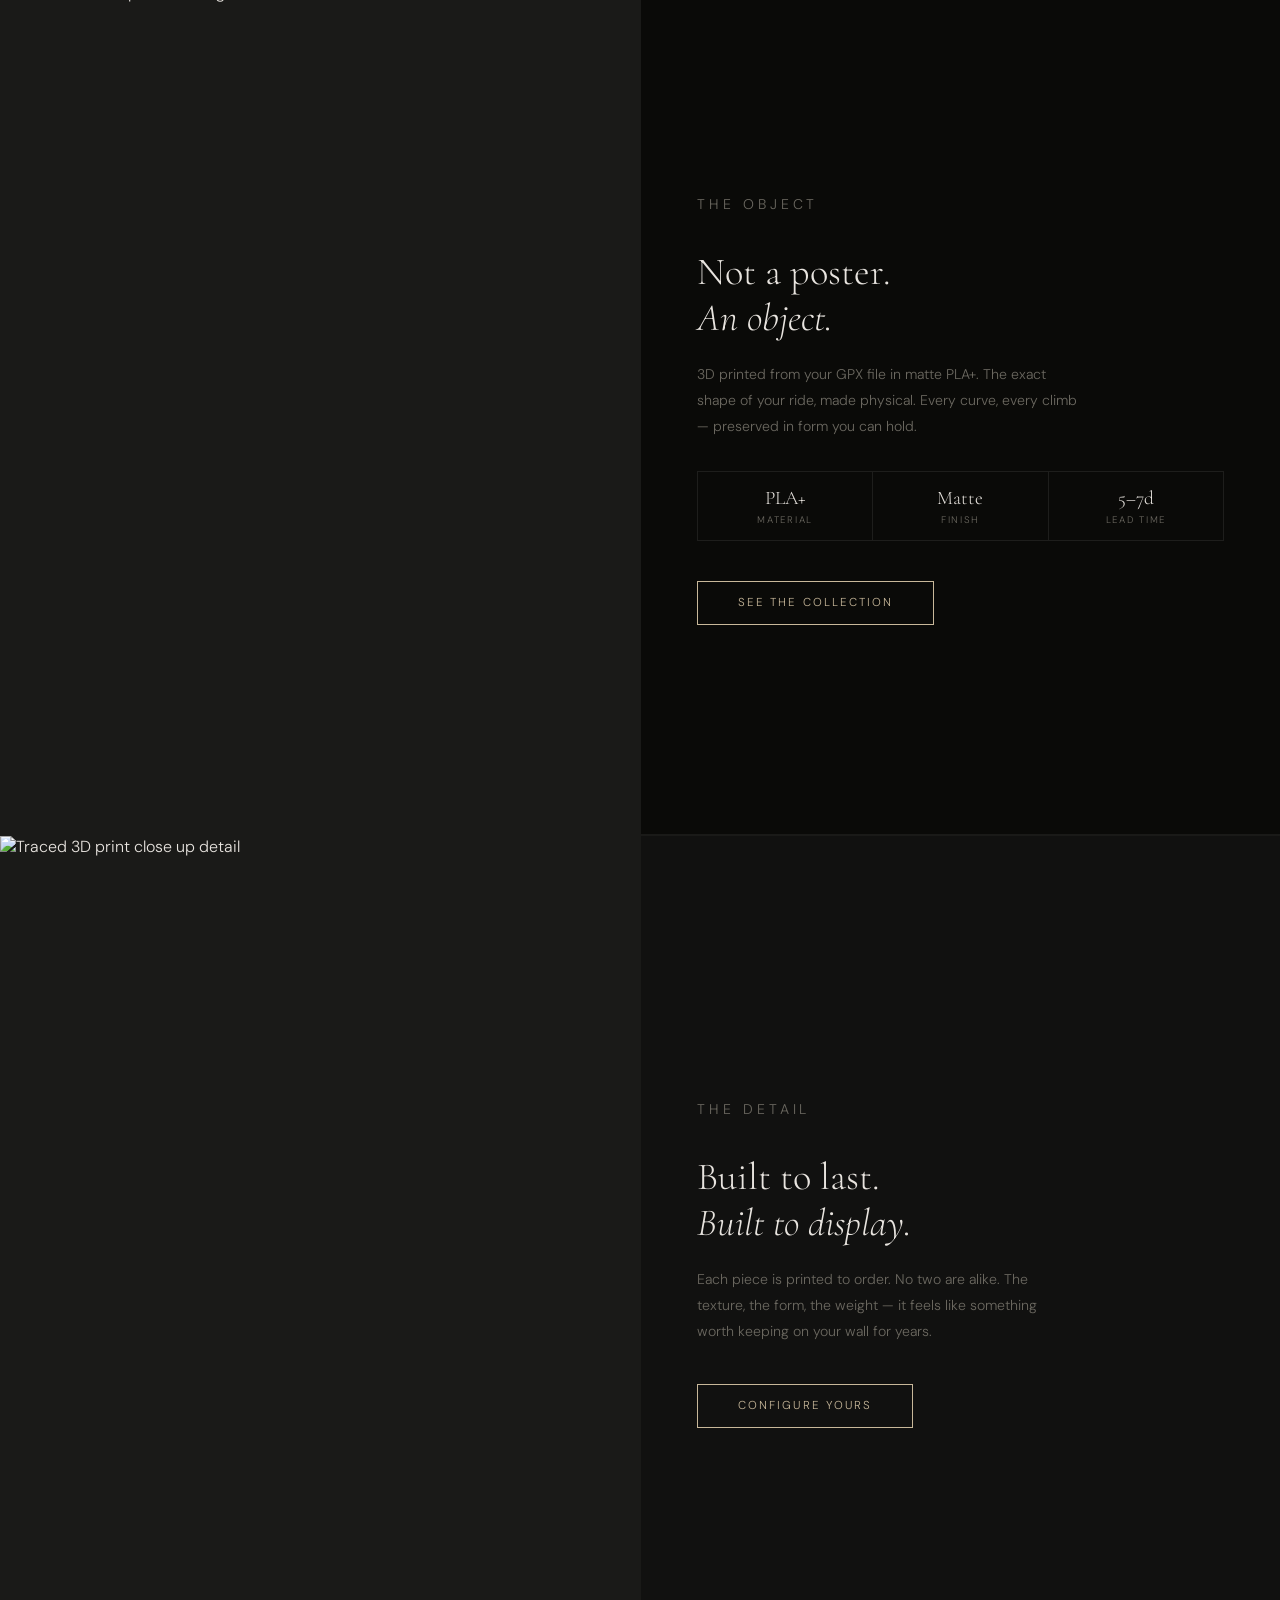
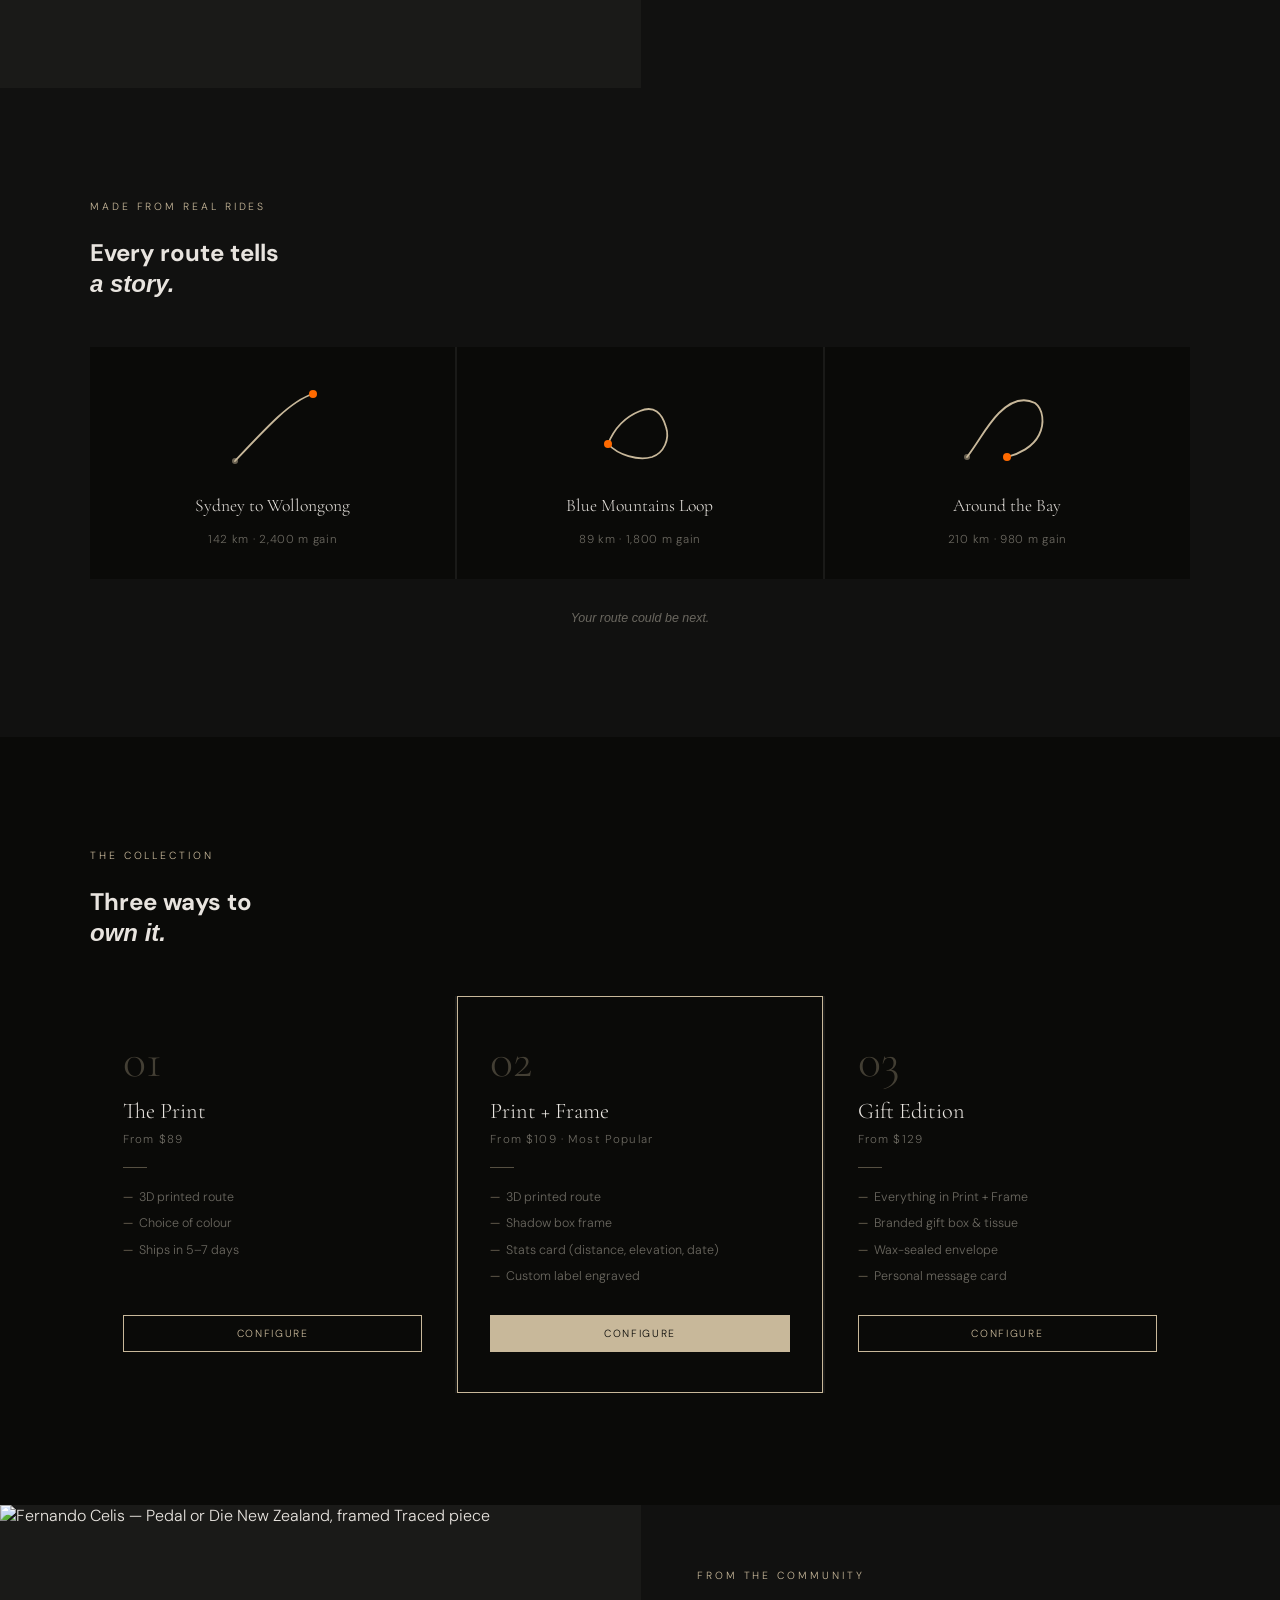
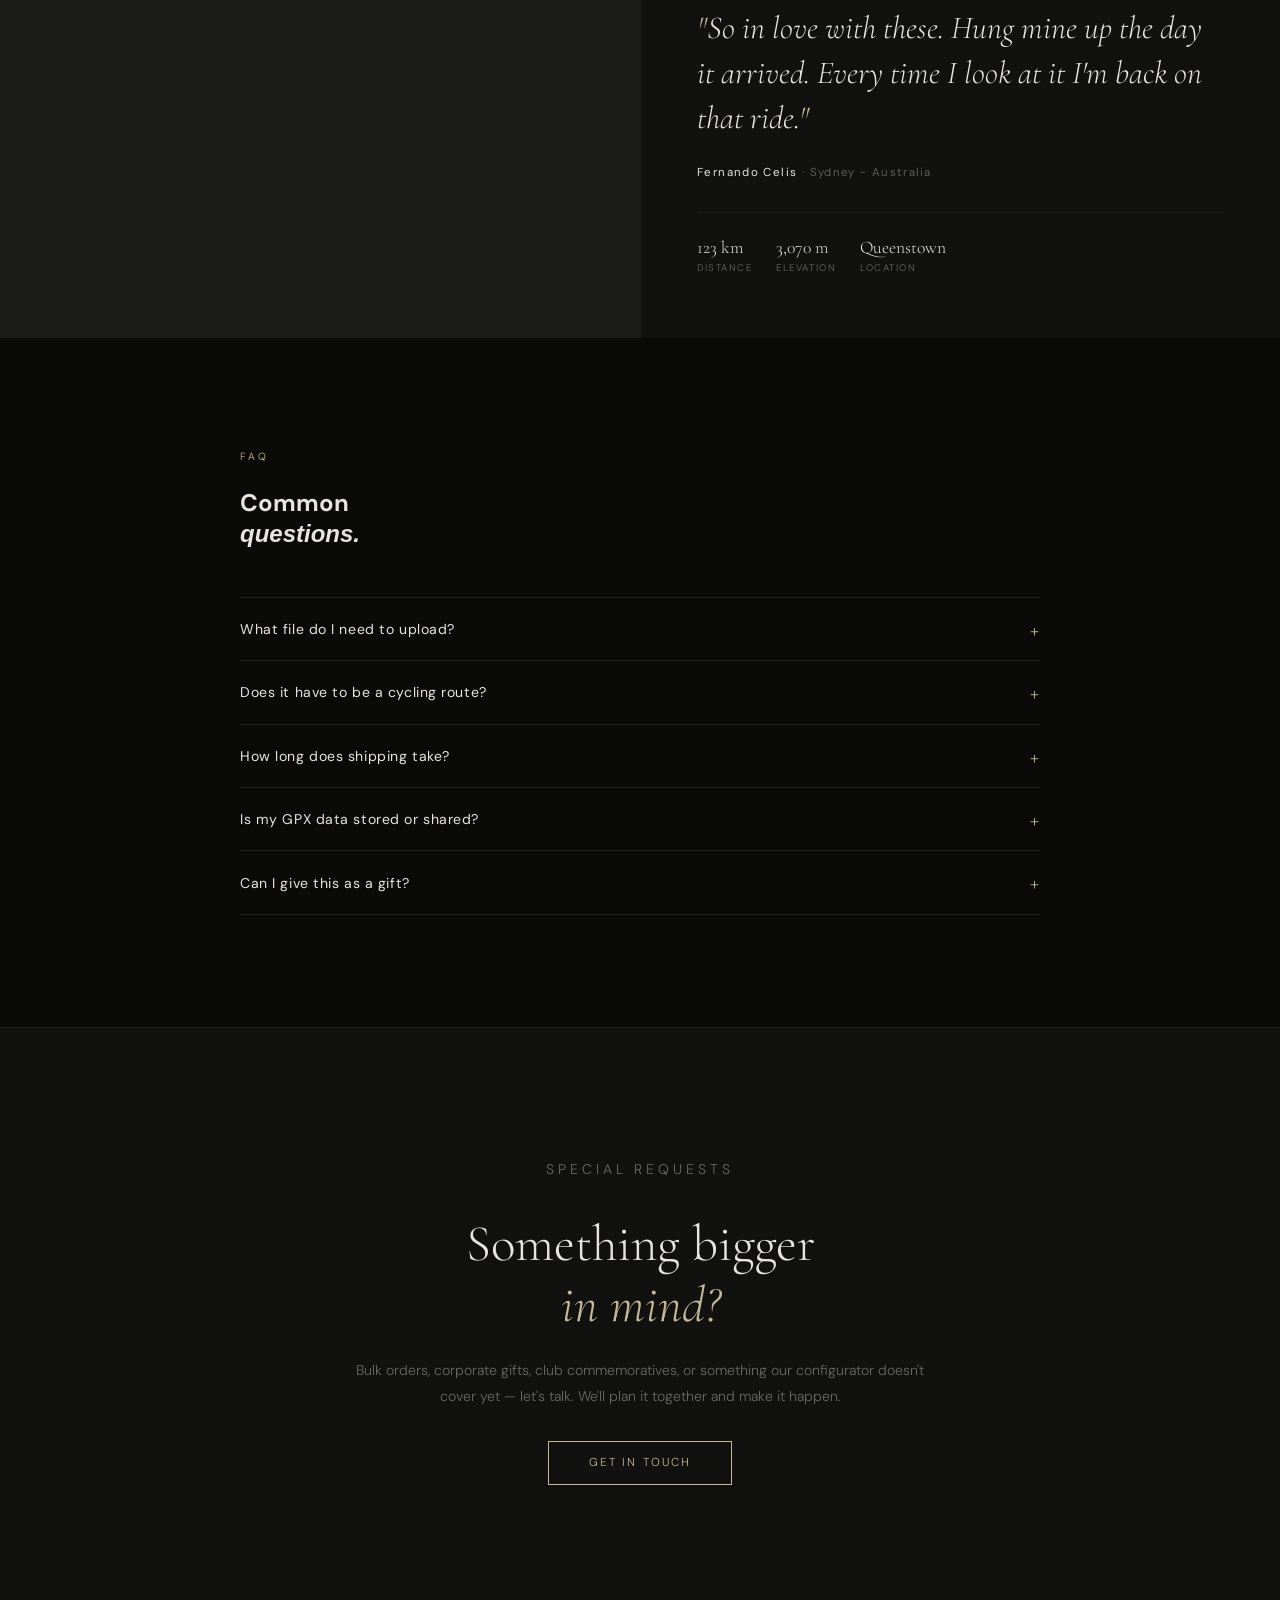
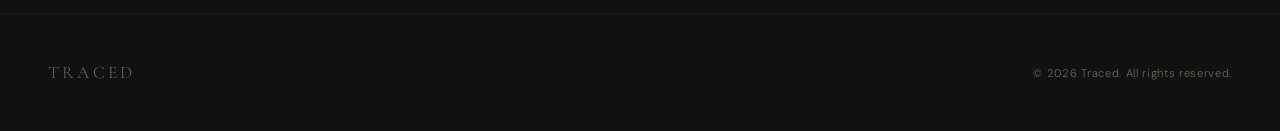
==== commit 660405a0: "jpg files fixed" ====
--- a/index.html
+++ b/index.html
@@ -312,7 +312,7 @@
       <div class="social-text">
         <p class="section-label reveal">From the community</p>
         <p class="social-quote reveal reveal-delay-1">So in love with these. Hung mine up the day it arrived. Every time I look at it I'm back on that ride.</p>
-        <p class="social-attr reveal reveal-delay-2"><strong>Fernando Celis</strong> · Sydney, Australia</p>
+        <p class="social-attr reveal reveal-delay-2"><strong>Fernando Celis</strong> · Sydney - Australia</p>
         <div class="social-ride reveal reveal-delay-3">
           <div class="social-ride-stat">
             <span class="social-ride-val">123 km</span>
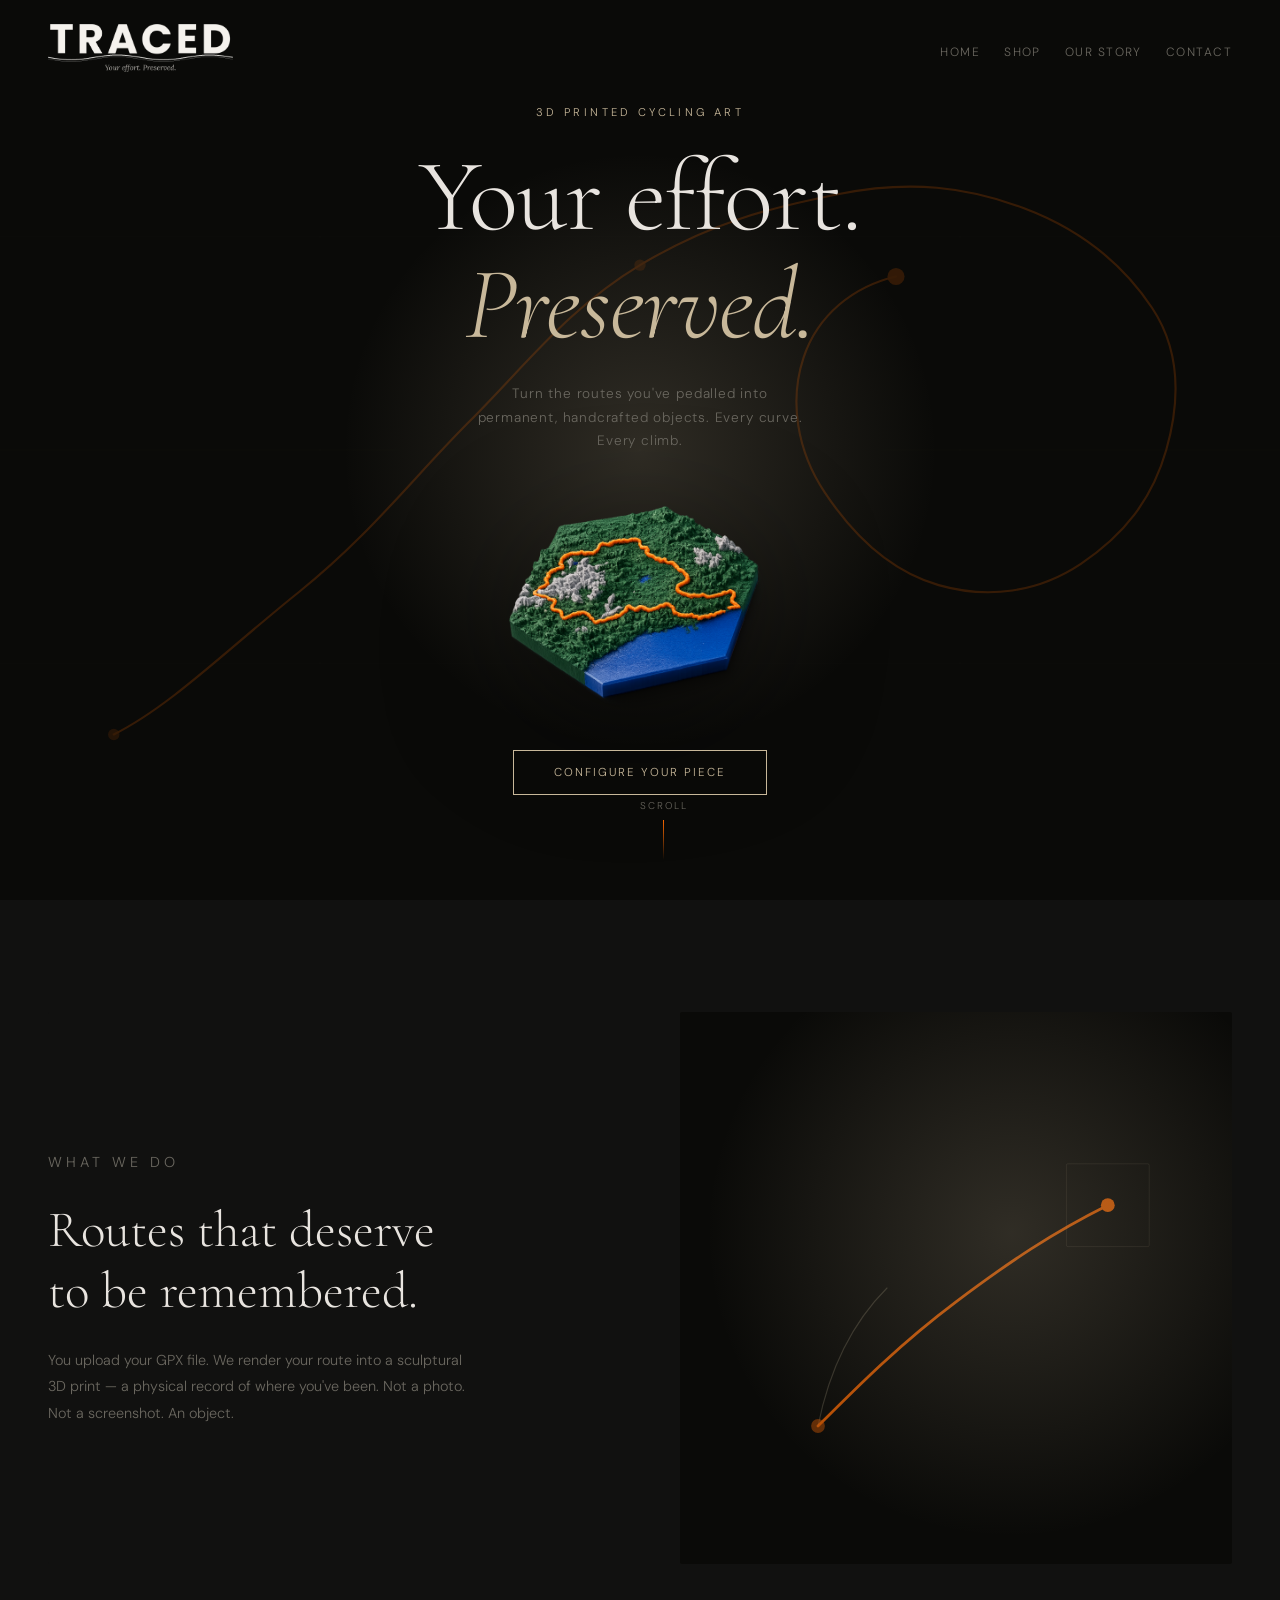
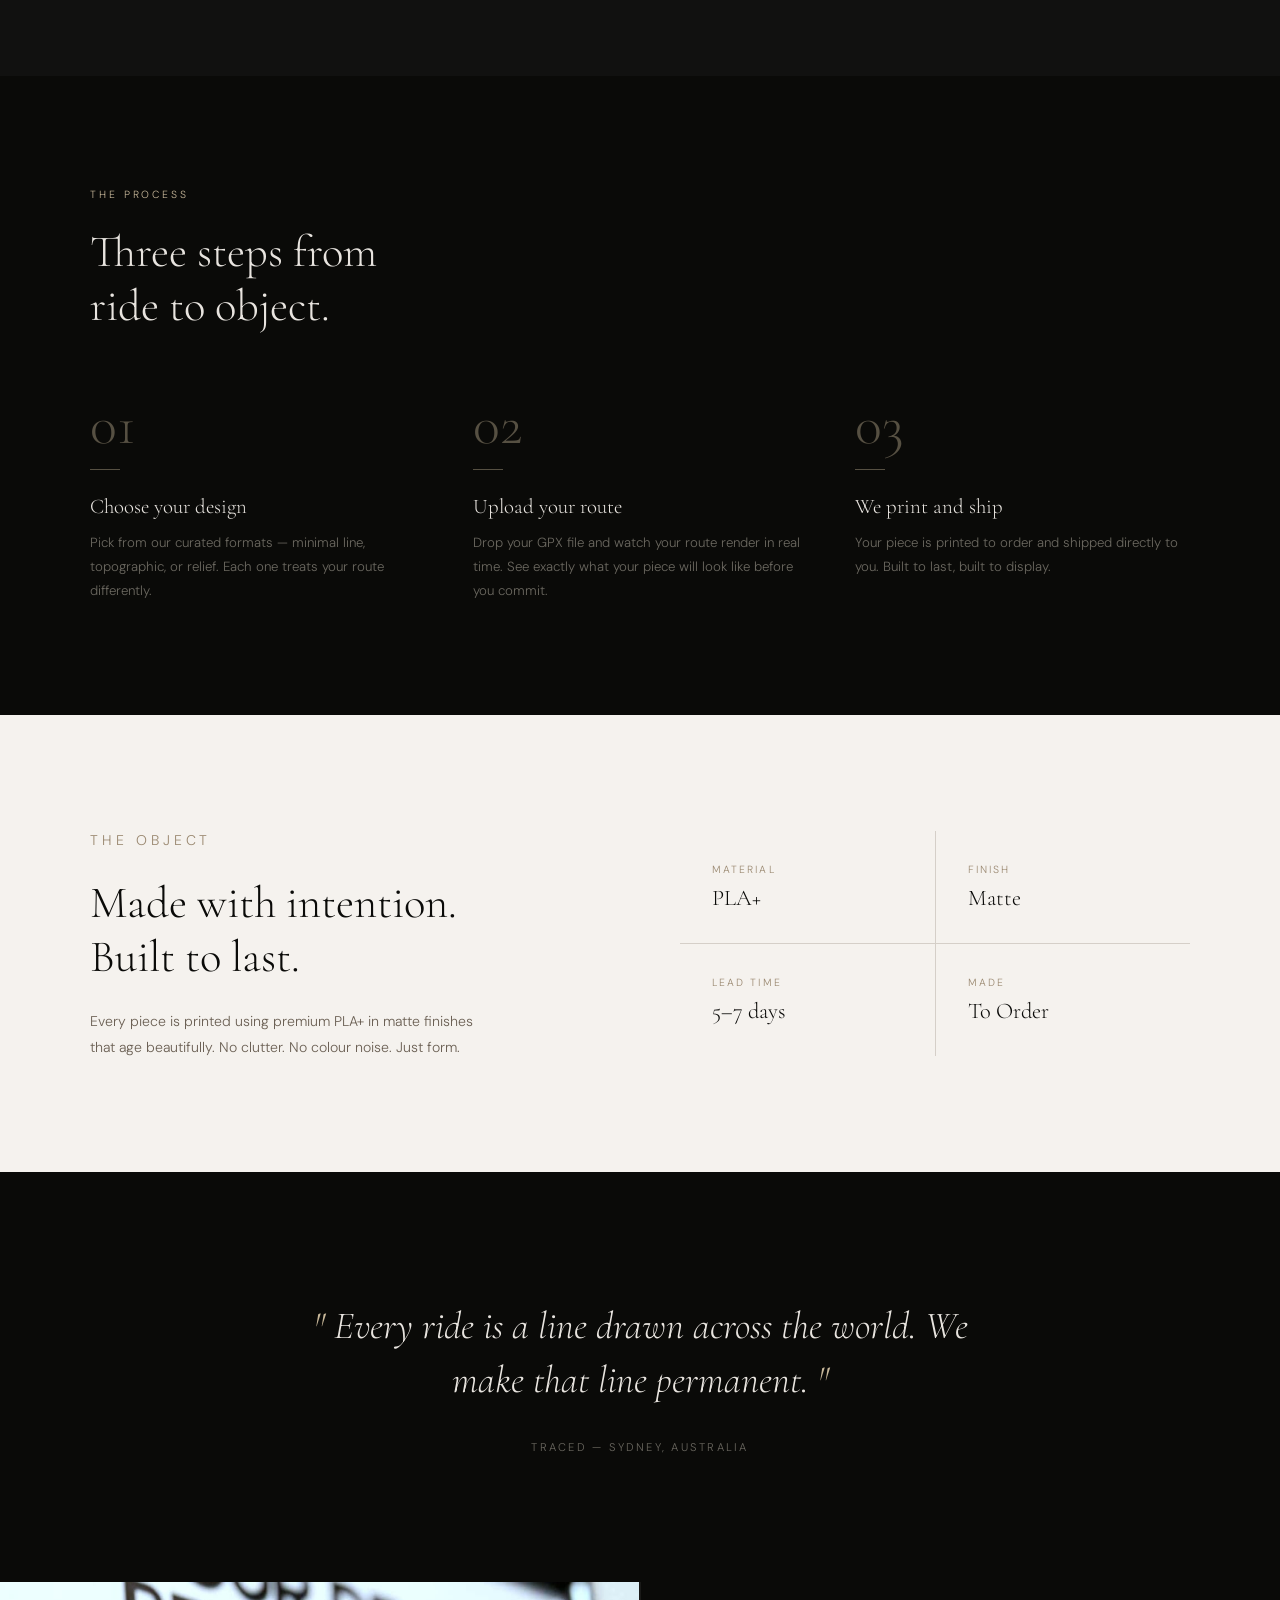
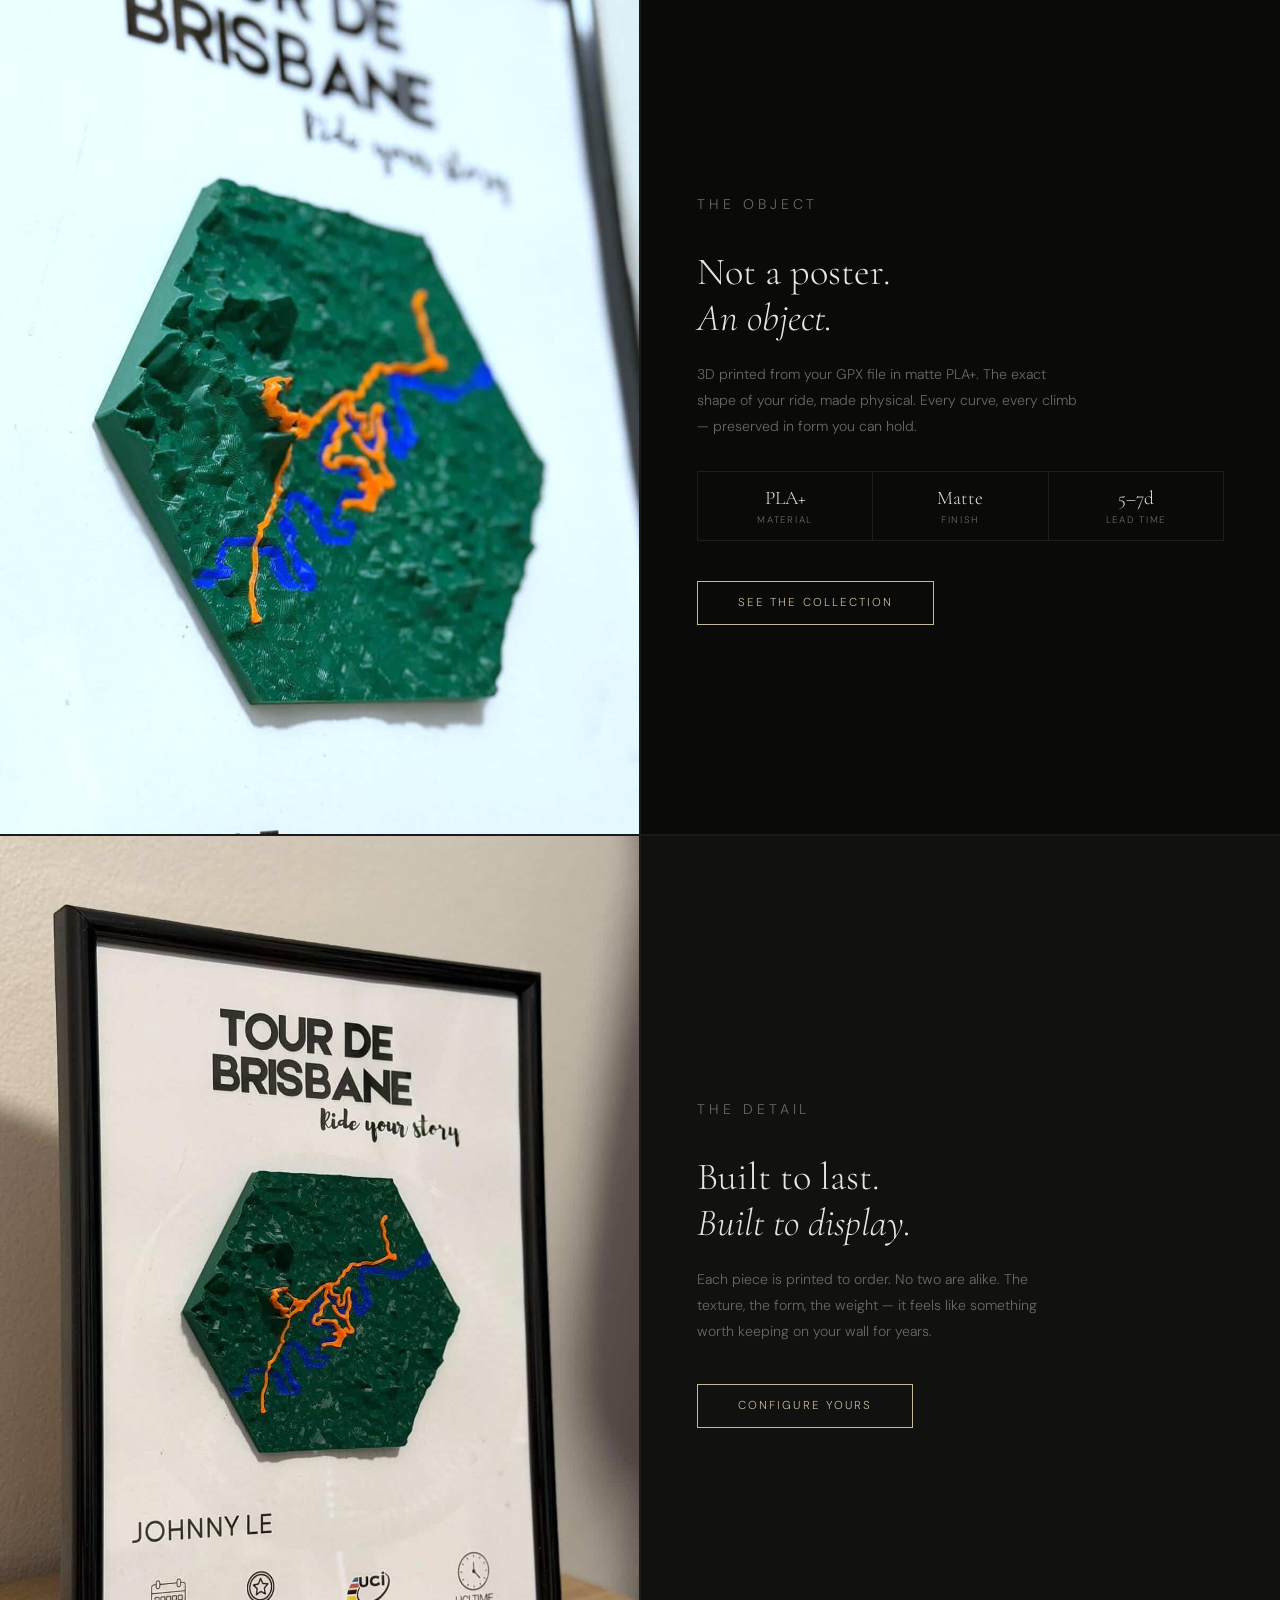
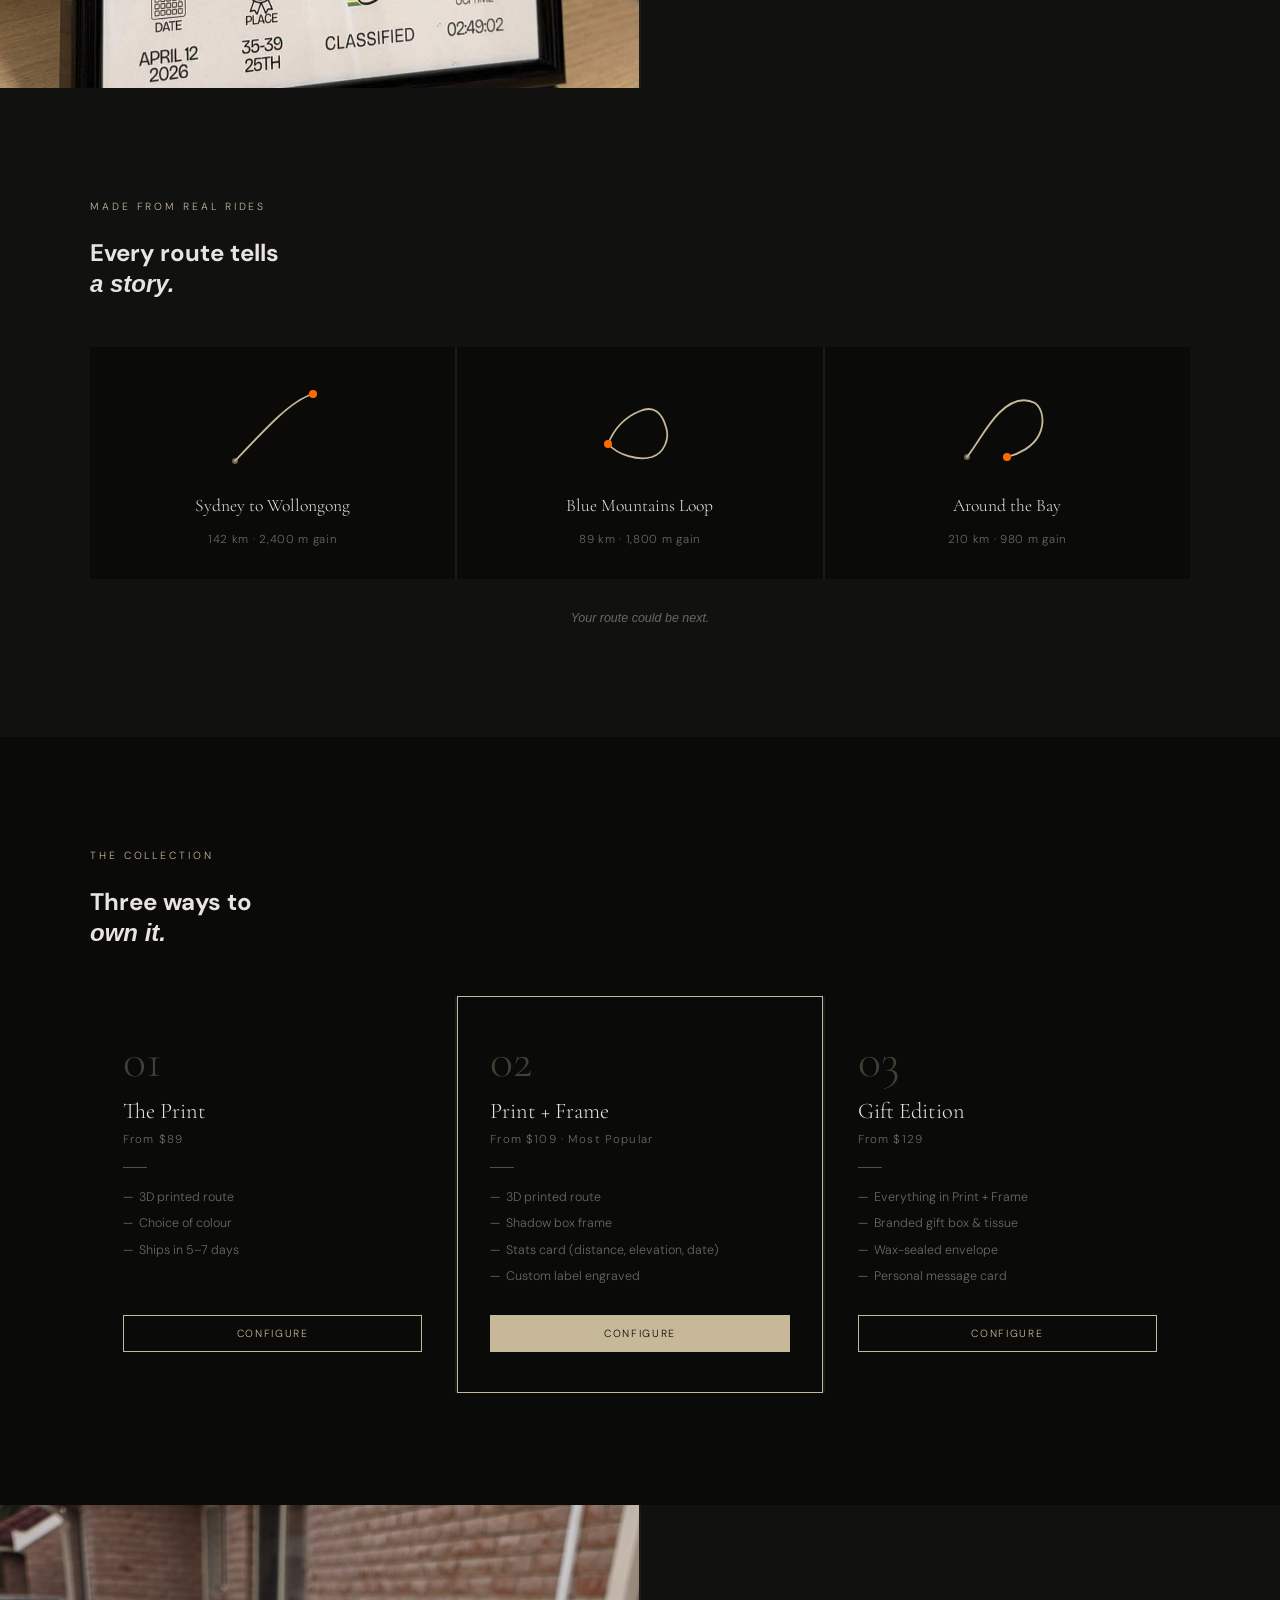
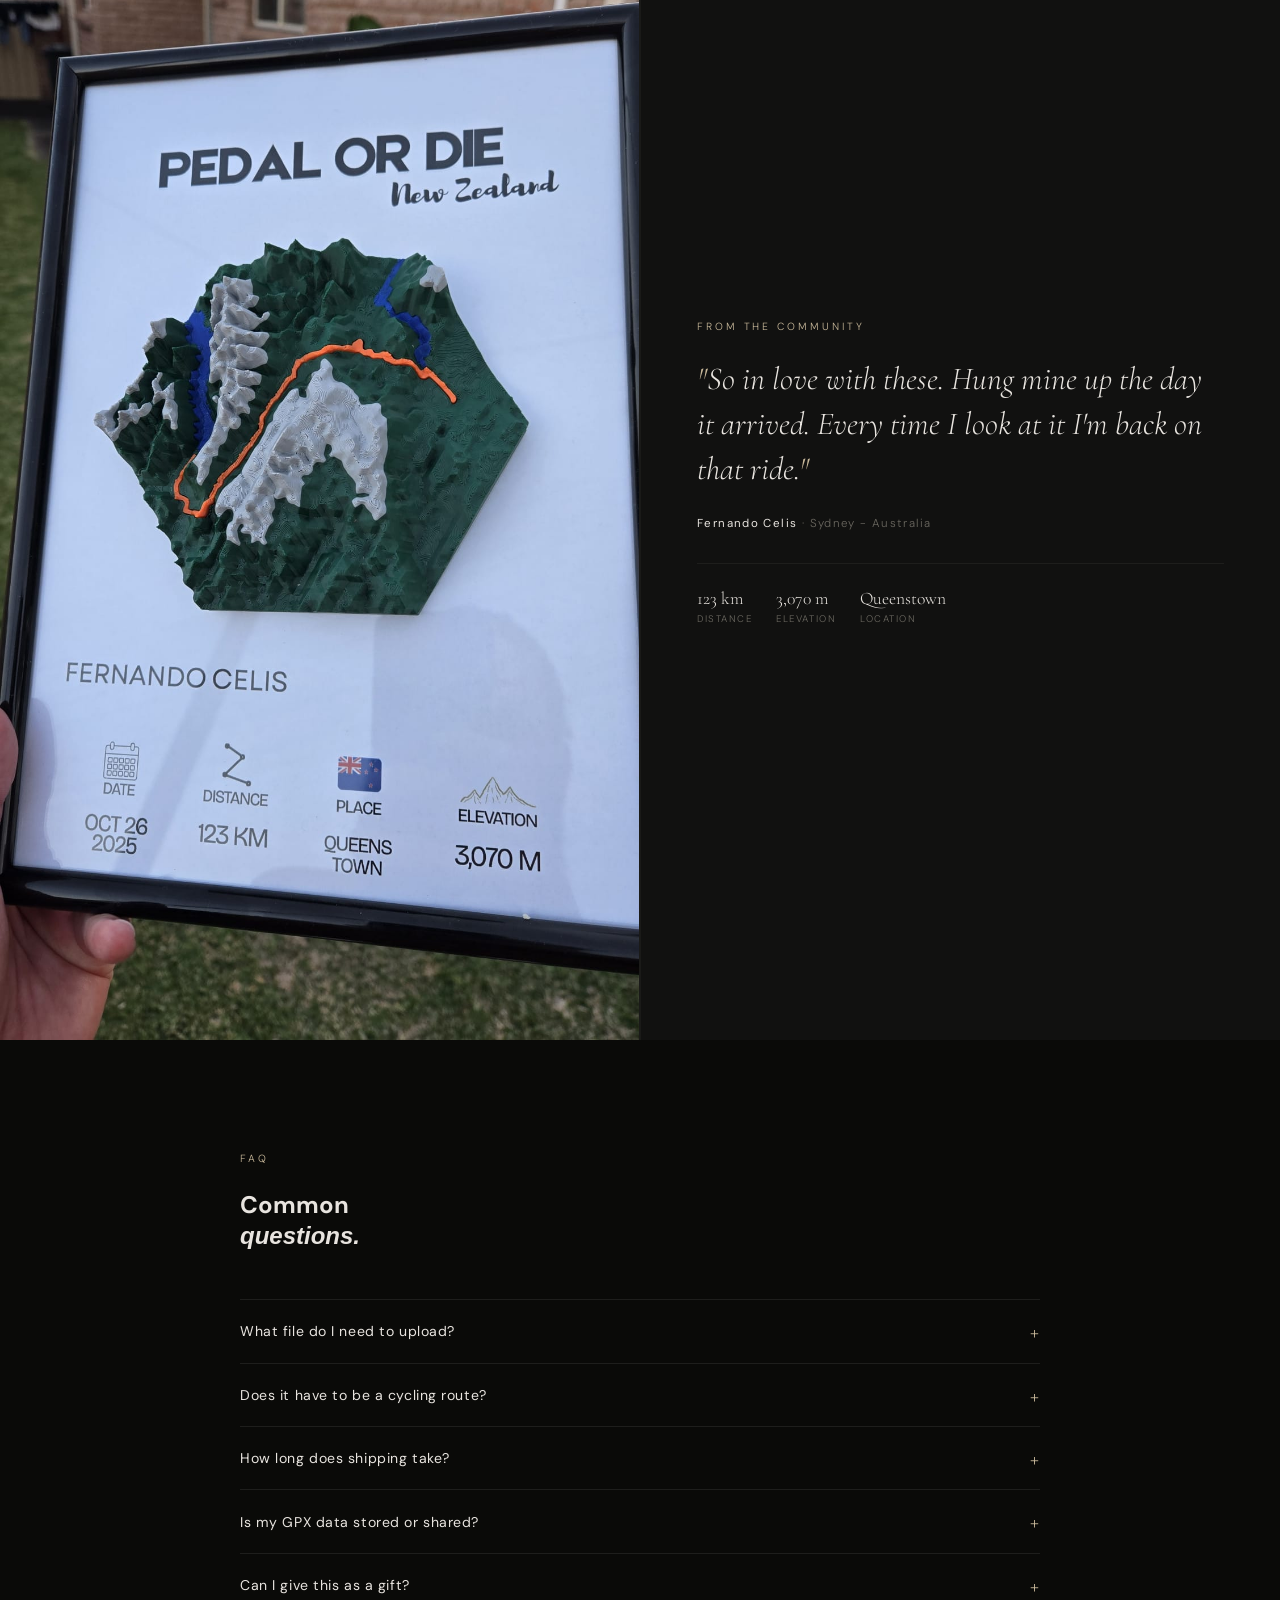
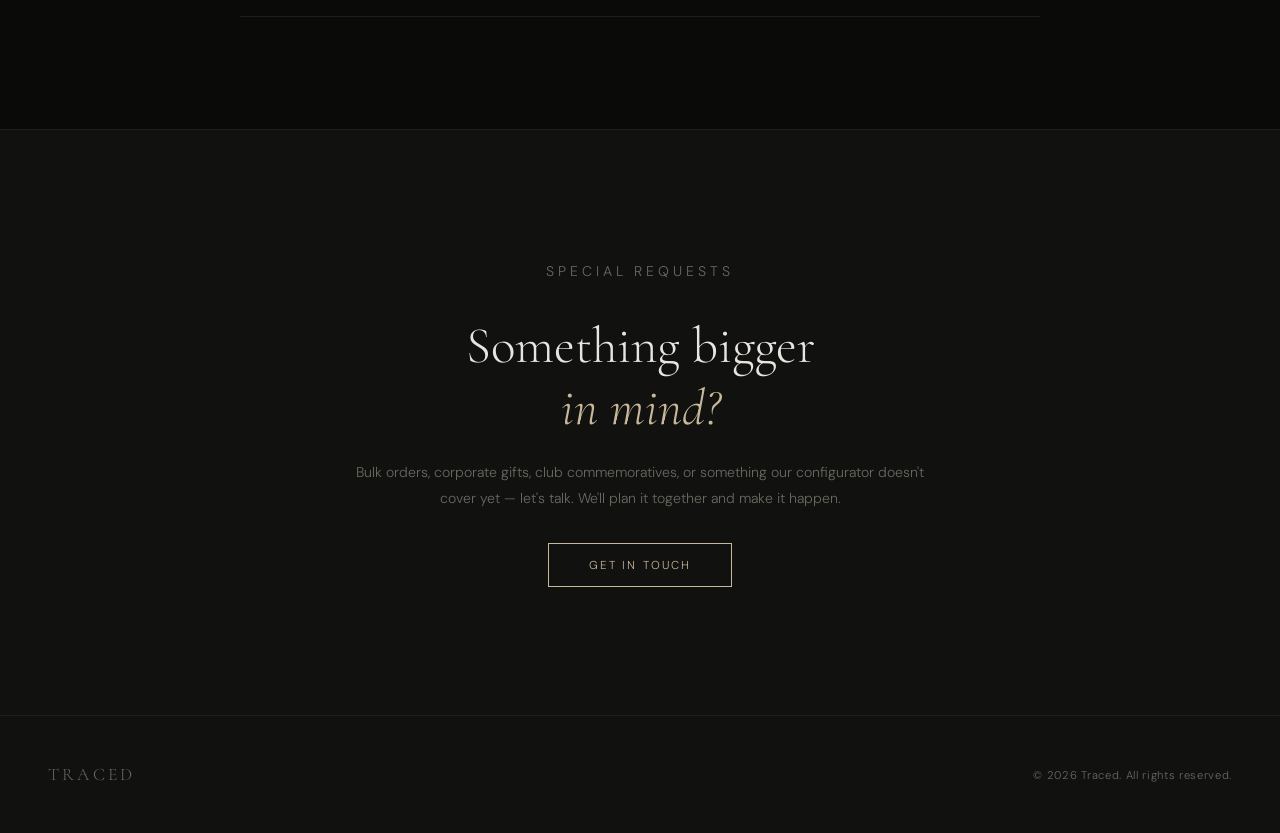
==== commit b9ee18dc: "jpg fixed again" ====
--- a/index.html
+++ b/index.html
@@ -167,7 +167,7 @@
   <section style="background: var(--bg-dark); padding: 0;">
     <div class="showcase">
       <div class="showcase-photo reveal">
-        <img src="assests/images/photo-showcase-2.jpg" alt="Traced framed piece leaning on shelf">
+        <img src="assests/images/photo-showcase-2.JPG" alt="Traced framed piece leaning on shelf">
       </div>
       <div class="showcase-text">
         <p class="section-label reveal">The Object</p>
@@ -190,7 +190,7 @@
         <a href="shop.html" class="hero-cta reveal reveal-delay-3" style="align-self: flex-start;">See the Collection</a>
       </div>
       <div class="showcase-photo reveal" style="order: 3;">
-        <img src="assests/images/photo-showcase-1.jpg" alt="Traced 3D print close up detail">
+        <img src="assests/images/photo-showcase-1.JPG" alt="Traced 3D print close up detail">
       </div>
       <div class="showcase-text" style="background: var(--bg-mid); order: 4;">
         <p class="section-label reveal">The Detail</p>
@@ -307,7 +307,7 @@
   <section style="padding: 0;">
     <div class="social-section">
       <div class="social-photo reveal">
-        <img src="assests/images/photo-social.jpg" alt="Fernando Celis — Pedal or Die New Zealand, framed Traced piece">
+        <img src="assests/images/photo-social.JPG" alt="Fernando Celis — Pedal or Die New Zealand, framed Traced piece">
       </div>
       <div class="social-text">
         <p class="section-label reveal">From the community</p>
